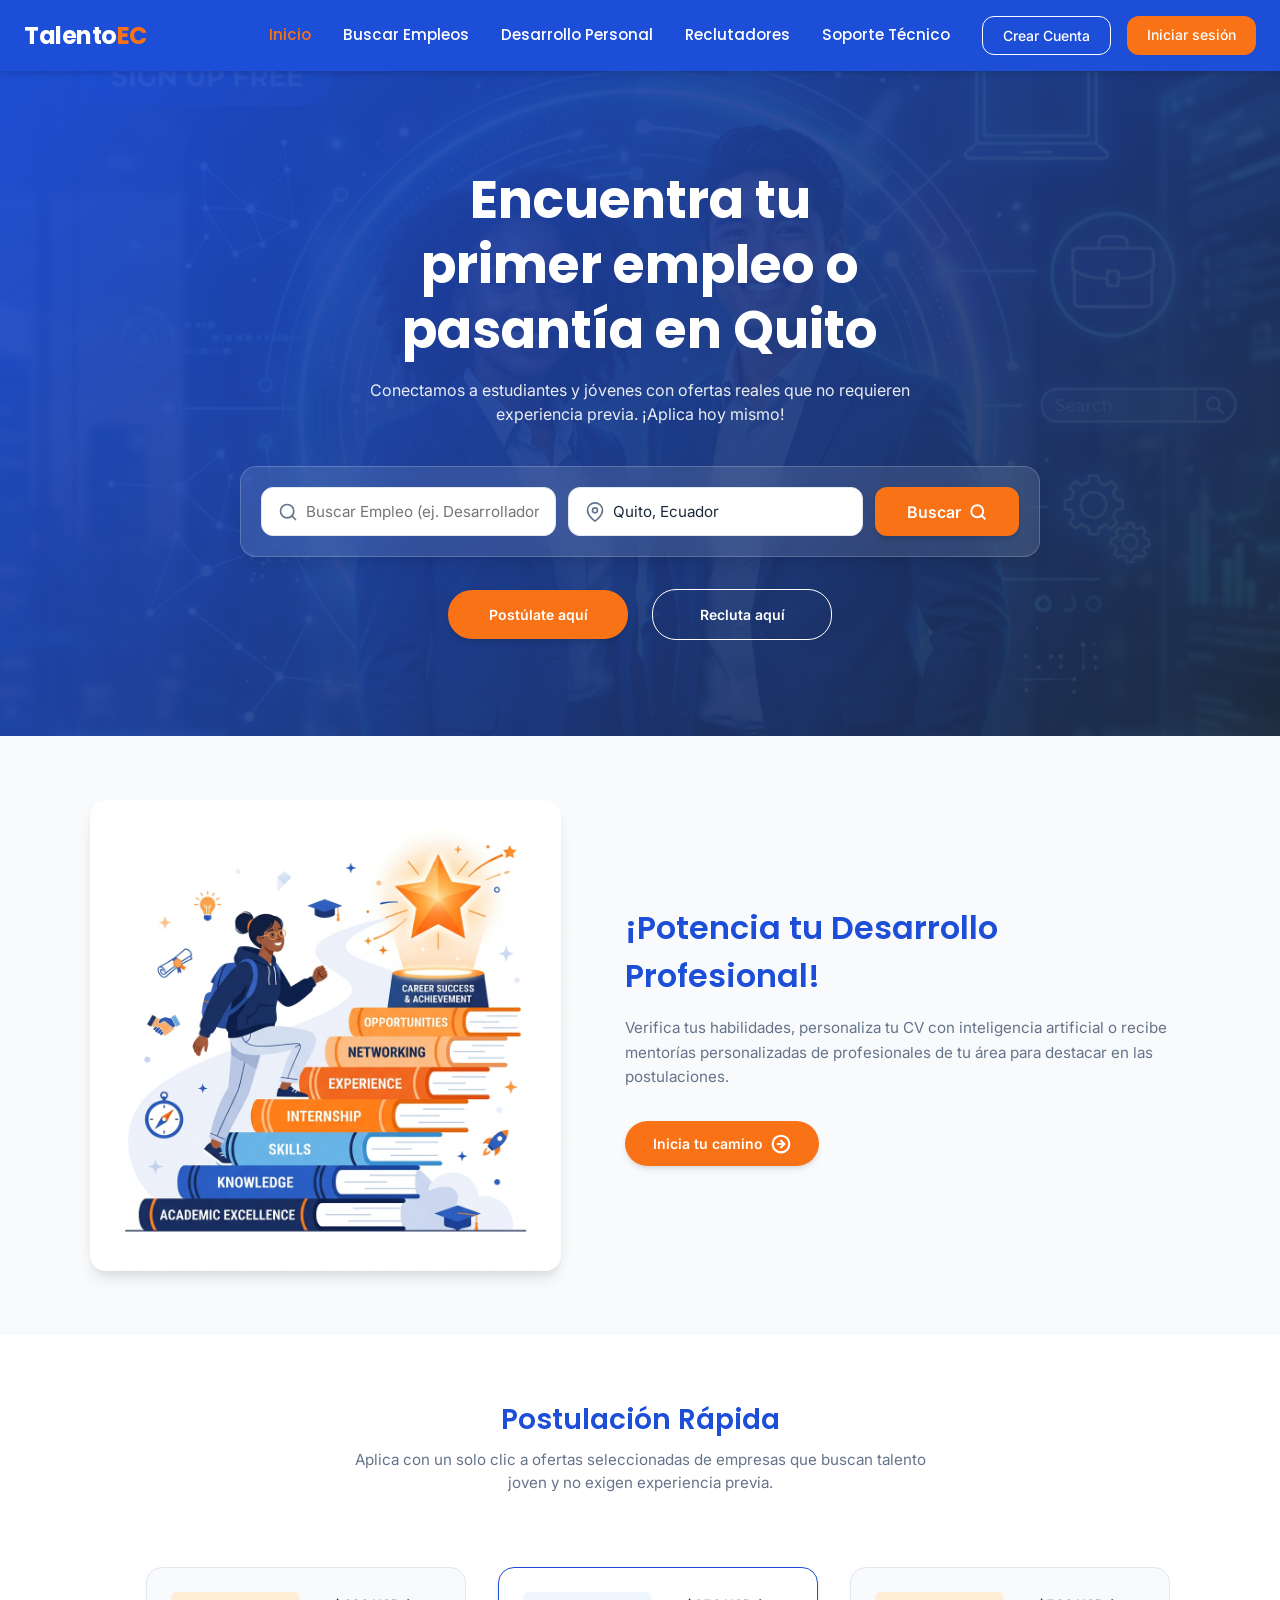
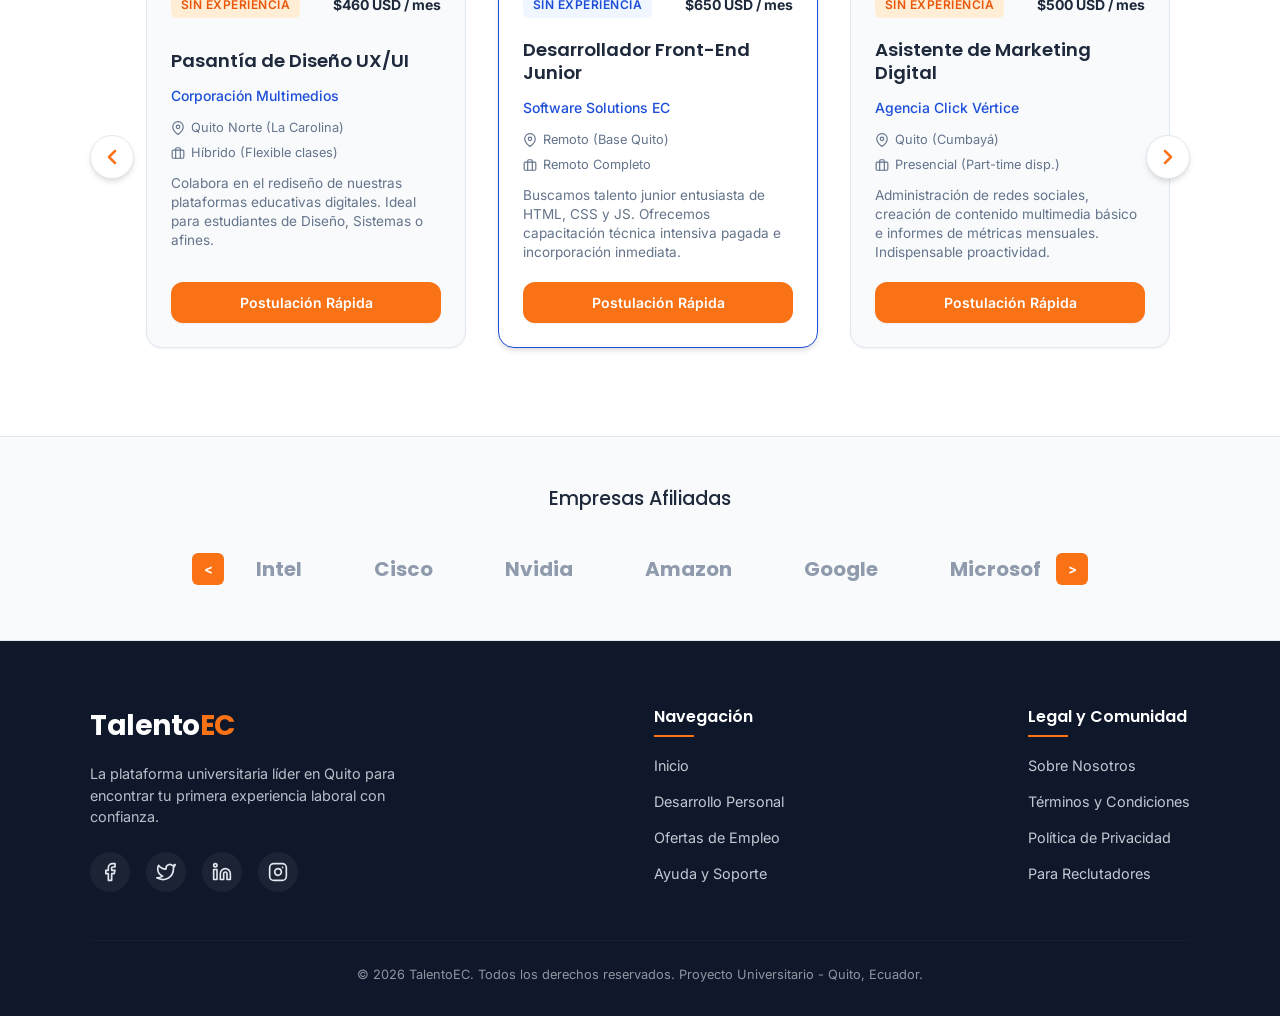
==== index.html @ d71da22c "feat: Plataforma TalentoEC UI - Home, Postulacion, Desarrollo Personal y Portal Reclutadores" ====
<!DOCTYPE html>
<html lang="es">
<head>
  <meta charset="UTF-8">
  <meta name="viewport" content="width=device-width, initial-scale=1.0">
  <title>TalentoEC - Tu Primer Empleo y Pasantías en Quito Sin Experiencia</title>
  <meta name="description" content="Encuentra pasantías y ofertas de empleo en Quito sin experiencia previa. Postulación Rápida en un clic para estudiantes y jóvenes profesionales de 18 a 30 años.">
  
  <!-- Google Fonts: Poppins (Títulos) & Inter (Cuerpo) -->
  <link rel="preconnect" href="https://fonts.googleapis.com">
  <link rel="preconnect" href="https://fonts.gstatic.com" crossorigin>
  <link href="https://fonts.googleapis.com/css2?family=Inter:wght@400;500;600;700&family=Poppins:wght@500;600;700&display=swap" rel="stylesheet">
  
  <!-- Estilos personalizados -->
  <link rel="stylesheet" href="style.css">
</head>
<body>

  <!-- HEADER & NAVIGATION -->
  <header class="main-header">
    <div class="header-container">
      <div class="logo">
        <a href="#" id="logo-link">Talento<span>EC</span></a>
      </div>
      
      <!-- Botón Menú Hamburguesa para Móviles -->
      <button class="menu-toggle" id="menu-toggle" aria-label="Abrir menú de navegación">
        <svg xmlns="http://www.w3.org/2000/svg" viewBox="0 0 24 24" fill="none" stroke="currentColor" stroke-width="2" stroke-linecap="round" stroke-linejoin="round" class="feather feather-menu">
          <line x1="3" y1="12" x2="21" y2="12"></line>
          <line x1="3" y1="6" x2="21" y2="6"></line>
          <line x1="3" y1="18" x2="21" y2="18"></line>
        </svg>
      </button>

      <!-- Enlaces de navegación desktop (colapsables en móvil) -->
      <nav class="nav-menu" id="nav-menu">
        <ul class="nav-list">
          <li><a href="index.html" class="nav-link active">Inicio</a></li>
          <li><a href="postulacion.html" class="nav-link">Buscar Empleos</a></li>
          <li><a href="desarrollo.html" class="nav-link">Desarrollo Personal</a></li>
          <li><a href="reclutadores.html" class="nav-link">Reclutadores</a></li>
          <li><a href="#soporte" class="nav-link">Soporte Técnico</a></li>
        </ul>
        <div class="nav-auth">
          <a href="#" class="btn-secondary-nav">Crear Cuenta</a>
          <a href="#" class="btn-primary-nav">Iniciar sesión</a>
        </div>
      </nav>
    </div>
  </header>

  <!-- HERO SECTION -->
  <section class="hero-section">
    <div class="hero-bg" style="background-image: url('assets/header_hero_students.png');">
      <div class="hero-overlay"></div>
    </div>
    
    <div class="hero-content">
      <h1 class="hero-title">Encuentra tu primer empleo o pasantía en Quito</h1>
      <p class="hero-subtitle">Conectamos a estudiantes y jóvenes con ofertas reales que no requieren experiencia previa. ¡Aplica hoy mismo!</p>
      
      <!-- BARRA DE BÚSQUEDA AUTO LAYOUT -->
      <div class="search-container">
        <form class="search-form" id="search-form" onsubmit="event.preventDefault();">
          <div class="search-input-group">
            <span class="input-icon">
              <svg xmlns="http://www.w3.org/2000/svg" width="20" height="20" viewBox="0 0 24 24" fill="none" stroke="currentColor" stroke-width="2" stroke-linecap="round" stroke-linejoin="round">
                <circle cx="11" cy="11" r="8"></circle>
                <line x1="21" y1="21" x2="16.65" y2="16.65"></line>
              </svg>
            </span>
            <input type="text" placeholder="Buscar Empleo (ej. Desarrollador, Diseño, Ventas)" aria-label="Buscar Empleo" id="search-job">
          </div>
          
          <div class="search-input-group">
            <span class="input-icon">
              <svg xmlns="http://www.w3.org/2000/svg" width="20" height="20" viewBox="0 0 24 24" fill="none" stroke="currentColor" stroke-width="2" stroke-linecap="round" stroke-linejoin="round">
                <path d="M21 10c0 7-9 13-9 13s-9-6-9-13a9 9 0 0 1 18 0z"></path>
                <circle cx="12" cy="10" r="3"></circle>
              </svg>
            </span>
            <input type="text" value="Quito, Ecuador" placeholder="Ciudad o país" aria-label="Ciudad o país" id="search-location">
          </div>
          
          <button type="submit" class="btn-search" aria-label="Buscar">
            <span>Buscar</span>
            <svg xmlns="http://www.w3.org/2000/svg" width="18" height="18" viewBox="0 0 24 24" fill="none" stroke="currentColor" stroke-width="2.5" stroke-linecap="round" stroke-linejoin="round">
              <circle cx="11" cy="11" r="8"></circle>
              <line x1="21" y1="21" x2="16.65" y2="16.65"></line>
            </svg>
          </button>
        </form>
      </div>

      <div class="hero-actions">
        <a href="postulacion.html" class="btn-hero-primary">Postúlate aquí</a>
        <a href="reclutadores.html" class="btn-hero-secondary">Recluta aquí</a>
      </div>
    </div>
  </section>

  <!-- SECCIÓN DESARROLLO (PROMO) -->
  <section class="promo-section" id="desarrollo">
    <div class="promo-container">
      <div class="promo-image-container">
        <img src="assets/career_growth_stairs.png" alt="Crecimiento Profesional" class="promo-image" loading="lazy">
      </div>
      
      <div class="promo-text-container">
        <h2 class="promo-title">¡Potencia tu Desarrollo Profesional!</h2>
        <p class="promo-description">Verifica tus habilidades, personaliza tu CV con inteligencia artificial o recibe mentorías personalizadas de profesionales de tu área para destacar en las postulaciones.</p>
        <a href="desarrollo.html" class="btn-promo-cta">
          <span>Inicia tu camino</span>
          <svg xmlns="http://www.w3.org/2000/svg" width="20" height="20" viewBox="0 0 24 24" fill="none" stroke="currentColor" stroke-width="2.5" stroke-linecap="round" stroke-linejoin="round">
            <circle cx="12" cy="12" r="10"></circle>
            <polyline points="12 8 16 12 12 16"></polyline>
            <line x1="8" y1="12" x2="16" y2="12"></line>
          </svg>
        </a>
      </div>
    </div>
  </section>

  <!-- SECCIÓN CARRUSEL DE EMPLEOS (OFERTAS) -->
  <section class="jobs-section" id="ofertas">
    <div class="section-header">
      <h2 class="section-title">Postulación Rápida</h2>
      <p class="section-subtitle">Aplica con un solo clic a ofertas seleccionadas de empresas que buscan talento joven y no exigen experiencia previa.</p>
    </div>

    <!-- CARROUSEL INTERACTIVO -->
    <div class="carousel-outer-wrapper">
      <button class="carousel-control prev" id="carousel-prev" aria-label="Ver oferta anterior">
        <svg xmlns="http://www.w3.org/2000/svg" viewBox="0 0 24 24" fill="none" stroke="currentColor" stroke-width="2.5" stroke-linecap="round" stroke-linejoin="round">
          <polyline points="15 18 9 12 15 6"></polyline>
        </svg>
      </button>
      
      <div class="carousel-container" id="carousel-container">
        <!-- Tarjeta 1 (UX/UI Pasantía) -->
        <div class="job-card" data-job-id="1">
          <div class="job-card-header">
            <span class="badge-no-experience">Sin Experiencia</span>
            <span class="job-salary">$460 USD / mes</span>
          </div>
          <div class="job-card-body">
            <h3 class="job-title">Pasantía de Diseño UX/UI</h3>
            <p class="job-company">Corporación Multimedios</p>
            <div class="job-meta">
              <span class="meta-item">
                <svg xmlns="http://www.w3.org/2000/svg" width="14" height="14" viewBox="0 0 24 24" fill="none" stroke="currentColor" stroke-width="2" stroke-linecap="round" stroke-linejoin="round"><path d="M21 10c0 7-9 13-9 13s-9-6-9-13a9 9 0 0 1 18 0z"></path><circle cx="12" cy="10" r="3"></circle></svg>
                Quito Norte (La Carolina)
              </span>
              <span class="meta-item">
                <svg xmlns="http://www.w3.org/2000/svg" width="14" height="14" viewBox="0 0 24 24" fill="none" stroke="currentColor" stroke-width="2" stroke-linecap="round" stroke-linejoin="round"><rect x="2" y="7" width="20" height="14" rx="2" ry="2"></rect><path d="M16 21V5a2 2 0 0 0-2-2h-4a2 2 0 0 0-2 2v16"></path></svg>
                Híbrido (Flexible clases)
              </span>
            </div>
            <p class="job-description">Colabora en el rediseño de nuestras plataformas educativas digitales. Ideal para estudiantes de Diseño, Sistemas o afines.</p>
          </div>
          <div class="job-card-footer">
            <button class="btn-quick-apply" onclick="openApplyModal(1, 'Pasantía de Diseño UX/UI', 'Corporación Multimedios')">Postulación Rápida</button>
          </div>
        </div>

        <!-- Tarjeta 2 (Web Dev Jr) - Destacada -->
        <div class="job-card featured" data-job-id="2">
          <div class="job-card-header">
            <span class="badge-no-experience highlight">Sin Experiencia</span>
            <span class="job-salary">$650 USD / mes</span>
          </div>
          <div class="job-card-body">
            <h3 class="job-title">Desarrollador Front-End Junior</h3>
            <p class="job-company">Software Solutions EC</p>
            <div class="job-meta">
              <span class="meta-item">
                <svg xmlns="http://www.w3.org/2000/svg" width="14" height="14" viewBox="0 0 24 24" fill="none" stroke="currentColor" stroke-width="2" stroke-linecap="round" stroke-linejoin="round"><path d="M21 10c0 7-9 13-9 13s-9-6-9-13a9 9 0 0 1 18 0z"></path><circle cx="12" cy="10" r="3"></circle></svg>
                Remoto (Base Quito)
              </span>
              <span class="meta-item">
                <svg xmlns="http://www.w3.org/2000/svg" width="14" height="14" viewBox="0 0 24 24" fill="none" stroke="currentColor" stroke-width="2" stroke-linecap="round" stroke-linejoin="round"><rect x="2" y="7" width="20" height="14" rx="2" ry="2"></rect><path d="M16 21V5a2 2 0 0 0-2-2h-4a2 2 0 0 0-2 2v16"></path></svg>
                Remoto Completo
              </span>
            </div>
            <p class="job-description">Buscamos talento junior entusiasta de HTML, CSS y JS. Ofrecemos capacitación técnica intensiva pagada e incorporación inmediata.</p>
          </div>
          <div class="job-card-footer">
            <button class="btn-quick-apply" onclick="openApplyModal(2, 'Desarrollador Front-End Junior', 'Software Solutions EC')">Postulación Rápida</button>
          </div>
        </div>

        <!-- Tarjeta 3 (Asistente Marketing) -->
        <div class="job-card" data-job-id="3">
          <div class="job-card-header">
            <span class="badge-no-experience">Sin Experiencia</span>
            <span class="job-salary">$500 USD / mes</span>
          </div>
          <div class="job-card-body">
            <h3 class="job-title">Asistente de Marketing Digital</h3>
            <p class="job-company">Agencia Click Vértice</p>
            <div class="job-meta">
              <span class="meta-item">
                <svg xmlns="http://www.w3.org/2000/svg" width="14" height="14" viewBox="0 0 24 24" fill="none" stroke="currentColor" stroke-width="2" stroke-linecap="round" stroke-linejoin="round"><path d="M21 10c0 7-9 13-9 13s-9-6-9-13a9 9 0 0 1 18 0z"></path><circle cx="12" cy="10" r="3"></circle></svg>
                Quito (Cumbayá)
              </span>
              <span class="meta-item">
                <svg xmlns="http://www.w3.org/2000/svg" width="14" height="14" viewBox="0 0 24 24" fill="none" stroke="currentColor" stroke-width="2" stroke-linecap="round" stroke-linejoin="round"><rect x="2" y="7" width="20" height="14" rx="2" ry="2"></rect><path d="M16 21V5a2 2 0 0 0-2-2h-4a2 2 0 0 0-2 2v16"></path></svg>
                Presencial (Part-time disp.)
              </span>
            </div>
            <p class="job-description">Administración de redes sociales, creación de contenido multimedia básico e informes de métricas mensuales. Indispensable proactividad.</p>
          </div>
          <div class="job-card-footer">
            <button class="btn-quick-apply" onclick="openApplyModal(3, 'Asistente de Marketing Digital', 'Agencia Click Vértice')">Postulación Rápida</button>
          </div>
        </div>

        <!-- Tarjeta 4 (Soporte TI Jr) -->
        <div class="job-card" data-job-id="4">
          <div class="job-card-header">
            <span class="badge-no-experience">Sin Experiencia</span>
            <span class="job-salary">$480 USD / mes</span>
          </div>
          <div class="job-card-body">
            <h3 class="job-title">Soporte Técnico Junior</h3>
            <p class="job-company">Redes y Sistemas Cía. Ltda.</p>
            <div class="job-meta">
              <span class="meta-item">
                <svg xmlns="http://www.w3.org/2000/svg" width="14" height="14" viewBox="0 0 24 24" fill="none" stroke="currentColor" stroke-width="2" stroke-linecap="round" stroke-linejoin="round"><path d="M21 10c0 7-9 13-9 13s-9-6-9-13a9 9 0 0 1 18 0z"></path><circle cx="12" cy="10" r="3"></circle></svg>
                Quito Centro Histórico
              </span>
              <span class="meta-item">
                <svg xmlns="http://www.w3.org/2000/svg" width="14" height="14" viewBox="0 0 24 24" fill="none" stroke="currentColor" stroke-width="2" stroke-linecap="round" stroke-linejoin="round"><rect x="2" y="7" width="20" height="14" rx="2" ry="2"></rect><path d="M16 21V5a2 2 0 0 0-2-2h-4a2 2 0 0 0-2 2v16"></path></svg>
                Presencial
              </span>
            </div>
            <p class="job-description">Apoyo en mantenimiento preventivo de equipos de cómputo, instalación de software y configuración de redes internas de oficinas.</p>
          </div>
          <div class="job-card-footer">
            <button class="btn-quick-apply" onclick="openApplyModal(4, 'Soporte Técnico Junior', 'Redes y Sistemas Cía. Ltda.')">Postulación Rápida</button>
          </div>
        </div>
      </div>

      <button class="carousel-control next" id="carousel-next" aria-label="Ver siguiente oferta">
        <svg xmlns="http://www.w3.org/2000/svg" viewBox="0 0 24 24" fill="none" stroke="currentColor" stroke-width="2.5" stroke-linecap="round" stroke-linejoin="round">
          <polyline points="9 18 15 12 9 6"></polyline>
        </svg>
      </button>
    </div>
  </section>

  <!-- SECCIÓN EMPRESAS AFILIADAS -->
  <section class="brands-section">
    <div class="brands-container">
      <h3 class="brands-title">Empresas Afiliadas</h3>
      <div class="brands-slider-wrapper">
        <button class="brands-control prev" id="brands-prev" aria-label="Ver marcas anteriores">&lt;</button>
        <div class="brands-track-container">
          <div class="brands-track" id="brands-track">
            <!-- Logos de empresas en formato de texto estilizado o SVG -->
            <div class="brand-item"><span>Intel</span></div>
            <div class="brand-item"><span>Cisco</span></div>
            <div class="brand-item"><span>Nvidia</span></div>
            <div class="brand-item"><span>Amazon</span></div>
            <div class="brand-item"><span>Google</span></div>
            <div class="brand-item"><span>Microsoft</span></div>
          </div>
        </div>
        <button class="brands-control next" id="brands-next" aria-label="Ver siguientes marcas">&gt;</button>
      </div>
    </div>
  </section>

  <!-- FOOTER CONSOLIDADO -->
  <footer class="main-footer" id="soporte">
    <div class="footer-grid">
      <!-- Info Marca -->
      <div class="footer-info">
        <div class="logo">
          <a href="#">Talento<span>EC</span></a>
        </div>
        <p class="footer-description">La plataforma universitaria líder en Quito para encontrar tu primera experiencia laboral con confianza.</p>
        <div class="social-icons">
          <a href="#" aria-label="Facebook">
            <svg xmlns="http://www.w3.org/2000/svg" width="20" height="20" viewBox="0 0 24 24" fill="none" stroke="currentColor" stroke-width="2" stroke-linecap="round" stroke-linejoin="round"><path d="M18 2h-3a5 5 0 0 0-5 5v3H7v4h3v8h4v-8h3l1-4h-4V7a1 1 0 0 1 1-1h3z"></path></svg>
          </a>
          <a href="#" aria-label="Twitter">
            <svg xmlns="http://www.w3.org/2000/svg" width="20" height="20" viewBox="0 0 24 24" fill="none" stroke="currentColor" stroke-width="2" stroke-linecap="round" stroke-linejoin="round"><path d="M23 3a10.9 10.9 0 0 1-3.14 1.53 4.48 4.48 0 0 0-7.86 3v1A10.66 10.66 0 0 1 3 4s-4 9 5 13a11.64 11.64 0 0 1-7 2c9 5 20 0 20-11.5a4.5 4.5 0 0 0-.08-.83A7.72 7.72 0 0 0 23 3z"></path></svg>
          </a>
          <a href="#" aria-label="LinkedIn">
            <svg xmlns="http://www.w3.org/2000/svg" width="20" height="20" viewBox="0 0 24 24" fill="none" stroke="currentColor" stroke-width="2" stroke-linecap="round" stroke-linejoin="round"><path d="M16 8a6 6 0 0 1 6 6v7h-4v-7a2 2 0 0 0-2-2 2 2 0 0 0-2 2v7h-4v-7a6 6 0 0 1 6-6z"></path><rect x="2" y="9" width="4" height="12"></rect><circle cx="4" cy="4" r="2"></circle></svg>
          </a>
          <a href="#" aria-label="Instagram">
            <svg xmlns="http://www.w3.org/2000/svg" width="20" height="20" viewBox="0 0 24 24" fill="none" stroke="currentColor" stroke-width="2" stroke-linecap="round" stroke-linejoin="round"><rect x="2" y="2" width="20" height="20" rx="5" ry="5"></rect><path d="M16 11.37A4 4 0 1 1 12.63 8 4 4 0 0 1 16 11.37z"></path><line x1="17.5" y1="6.5" x2="17.51" y2="6.5"></line></svg>
          </a>
        </div>
      </div>

      <!-- Links Rápidos -->
      <div class="footer-links">
        <h4 class="footer-heading">Navegación</h4>
        <ul>
          <li><a href="#">Inicio</a></li>
          <li><a href="#desarrollo">Desarrollo Personal</a></li>
          <li><a href="#ofertas">Ofertas de Empleo</a></li>
          <li><a href="#">Ayuda y Soporte</a></li>
        </ul>
      </div>

      <!-- Links Administrativos -->
      <div class="footer-links">
        <h4 class="footer-heading">Legal y Comunidad</h4>
        <ul>
          <li><a href="#">Sobre Nosotros</a></li>
          <li><a href="#">Términos y Condiciones</a></li>
          <li><a href="#">Política de Privacidad</a></li>
          <li><a href="#">Para Reclutadores</a></li>
        </ul>
      </div>
    </div>
    
    <div class="footer-bottom">
      <p>&copy; 2026 TalentoEC. Todos los derechos reservados. Proyecto Universitario - Quito, Ecuador.</p>
    </div>
  </footer>

  <!-- MODAL DE POSTULACIÓN RÁPIDA (SIMULADOR INTERACTIVO) -->
  <div class="modal-backdrop" id="apply-modal">
    <div class="modal-card">
      <button class="modal-close-btn" id="modal-close" aria-label="Cerrar modal">
        <svg xmlns="http://www.w3.org/2000/svg" width="24" height="24" viewBox="0 0 24 24" fill="none" stroke="currentColor" stroke-width="2" stroke-linecap="round" stroke-linejoin="round"><line x1="18" y1="6" x2="6" y2="18"></line><line x1="6" y1="6" x2="18" y2="18"></line></svg>
      </button>
      
      <div class="modal-header">
        <div class="success-icon-wrapper">
          <svg xmlns="http://www.w3.org/2000/svg" width="36" height="36" viewBox="0 0 24 24" fill="none" stroke="#F97316" stroke-width="2.5" stroke-linecap="round" stroke-linejoin="round">
            <path d="M22 11.08V12a10 10 0 1 1-5.93-9.14"></path>
            <polyline points="22 4 12 14.01 9 11.01"></polyline>
          </svg>
        </div>
        <h3 class="modal-title">¡Postulación Exitosa!</h3>
        <p class="modal-subtitle">Has aplicado a <strong id="modal-job-title">Puesto</strong> en <strong id="modal-company-name">Empresa</strong></p>
      </div>

      <div class="modal-body">
        <div class="resume-badge">
          <svg xmlns="http://www.w3.org/2000/svg" width="20" height="20" viewBox="0 0 24 24" fill="none" stroke="currentColor" stroke-width="2" stroke-linecap="round" stroke-linejoin="round"><path d="M14 2H6a2 2 0 0 0-2 2v16a2 2 0 0 0 2 2h12a2 2 0 0 0 2-2V8z"></path><polyline points="14 2 14 8 20 8"></polyline><line x1="16" y1="13" x2="8" y2="13"></line><line x1="16" y1="17" x2="8" y2="17"></line><polyline points="10 9 9 9 8 9"></polyline></svg>
          <span>Tu perfil universitario y CV han sido enviados.</span>
        </div>
        <p class="modal-note">La empresa se contactará directamente a tu correo registrado o WhatsApp si tu perfil cumple con los requerimientos de la oferta.</p>
      </div>

      <div class="modal-footer">
        <button class="btn-modal-close" id="btn-modal-confirm">Listo, seguir buscando</button>
      </div>
    </div>
  </div>

  <script src="script.js"></script>
</body>
</html>
---- style.css ----
/* ==========================================================================
   SISTEMA DE DISEÑO & TOKENS (TalentoEC)
   ========================================================================== */
:root {
  /* Paleta de Colores (Regla 60/30/10) */
  --color-primary: #1D4ED8;      /* Dominante (60%): Azul marca, headers, estructura */
  --color-primary-dark: #1e40af; /* Variante oscura de azul */
  --color-primary-light: #eff6ff;/* Variante muy clara para fondos de badge */
  --color-secondary: #F8FAFC;    /* Fondo / Secundario (30%): Blanco nieve para fondo y cards */
  --color-accent: #F97316;       /* Acento (10%): Naranja exclusivo para CTA principales y alertas */
  --color-accent-dark: #ea580c;  /* Variante oscura del naranja para hover */
  --color-accent-light: #ffedd5; /* Variante clara para badges */
  --color-neutral-dark: #1E293B; /* Texto principal / Gris Pizarra */
  --color-neutral-muted: #64748B;/* Texto secundario */
  --color-neutral-light: #E2E8F0;/* Bordes y divisores */
  --color-white: #FFFFFF;
  
  /* Tipografía */
  --font-family-title: 'Poppins', sans-serif;
  --font-family-body: 'Inter', sans-serif;
  
  /* Sombras y Efectos */
  --shadow-sm: 0 1px 2px 0 rgba(0, 0, 0, 0.05);
  --shadow-md: 0 4px 6px -1px rgba(0, 0, 0, 0.1), 0 2px 4px -1px rgba(0, 0, 0, 0.06);
  --shadow-lg: 0 10px 15px -3px rgba(0, 0, 0, 0.1), 0 4px 6px -2px rgba(0, 0, 0, 0.05);
  --shadow-xl: 0 20px 25px -5px rgba(0, 0, 0, 0.1), 0 10px 10px -5px rgba(0, 0, 0, 0.04);
  
  --transition-fast: 0.2s cubic-bezier(0.4, 0, 0.2, 1);
  --transition-normal: 0.3s cubic-bezier(0.4, 0, 0.2, 1);
  
  --border-radius-sm: 6px;
  --border-radius-md: 12px;
  --border-radius-lg: 16px;
  --border-radius-xl: 24px;
}

/* ==========================================================================
   RESET & ESTILOS BASE
   ========================================================================== */
*, *::before, *::after {
  box-sizing: border-box;
  margin: 0;
  padding: 0;
}

html {
  font-size: 16px;
  scroll-behavior: smooth;
}

body {
  font-family: var(--font-family-body);
  font-size: 1rem;
  line-height: 1.5;
  color: var(--color-neutral-dark);
  background-color: var(--color-white);
  overflow-x: hidden;
  -webkit-font-smoothing: antialiased;
}

a {
  color: inherit;
  text-decoration: none;
  transition: color var(--transition-fast);
}

img, svg {
  max-width: 100%;
  height: auto;
  display: block;
}

button {
  font-family: inherit;
  border: none;
  background: none;
  cursor: pointer;
  outline: none;
  transition: all var(--transition-fast);
}

/* ==========================================================================
   ESTILOS COMPONENTES: HEADER & MENÚ MÓVIL (FLEXBOX)
   ========================================================================== */
.main-header {
  background-color: var(--color-primary);
  color: var(--color-white);
  padding: 1rem 1.5rem;
  position: sticky;
  top: 0;
  z-index: 100;
  box-shadow: var(--shadow-md);
}

.header-container {
  display: flex;
  justify-content: space-between;
  align-items: center;
  max-width: 1240px;
  margin: 0 auto;
  position: relative;
}

.logo a {
  font-family: var(--font-family-title);
  font-size: 1.5rem;
  font-weight: 700;
  letter-spacing: -0.5px;
  color: var(--color-white);
}

.logo a span {
  color: var(--color-accent);
}

/* Hamburger button */
.menu-toggle {
  color: var(--color-white);
  width: 44px;
  height: 44px;
  display: flex;
  align-items: center;
  justify-content: center;
  border-radius: var(--border-radius-sm);
  z-index: 102;
}

.menu-toggle:hover {
  background-color: rgba(255, 255, 255, 0.1);
}

.menu-toggle svg {
  width: 24px;
  height: 24px;
}

/* Navigation Drawer (Mobile-First Flexbox) */
.nav-menu {
  position: fixed;
  top: 0;
  right: -100%;
  width: 280px;
  height: 100vh;
  background-color: var(--color-primary-dark);
  box-shadow: var(--shadow-xl);
  display: flex;
  flex-direction: column;
  padding: 5rem 2rem 2rem 2rem;
  z-index: 101;
  transition: right var(--transition-normal);
}

.nav-menu.active {
  right: 0;
}

.nav-list {
  list-style: none;
  display: flex;
  flex-direction: column;
  gap: 1.5rem;
  margin-bottom: auto;
}

.nav-link {
  font-family: var(--font-family-title);
  font-size: 1.1rem;
  font-weight: 500;
  display: block;
  padding: 0.5rem 0;
  border-bottom: 1px solid rgba(255, 255, 255, 0.1);
}

.nav-link:hover, .nav-link.active {
  color: var(--color-accent);
}

.nav-auth {
  display: flex;
  flex-direction: column;
  gap: 1rem;
  margin-top: 2rem;
}

.btn-secondary-nav {
  display: inline-block;
  text-align: center;
  padding: 0.75rem 1.5rem;
  border: 1.5px solid var(--color-white);
  border-radius: var(--border-radius-md);
  font-weight: 500;
  font-size: 0.875rem;
}

.btn-secondary-nav:hover {
  background-color: var(--color-white);
  color: var(--color-primary);
}

.btn-primary-nav {
  display: inline-block;
  text-align: center;
  padding: 0.75rem 1.5rem;
  background-color: var(--color-accent);
  color: var(--color-white);
  border-radius: var(--border-radius-md);
  font-weight: 500;
  font-size: 0.875rem;
  box-shadow: var(--shadow-sm);
}

.btn-primary-nav:hover {
  background-color: var(--color-accent-dark);
  transform: translateY(-1px);
}

/* ==========================================================================
   ESTILOS COMPONENTES: HERO (Home)
   ========================================================================== */
.hero-section {
  position: relative;
  color: var(--color-white);
  padding: 4rem 1rem;
  text-align: center;
  min-height: 520px;
  display: flex;
  align-items: center;
  justify-content: center;
}

.hero-bg {
  position: absolute;
  top: 0;
  left: 0;
  width: 100%;
  height: 100%;
  background-size: cover;
  background-position: center;
  z-index: 1;
}

.hero-overlay {
  position: absolute;
  top: 0;
  left: 0;
  width: 100%;
  height: 100%;
  background: linear-gradient(135deg, rgba(29, 78, 216, 0.95) 0%, rgba(30, 41, 59, 0.9) 100%);
  z-index: 2;
}

.hero-content {
  position: relative;
  z-index: 3;
  max-width: 800px;
  margin: 0 auto;
}

.hero-title {
  font-family: var(--font-family-title);
  font-size: 1.8rem;
  font-weight: 700;
  line-height: 1.25;
  margin-bottom: 1rem;
  text-wrap: balance;
}

.hero-subtitle {
  font-size: 1rem;
  opacity: 0.9;
  margin-bottom: 2.5rem;
  max-width: 600px;
  margin-left: auto;
  margin-right: auto;
}

.search-container {
  background: rgba(255, 255, 255, 0.1);
  backdrop-filter: blur(16px);
  -webkit-backdrop-filter: blur(16px);
  border: 1px solid rgba(255, 255, 255, 0.2);
  border-radius: var(--border-radius-lg);
  padding: 1.25rem;
  margin-bottom: 2rem;
  box-shadow: var(--shadow-lg);
}

.search-form {
  display: flex;
  flex-direction: column;
  gap: 1rem;
}

.search-input-group {
  position: relative;
  display: flex;
  align-items: center;
  background-color: var(--color-white);
  border-radius: var(--border-radius-md);
  border: 1.5px solid var(--color-neutral-light);
  transition: border-color var(--transition-fast);
}

.search-input-group:focus-within {
  border-color: var(--color-accent);
}

.input-icon {
  position: absolute;
  left: 1rem;
  color: var(--color-neutral-muted);
  display: flex;
  align-items: center;
}

.search-input-group input {
  width: 100%;
  padding: 0.875rem 1rem 0.875rem 2.75rem;
  border: none;
  background: transparent;
  outline: none;
  font-family: var(--font-family-body);
  font-size: 0.95rem;
  color: var(--color-neutral-dark);
}

.btn-search {
  background-color: var(--color-accent);
  color: var(--color-white);
  padding: 0.875rem 1.5rem;
  border-radius: var(--border-radius-md);
  font-weight: 600;
  font-size: 1rem;
  display: flex;
  align-items: center;
  justify-content: center;
  gap: 0.5rem;
  box-shadow: var(--shadow-md);
}

.hero-actions {
  display: flex;
  flex-direction: column;
  gap: 0.75rem;
  align-items: center;
}

.btn-hero-primary {
  width: 100%;
  max-width: 320px;
  display: inline-block;
  padding: 0.875rem 2rem;
  background-color: var(--color-accent);
  color: var(--color-white);
  font-family: var(--font-family-body);
  font-weight: 600;
  font-size: 0.875rem;
  border-radius: var(--border-radius-xl);
  box-shadow: var(--shadow-md);
  transition: all var(--transition-fast);
  text-align: center;
}

.btn-hero-primary:hover {
  background-color: var(--color-accent-dark);
  transform: translateY(-2px);
  box-shadow: var(--shadow-lg);
}

.btn-hero-secondary {
  width: 100%;
  max-width: 320px;
  display: inline-block;
  padding: 0.875rem 2rem;
  background-color: transparent;
  color: var(--color-white);
  border: 1.5px solid var(--color-white);
  font-family: var(--font-family-body);
  font-weight: 600;
  font-size: 0.875rem;
  border-radius: var(--border-radius-xl);
  transition: all var(--transition-fast);
  text-align: center;
}

.btn-hero-secondary:hover {
  background-color: rgba(255, 255, 255, 0.1);
  transform: translateY(-2px);
}

/* ==========================================================================
   ESTILOS COMPONENTES: PROMO SECTION (Home)
   ========================================================================== */
.promo-section {
  padding: 4rem 1.5rem;
  background-color: var(--color-secondary);
}

.promo-container {
  max-width: 1100px;
  margin: 0 auto;
  display: flex;
  flex-direction: column;
  gap: 2.5rem;
  align-items: center;
}

.promo-image-container {
  width: 100%;
  max-width: 400px;
}

.promo-image {
  border-radius: var(--border-radius-lg);
  box-shadow: var(--shadow-lg);
}

.promo-text-container {
  text-align: center;
}

.promo-title {
  font-family: var(--font-family-title);
  font-size: 1.5rem;
  font-weight: 600;
  color: var(--color-primary);
  margin-bottom: 1rem;
}

.promo-description {
  font-size: 0.95rem;
  color: var(--color-neutral-muted);
  margin-bottom: 2rem;
  line-height: 1.6;
}

.btn-promo-cta {
  display: inline-flex;
  align-items: center;
  gap: 0.5rem;
  padding: 0.75rem 1.75rem;
  background-color: var(--color-accent);
  color: var(--color-white);
  font-family: var(--font-family-body);
  font-weight: 600;
  font-size: 0.875rem;
  border-radius: var(--border-radius-xl);
  box-shadow: var(--shadow-md);
  transition: all var(--transition-fast);
}

.btn-promo-cta:hover {
  background-color: var(--color-accent-dark);
  transform: translateY(-2px);
  box-shadow: var(--shadow-lg);
}

/* ==========================================================================
   ESTILOS COMPONENTES: JOBS SECTION (Home Carousel)
   ========================================================================== */
.jobs-section {
  padding: 4rem 1rem;
  background-color: var(--color-white);
  position: relative;
  overflow: hidden;
}

.section-header {
  text-align: center;
  max-width: 600px;
  margin: 0 auto 3rem auto;
}

.section-title {
  font-family: var(--font-family-title);
  font-size: 1.75rem;
  font-weight: 600;
  color: var(--color-primary);
  margin-bottom: 0.5rem;
}

.section-subtitle {
  font-size: 0.95rem;
  color: var(--color-neutral-muted);
}

.carousel-outer-wrapper {
  display: flex;
  align-items: center;
  max-width: 1100px;
  margin: 0 auto;
  position: relative;
  padding: 0 1rem;
}

.carousel-container {
  display: flex;
  gap: 1.5rem;
  overflow-x: auto;
  scroll-snap-type: x mandatory;
  padding: 1.5rem 0.5rem;
  width: 100%;
  scrollbar-width: none;
}

.carousel-container::-webkit-scrollbar {
  display: none;
}

.job-card {
  flex: 0 0 280px;
  scroll-snap-align: center;
  background-color: var(--color-secondary);
  border: 1.5px solid var(--color-neutral-light);
  border-radius: var(--border-radius-lg);
  padding: 1.5rem;
  display: flex;
  flex-direction: column;
  justify-content: space-between;
  gap: 1.25rem;
  box-shadow: var(--shadow-sm);
  transition: all var(--transition-normal);
}

.job-card:hover {
  transform: translateY(-6px);
  border-color: var(--color-primary);
  box-shadow: var(--shadow-lg);
}

.job-card.featured {
  border-color: var(--color-primary);
  background-color: var(--color-white);
  box-shadow: var(--shadow-md);
  position: relative;
}

.job-card-header {
  display: flex;
  justify-content: space-between;
  align-items: center;
}

.badge-no-experience {
  background-color: var(--color-accent-light);
  color: var(--color-accent-dark);
  font-size: 0.75rem;
  font-weight: 600;
  padding: 0.25rem 0.6rem;
  border-radius: var(--border-radius-sm);
  text-transform: uppercase;
  letter-spacing: 0.5px;
}

.badge-no-experience.highlight {
  background-color: var(--color-primary-light);
  color: var(--color-primary);
}

.job-salary {
  font-size: 0.875rem;
  font-weight: 700;
  color: var(--color-neutral-dark);
}

.job-card-body {
  display: flex;
  flex-direction: column;
  gap: 0.75rem;
}

.job-title {
  font-family: var(--font-family-title);
  font-size: 1.15rem;
  font-weight: 600;
  color: var(--color-neutral-dark);
  line-height: 1.3;
}

.job-company {
  font-size: 0.875rem;
  font-weight: 500;
  color: var(--color-primary);
}

.job-meta {
  display: flex;
  flex-direction: column;
  gap: 0.35rem;
  font-size: 0.8rem;
  color: var(--color-neutral-muted);
}

.meta-item {
  display: flex;
  align-items: center;
  gap: 0.35rem;
}

.job-description {
  font-size: 0.85rem;
  color: var(--color-neutral-muted);
  line-height: 1.4;
}

.btn-quick-apply {
  width: 100%;
  background-color: var(--color-accent);
  color: var(--color-white);
  padding: 0.75rem;
  border-radius: var(--border-radius-md);
  font-family: var(--font-family-body);
  font-weight: 600;
  font-size: 0.875rem;
  box-shadow: var(--shadow-sm);
  text-align: center;
}

.btn-quick-apply:hover {
  background-color: var(--color-accent-dark);
}

.carousel-control {
  position: absolute;
  top: 50%;
  transform: translateY(-50%);
  width: 44px;
  height: 44px;
  border-radius: 50%;
  background-color: var(--color-white);
  color: var(--color-accent);
  box-shadow: var(--shadow-md);
  display: none;
  align-items: center;
  justify-content: center;
  z-index: 10;
  border: 1px solid var(--color-neutral-light);
}

.carousel-control:hover {
  background-color: var(--color-accent);
  color: var(--color-white);
  border-color: var(--color-accent);
}

.carousel-control svg {
  width: 24px;
  height: 24px;
}

.carousel-control.prev {
  left: 0;
}

.carousel-control.next {
  right: 0;
}

/* ==========================================================================
   ESTILOS: PÁGINA POSTULACIÓN (Master-Detail & Filtros)
   ========================================================================== */
.postulacion-main {
  background-color: var(--color-secondary);
  min-height: calc(100vh - 80px);
  padding-bottom: 4rem;
}

.search-filters-section {
  background-color: var(--color-white);
  border-bottom: 1px solid var(--color-neutral-light);
  padding: 1.5rem 1rem;
  box-shadow: var(--shadow-sm);
}

.search-filters-container {
  max-width: 1240px;
  margin: 0 auto;
  display: flex;
  flex-direction: column;
  gap: 1.25rem;
}

.search-bar-wrapper {
  display: flex;
  flex-direction: column;
  gap: 0.75rem;
}

.search-input-field, .location-input-field {
  position: relative;
  display: flex;
  align-items: center;
  background-color: var(--color-secondary);
  border: 1.5px solid var(--color-neutral-light);
  border-radius: var(--border-radius-md);
  transition: border-color var(--transition-fast);
}

.search-input-field:focus-within, .location-input-field:focus-within {
  border-color: var(--color-primary);
  background-color: var(--color-white);
}

.field-icon {
  position: absolute;
  left: 1rem;
  color: var(--color-neutral-muted);
  display: flex;
  align-items: center;
}

.search-input-field input, .location-input-field input {
  width: 100%;
  padding: 0.75rem 1rem 0.75rem 2.6rem;
  border: none;
  background: transparent;
  outline: none;
  font-family: var(--font-family-body);
  font-size: 0.9rem;
  color: var(--color-neutral-dark);
}

.btn-search-trigger {
  background-color: var(--color-primary);
  color: var(--color-white);
  padding: 0.75rem 1.5rem;
  border-radius: var(--border-radius-md);
  font-weight: 600;
  font-size: 0.9rem;
  display: flex;
  align-items: center;
  justify-content: center;
  gap: 0.5rem;
}

.btn-search-trigger:hover {
  background-color: var(--color-primary-dark);
}

.filter-pills-wrapper {
  overflow-x: auto;
  padding-bottom: 0.25rem;
  scrollbar-width: none;
}

.filter-pills-wrapper::-webkit-scrollbar {
  display: none;
}

.filter-pills-track {
  display: flex;
  gap: 0.5rem;
  width: max-content;
}

.filter-pill {
  display: inline-flex;
  align-items: center;
  gap: 0.35rem;
  padding: 0.5rem 1rem;
  background-color: var(--color-secondary);
  color: var(--color-neutral-dark);
  border: 1px solid var(--color-neutral-light);
  border-radius: var(--border-radius-xl);
  font-size: 0.85rem;
  font-weight: 500;
  white-space: nowrap;
  transition: all var(--transition-fast);
}

.filter-pill:hover {
  border-color: var(--color-primary);
  background-color: var(--color-white);
}

.filter-pill.active {
  background-color: var(--color-primary);
  color: var(--color-white);
  border-color: var(--color-primary);
}

.filter-pill.highlight {
  background-color: var(--color-accent-light);
  color: var(--color-accent-dark);
  border-color: rgba(249, 115, 22, 0.3);
}

.filter-pill.highlight.active {
  background-color: var(--color-accent);
  color: var(--color-white);
}

.postulacion-layout-container {
  max-width: 1240px;
  margin: 1.5rem auto 0 auto;
  padding: 0 1rem;
  display: flex;
  flex-direction: column;
  gap: 1.5rem;
}

.jobs-list-column {
  display: flex;
  flex-direction: column;
  gap: 1rem;
}

.jobs-list-header {
  display: flex;
  justify-content: space-between;
  align-items: center;
  padding: 0 0.25rem;
}

.jobs-count-text {
  font-family: var(--font-family-title);
  font-size: 1.15rem;
  font-weight: 600;
  color: var(--color-neutral-dark);
}

.location-tag {
  color: var(--color-primary);
}

.jobs-badge-count {
  background-color: var(--color-primary-light);
  color: var(--color-primary);
  font-size: 0.8rem;
  font-weight: 600;
  padding: 0.25rem 0.6rem;
  border-radius: var(--border-radius-sm);
}

.jobs-cards-stack {
  display: flex;
  flex-direction: column;
  gap: 1rem;
}

.search-job-card {
  background-color: var(--color-white);
  border: 1.5px solid var(--color-neutral-light);
  border-radius: var(--border-radius-lg);
  padding: 1.25rem;
  display: flex;
  flex-direction: column;
  gap: 0.75rem;
  cursor: pointer;
  box-shadow: var(--shadow-sm);
  transition: all var(--transition-fast);
}

.search-job-card:hover {
  border-color: var(--color-primary);
  box-shadow: var(--shadow-md);
  transform: translateY(-2px);
}

.search-job-card.active {
  border-color: var(--color-primary);
  background-color: #f0f7ff;
  box-shadow: 0 0 0 2px rgba(29, 78, 216, 0.15);
}

.card-top-row {
  display: flex;
  justify-content: space-between;
  align-items: center;
}

.card-badge.no-exp {
  background-color: var(--color-accent-light);
  color: var(--color-accent-dark);
  font-size: 0.75rem;
  font-weight: 600;
  padding: 0.2rem 0.5rem;
  border-radius: var(--border-radius-sm);
  text-transform: uppercase;
}

.card-salary {
  font-size: 0.875rem;
  font-weight: 700;
  color: var(--color-neutral-dark);
}

.card-job-title {
  font-family: var(--font-family-title);
  font-size: 1.1rem;
  font-weight: 600;
  color: var(--color-neutral-dark);
}

.card-company-name {
  font-size: 0.85rem;
  font-weight: 500;
  color: var(--color-primary);
}

.card-meta-row {
  display: flex;
  flex-wrap: wrap;
  align-items: center;
  gap: 0.75rem;
  font-size: 0.78rem;
  color: var(--color-neutral-muted);
}

.meta-tag {
  display: flex;
  align-items: center;
  gap: 0.25rem;
}

.meta-tag.date {
  margin-left: auto;
  font-style: italic;
}

.card-snippet {
  font-size: 0.82rem;
  color: var(--color-neutral-muted);
  line-height: 1.4;
  display: -webkit-box;
  -webkit-line-clamp: 2;
  -webkit-box-orient: vertical;
  overflow: hidden;
}

.card-footer-action {
  padding-top: 0.5rem;
  border-top: 1px solid rgba(0,0,0,0.04);
}

.btn-card-apply {
  background-color: var(--color-accent);
  color: var(--color-white);
  padding: 0.5rem 1rem;
  border-radius: var(--border-radius-md);
  font-size: 0.8rem;
  font-weight: 600;
  width: 100%;
}

.btn-card-apply:hover {
  background-color: var(--color-accent-dark);
}

.job-detail-column {
  display: none;
}

.job-detail-column.mobile-active {
  display: block;
  position: fixed;
  top: 0;
  left: 0;
  width: 100vw;
  height: 100vh;
  background-color: var(--color-white);
  z-index: 200;
  overflow-y: auto;
  padding: 1rem;
}

.btn-back-to-list {
  display: inline-flex;
  align-items: center;
  gap: 0.4rem;
  color: var(--color-primary);
  font-weight: 600;
  font-size: 0.9rem;
  margin-bottom: 1rem;
  padding: 0.5rem 0;
}

.job-detail-card {
  background-color: var(--color-white);
  border: 1.5px solid var(--color-neutral-light);
  border-radius: var(--border-radius-lg);
  padding: 1.75rem;
  box-shadow: var(--shadow-md);
  display: flex;
  flex-direction: column;
  gap: 1.5rem;
}

.detail-header {
  display: flex;
  flex-direction: column;
  gap: 0.5rem;
  padding-bottom: 1.25rem;
  border-bottom: 1px solid var(--color-neutral-light);
}

.detail-badge-row {
  display: flex;
  justify-content: space-between;
  align-items: center;
}

.detail-badge {
  background-color: var(--color-accent-light);
  color: var(--color-accent-dark);
  font-size: 0.8rem;
  font-weight: 600;
  padding: 0.25rem 0.6rem;
  border-radius: var(--border-radius-sm);
  text-transform: uppercase;
}

.detail-salary-tag {
  font-size: 1rem;
  font-weight: 700;
  color: var(--color-neutral-dark);
}

.detail-job-title {
  font-family: var(--font-family-title);
  font-size: 1.5rem;
  font-weight: 700;
  color: var(--color-neutral-dark);
  line-height: 1.25;
}

.detail-company-text {
  font-size: 0.95rem;
  color: var(--color-primary);
  font-weight: 500;
}

.detail-tags-row {
  display: flex;
  flex-wrap: wrap;
  gap: 0.5rem;
  margin-top: 0.25rem;
}

.tag-pill {
  background-color: var(--color-secondary);
  border: 1px solid var(--color-neutral-light);
  border-radius: var(--border-radius-xl);
  font-size: 0.75rem;
  padding: 0.25rem 0.75rem;
  color: var(--color-neutral-muted);
}

.detail-cta-box {
  background-color: #fff7ed;
  border: 1.5px dashed var(--color-accent);
  border-radius: var(--border-radius-md);
  padding: 1.25rem;
  text-align: center;
}

.btn-primary-apply-large {
  width: 100%;
  background-color: var(--color-accent);
  color: var(--color-white);
  padding: 0.875rem 1.5rem;
  border-radius: var(--border-radius-md);
  font-family: var(--font-family-body);
  font-weight: 600;
  font-size: 1rem;
  display: flex;
  align-items: center;
  justify-content: center;
  gap: 0.5rem;
  box-shadow: var(--shadow-md);
  transition: all var(--transition-fast);
}

.btn-primary-apply-large:hover {
  background-color: var(--color-accent-dark);
  transform: translateY(-2px);
  box-shadow: var(--shadow-lg);
}

.cta-microcopy {
  font-size: 0.8rem;
  color: var(--color-neutral-muted);
  margin-top: 0.5rem;
}

.detail-body-content {
  display: flex;
  flex-direction: column;
  gap: 1.5rem;
}

.detail-section {
  display: flex;
  flex-direction: column;
  gap: 0.75rem;
}

.detail-section-title {
  font-family: var(--font-family-title);
  font-size: 1.1rem;
  font-weight: 600;
  color: var(--color-neutral-dark);
  position: relative;
  padding-bottom: 0.25rem;
}

.detail-paragraph {
  font-size: 0.9rem;
  color: var(--color-neutral-muted);
  line-height: 1.6;
}

.detail-checklist {
  list-style: none;
  display: flex;
  flex-direction: column;
  gap: 0.75rem;
}

.detail-checklist li {
  display: flex;
  align-items: flex-start;
  gap: 0.6rem;
  font-size: 0.88rem;
  color: var(--color-neutral-dark);
  line-height: 1.45;
}

.detail-checklist li svg {
  flex-shrink: 0;
  margin-top: 0.15rem;
}

/* ==========================================================================
   ESTILOS: PÁGINA DESARROLLO PERSONAL (FLEXBOX-FIRST)
   ========================================================================== */
.desarrollo-main {
  background-color: var(--color-secondary);
  min-height: calc(100vh - 80px);
  padding-bottom: 5rem;
}

/* Pestañas Flexbox */
.desarrollo-tabs-section {
  background-color: var(--color-white);
  border-bottom: 1px solid var(--color-neutral-light);
  padding: 1.25rem 1rem;
  box-shadow: var(--shadow-sm);
  position: sticky;
  top: 72px;
  z-index: 50;
}

.desarrollo-tabs-container {
  max-width: 1240px;
  margin: 0 auto;
  display: flex;
  align-items: center;
  overflow-x: auto;
  scrollbar-width: none;
}

.desarrollo-tabs-container::-webkit-scrollbar {
  display: none;
}

.desarrollo-tabs-track {
  display: flex;
  gap: 0.75rem;
  width: max-content;
}

.desarrollo-tab-btn {
  display: inline-flex;
  align-items: center;
  gap: 0.6rem;
  padding: 0.75rem 1.5rem;
  background-color: var(--color-secondary);
  color: var(--color-neutral-dark);
  border: 1.5px solid var(--color-neutral-light);
  border-radius: var(--border-radius-xl);
  font-family: var(--font-family-body);
  font-size: 0.9rem;
  font-weight: 600;
  white-space: nowrap;
  transition: all var(--transition-fast);
}

.desarrollo-tab-btn:hover {
  border-color: var(--color-primary);
  background-color: var(--color-white);
}

.desarrollo-tab-btn.active {
  background-color: var(--color-accent);
  color: var(--color-white);
  border-color: var(--color-accent);
  box-shadow: var(--shadow-md);
}

.desarrollo-tab-btn.active svg {
  stroke: var(--color-white);
}

/* Contenido de Pestañas */
.desarrollo-content-tab {
  display: none;
  animation: fadeIn 0.3s ease-in-out;
}

.desarrollo-content-tab.active {
  display: block;
}

@keyframes fadeIn {
  from { opacity: 0; transform: translateY(6px); }
  to { opacity: 1; transform: translateY(0); }
}

.content-wrapper {
  max-width: 1240px;
  margin: 0 auto;
  padding: 2.5rem 1rem;
}

.section-intro {
  text-align: center;
  max-width: 760px;
  margin: 0 auto 3rem auto;
}

.page-title {
  font-family: var(--font-family-title);
  font-size: 1.85rem;
  font-weight: 700;
  color: var(--color-neutral-dark);
  margin-bottom: 0.75rem;
  line-height: 1.25;
}

.page-subtitle {
  font-size: 0.95rem;
  color: var(--color-neutral-muted);
  line-height: 1.6;
}

/* 1. Cuadrícula Flexbox de Plantillas */
.templates-flex-container {
  display: flex;
  flex-wrap: wrap;
  gap: 1.75rem;
  justify-content: center;
}

.template-card {
  flex: 1 1 320px;
  max-width: 380px;
  background-color: var(--color-white);
  border: 1.5px solid var(--color-neutral-light);
  border-radius: var(--border-radius-lg);
  overflow: hidden;
  box-shadow: var(--shadow-sm);
  display: flex;
  flex-direction: column;
  justify-content: space-between;
  transition: all var(--transition-normal);
}

.template-card:hover {
  transform: translateY(-8px);
  border-color: var(--color-primary);
  box-shadow: var(--shadow-xl);
}

.template-preview-wrapper {
  position: relative;
  padding: 1.25rem;
  background-color: var(--color-secondary);
  border-bottom: 1px solid var(--color-neutral-light);
  display: flex;
  align-items: center;
  justify-content: center;
}

.template-svg-img {
  width: 100%;
  height: 220px;
  object-fit: contain;
  transition: transform var(--transition-normal);
}

.template-card:hover .template-svg-img {
  transform: scale(1.03);
}

.template-popular-badge {
  position: absolute;
  top: 1rem;
  right: 1rem;
  background-color: var(--color-accent);
  color: var(--color-white);
  font-size: 0.7rem;
  font-weight: 700;
  padding: 0.25rem 0.6rem;
  border-radius: var(--border-radius-sm);
  text-transform: uppercase;
  letter-spacing: 0.5px;
}

.template-info {
  padding: 1.5rem;
  display: flex;
  flex-direction: column;
  gap: 0.75rem;
}

.template-name {
  font-family: var(--font-family-title);
  font-size: 1.2rem;
  font-weight: 600;
  color: var(--color-neutral-dark);
}

.template-tagline {
  font-size: 0.85rem;
  color: var(--color-neutral-muted);
  line-height: 1.45;
  min-height: 40px;
}

.btn-template-edit {
  display: inline-flex;
  align-items: center;
  justify-content: center;
  gap: 0.5rem;
  background-color: var(--color-primary-light);
  color: var(--color-primary);
  border: 1.5px solid rgba(29, 78, 216, 0.2);
  padding: 0.75rem;
  border-radius: var(--border-radius-md);
  font-family: var(--font-family-body);
  font-weight: 600;
  font-size: 0.875rem;
  transition: all var(--transition-fast);
}

.btn-template-edit:hover {
  background-color: var(--color-primary);
  color: var(--color-white);
  border-color: var(--color-primary);
}

/* 2. Sección Resaltador de IA (Flexbox) */
.ai-highlight-flex-container {
  display: flex;
  flex-direction: column;
  gap: 2rem;
}

.cv-preview-column {
  flex: 1 1 360px;
}

.cv-preview-card {
  background-color: var(--color-white);
  border: 1.5px solid var(--color-neutral-light);
  border-radius: var(--border-radius-lg);
  padding: 1.75rem;
  box-shadow: var(--shadow-md);
  display: flex;
  flex-direction: column;
  gap: 1.25rem;
}

.cv-card-header {
  display: flex;
  justify-content: space-between;
  align-items: center;
}

.cv-card-title {
  font-family: var(--font-family-title);
  font-size: 1.15rem;
  font-weight: 600;
  color: var(--color-neutral-dark);
}

.cv-status-tag {
  font-size: 0.75rem;
  color: var(--color-neutral-muted);
  font-style: italic;
}

.cv-svg-frame {
  background-color: var(--color-secondary);
  border-radius: var(--border-radius-md);
  padding: 1rem;
  display: flex;
  justify-content: center;
  border: 1px solid var(--color-neutral-light);
}

.cv-document-img {
  max-width: 360px;
  box-shadow: var(--shadow-sm);
  border-radius: 8px;
}

.btn-upload-new-cv {
  width: 100%;
  background-color: var(--color-accent);
  color: var(--color-white);
  padding: 0.875rem;
  border-radius: var(--border-radius-md);
  font-family: var(--font-family-body);
  font-weight: 600;
  font-size: 0.95rem;
  display: flex;
  align-items: center;
  justify-content: center;
  gap: 0.5rem;
  box-shadow: var(--shadow-md);
}

.btn-upload-new-cv:hover {
  background-color: var(--color-accent-dark);
  transform: translateY(-2px);
}

.ai-analysis-column {
  flex: 1.5 1 500px;
  display: flex;
  flex-direction: column;
  gap: 1.5rem;
}

.ai-analysis-block {
  background-color: var(--color-white);
  border: 1.5px solid var(--color-neutral-light);
  border-radius: var(--border-radius-lg);
  padding: 1.75rem;
  box-shadow: var(--shadow-sm);
  display: flex;
  flex-direction: column;
  gap: 1.25rem;
}

.ai-analysis-block.suggestion-highlight {
  border-color: var(--color-accent);
  background: linear-gradient(180deg, #FFFFFF 0%, #FFF7ED 100%);
}

.block-header {
  display: flex;
  align-items: center;
  gap: 0.75rem;
}

.header-icon-pill {
  width: 40px;
  height: 40px;
  border-radius: 50%;
  background-color: var(--color-primary-light);
  display: flex;
  align-items: center;
  justify-content: center;
}

.header-icon-pill.orange {
  background-color: var(--color-accent-light);
}

.block-title {
  font-family: var(--font-family-title);
  font-size: 1.15rem;
  font-weight: 600;
  color: var(--color-neutral-dark);
}

.skills-chips-flex {
  display: flex;
  flex-wrap: wrap;
  gap: 0.6rem;
}

.skill-chip {
  padding: 0.4rem 0.85rem;
  background-color: var(--color-secondary);
  border: 1px solid var(--color-neutral-light);
  border-radius: var(--border-radius-xl);
  font-size: 0.85rem;
  font-weight: 500;
  color: var(--color-neutral-dark);
}

.skill-chip.active {
  background-color: var(--color-primary-light);
  color: var(--color-primary);
  border-color: rgba(29, 78, 216, 0.3);
  font-weight: 600;
}

.clean-check-list {
  list-style: none;
  display: flex;
  flex-direction: column;
  gap: 1rem;
}

.clean-check-list li {
  display: flex;
  align-items: flex-start;
  gap: 0.75rem;
  font-size: 0.9rem;
}

.list-sub {
  font-size: 0.78rem;
  color: var(--color-neutral-muted);
  margin-top: 0.15rem;
}

.clean-check-list.suggestions li {
  gap: 1rem;
  align-items: flex-start;
}

.bullet-num {
  width: 24px;
  height: 24px;
  border-radius: 50%;
  background-color: var(--color-accent);
  color: var(--color-white);
  display: flex;
  align-items: center;
  justify-content: center;
  font-size: 0.8rem;
  font-weight: 700;
  flex-shrink: 0;
  margin-top: 0.1rem;
}

/* 3. Sección Verificación de Insignias (Flexbox) */
.verification-flex-container {
  display: flex;
  flex-direction: column;
  gap: 2rem;
}

.profile-card-column {
  flex: 0 0 320px;
}

.student-profile-card {
  background-color: var(--color-white);
  border: 1.5px solid var(--color-neutral-light);
  border-radius: var(--border-radius-lg);
  padding: 2rem 1.5rem;
  box-shadow: var(--shadow-md);
  display: flex;
  flex-direction: column;
  align-items: center;
  text-align: center;
  gap: 0.75rem;
}

.profile-avatar-wrapper {
  width: 110px;
  height: 110px;
  margin-bottom: 0.5rem;
}

.profile-avatar-img {
  width: 100%;
  height: 100%;
}

.student-name {
  font-family: var(--font-family-title);
  font-size: 1.25rem;
  font-weight: 700;
  color: var(--color-neutral-dark);
}

.student-role {
  font-size: 0.88rem;
  font-weight: 500;
  color: var(--color-primary);
}

.student-uni {
  font-size: 0.8rem;
  color: var(--color-neutral-muted);
}

.profile-stats-badge {
  background-color: var(--color-accent-light);
  color: var(--color-accent-dark);
  padding: 0.5rem 1rem;
  border-radius: var(--border-radius-xl);
  display: flex;
  gap: 0.5rem;
  font-size: 0.82rem;
  font-weight: 700;
  margin-top: 0.5rem;
}

.profile-verified-tags {
  display: flex;
  flex-wrap: wrap;
  gap: 0.4rem;
  justify-content: center;
  margin-top: 0.5rem;
}

.mini-tag {
  background-color: var(--color-secondary);
  border: 1px solid var(--color-neutral-light);
  border-radius: var(--border-radius-sm);
  font-size: 0.72rem;
  padding: 0.2rem 0.5rem;
  color: var(--color-neutral-muted);
}

.btn-profile-edit {
  margin-top: 1rem;
  width: 100%;
  background-color: var(--color-secondary);
  border: 1.5px solid var(--color-neutral-light);
  color: var(--color-neutral-dark);
  padding: 0.75rem;
  border-radius: var(--border-radius-md);
  font-weight: 600;
  font-size: 0.875rem;
}

.btn-profile-edit:hover {
  border-color: var(--color-primary);
  color: var(--color-primary);
  background-color: var(--color-white);
}

.badges-showcase-column {
  flex: 1;
  display: flex;
  flex-direction: column;
  gap: 1.5rem;
}

.badges-header-row {
  display: flex;
  justify-content: space-between;
  align-items: center;
}

.badges-title {
  font-family: var(--font-family-title);
  font-size: 1.25rem;
  font-weight: 600;
  color: var(--color-neutral-dark);
}

.badges-counter-tag {
  background-color: var(--color-primary-light);
  color: var(--color-primary);
  font-size: 0.82rem;
  font-weight: 600;
  padding: 0.3rem 0.75rem;
  border-radius: var(--border-radius-sm);
}

.badges-flex-grid {
  display: flex;
  flex-wrap: wrap;
  gap: 1.25rem;
}

.badge-item-card {
  flex: 1 1 240px;
  background-color: var(--color-white);
  border: 1.5px solid var(--color-neutral-light);
  border-radius: var(--border-radius-lg);
  padding: 1.5rem 1.25rem;
  box-shadow: var(--shadow-sm);
  display: flex;
  flex-direction: column;
  align-items: center;
  text-align: center;
  gap: 0.75rem;
  transition: all var(--transition-normal);
}

.badge-item-card:hover {
  transform: translateY(-4px);
  border-color: var(--color-primary);
  box-shadow: var(--shadow-md);
}

.badge-item-card.verified {
  border-color: rgba(29, 78, 216, 0.3);
  background: linear-gradient(180deg, #FFFFFF 0%, #F8FAFC 100%);
}

.badge-svg-container {
  width: 100px;
  height: 100px;
}

.badge-img {
  width: 100%;
  height: 100%;
}

.badge-img.grayscale {
  filter: grayscale(1);
  opacity: 0.5;
}

.badge-name {
  font-family: var(--font-family-title);
  font-size: 1rem;
  font-weight: 600;
  color: var(--color-neutral-dark);
  line-height: 1.3;
}

.badge-desc {
  font-size: 0.78rem;
  color: var(--color-neutral-muted);
  line-height: 1.4;
  min-height: 34px;
}

.badge-status-pill {
  font-size: 0.72rem;
  font-weight: 700;
  padding: 0.3rem 0.75rem;
  border-radius: var(--border-radius-xl);
}

.badge-status-pill.verified {
  background-color: var(--color-primary-light);
  color: var(--color-primary);
}

.btn-take-quiz {
  background-color: var(--color-accent);
  color: var(--color-white);
  padding: 0.5rem 1rem;
  border-radius: var(--border-radius-md);
  font-size: 0.78rem;
  font-weight: 600;
  width: 100%;
}

.btn-take-quiz:hover {
  background-color: var(--color-accent-dark);
}

/* Modals Adicionales */
.modal-card.modal-large {
  max-width: 640px;
}

.template-modal-layout {
  display: flex;
  flex-direction: column;
  gap: 1.5rem;
}

.template-preview-frame {
  background-color: var(--color-secondary);
  border: 1px solid var(--color-neutral-light);
  border-radius: var(--border-radius-md);
  padding: 1rem;
  display: flex;
  justify-content: center;
}

.modal-svg-preview {
  max-height: 200px;
}

.template-edit-form {
  display: flex;
  flex-direction: column;
  gap: 0.85rem;
}

.form-field-label {
  display: flex;
  flex-direction: column;
  gap: 0.35rem;
  font-size: 0.85rem;
  font-weight: 600;
  color: var(--color-neutral-dark);
}

.form-field-input {
  padding: 0.65rem 0.85rem;
  border: 1.5px solid var(--color-neutral-light);
  border-radius: var(--border-radius-sm);
  font-family: var(--font-family-body);
  font-size: 0.9rem;
  outline: none;
}

.form-field-input:focus {
  border-color: var(--color-primary);
}

.ai-sync-pill {
  display: flex;
  align-items: center;
  gap: 0.5rem;
  background-color: var(--color-primary-light);
  color: var(--color-primary);
  padding: 0.6rem 0.85rem;
  border-radius: var(--border-radius-sm);
  font-size: 0.8rem;
  font-weight: 500;
}

.upload-dropzone {
  border: 2px dashed var(--color-primary);
  background-color: var(--color-secondary);
  border-radius: var(--border-radius-lg);
  padding: 2.5rem 1.5rem;
  display: flex;
  flex-direction: column;
  align-items: center;
  text-align: center;
  gap: 0.75rem;
  cursor: pointer;
  transition: all var(--transition-fast);
}

.upload-dropzone:hover {
  background-color: var(--color-primary-light);
}

.dropzone-hint {
  font-size: 0.75rem;
  color: var(--color-neutral-muted);
}

/* ==========================================================================
   ESTILOS COMPONENTES: EMPRESAS AFILIADAS
   ========================================================================== */
.brands-section {
  padding: 3rem 1.5rem;
  background-color: var(--color-secondary);
  border-top: 1px solid var(--color-neutral-light);
  border-bottom: 1px solid var(--color-neutral-light);
}

.brands-container {
  max-width: 1100px;
  margin: 0 auto;
  text-align: center;
}

.brands-title {
  font-family: var(--font-family-title);
  font-size: 1.2rem;
  font-weight: 500;
  color: var(--color-neutral-dark);
  margin-bottom: 2rem;
}

.brands-slider-wrapper {
  display: flex;
  align-items: center;
  justify-content: center;
  gap: 1rem;
}

.brands-control {
  width: 32px;
  height: 32px;
  background-color: var(--color-accent);
  color: var(--color-white);
  border-radius: var(--border-radius-sm);
  display: flex;
  align-items: center;
  justify-content: center;
  font-weight: bold;
}

.brands-control:hover {
  background-color: var(--color-accent-dark);
}

.brands-track-container {
  overflow: hidden;
  width: 100%;
  max-width: 800px;
}

.brands-track {
  display: flex;
  gap: 2.5rem;
  transition: transform var(--transition-normal);
  justify-content: space-around;
  width: max-content;
}

.brand-item {
  font-family: var(--font-family-title);
  font-size: 1.25rem;
  font-weight: 700;
  color: var(--color-neutral-muted);
  opacity: 0.7;
  transition: opacity var(--transition-fast);
  padding: 0.5rem 1rem;
  user-select: none;
}

.brand-item:hover {
  opacity: 1;
  color: var(--color-primary);
}

/* ==========================================================================
   ESTILOS COMPONENTES: FOOTER
   ========================================================================== */
.main-footer {
  background-color: #0f172a;
  color: var(--color-neutral-light);
  padding: 4rem 1.5rem 2rem 1.5rem;
}

.footer-grid {
  max-width: 1100px;
  margin: 0 auto;
  display: flex;
  flex-direction: column;
  gap: 2.5rem;
}

.footer-info {
  display: flex;
  flex-direction: column;
  gap: 1rem;
}

.footer-info .logo a {
  font-size: 1.75rem;
}

.footer-description {
  font-size: 0.9rem;
  opacity: 0.8;
  line-height: 1.5;
  max-width: 320px;
}

.social-icons {
  display: flex;
  gap: 1rem;
  margin-top: 0.5rem;
}

.social-icons a {
  width: 40px;
  height: 40px;
  border-radius: 50%;
  background-color: rgba(255, 255, 255, 0.05);
  display: flex;
  align-items: center;
  justify-content: center;
  transition: all var(--transition-fast);
}

.social-icons a:hover {
  background-color: var(--color-accent);
  color: var(--color-white);
  transform: translateY(-2px);
}

.footer-links {
  display: flex;
  flex-direction: column;
  gap: 1rem;
}

.footer-heading {
  font-family: var(--font-family-title);
  font-size: 1rem;
  font-weight: 600;
  color: var(--color-white);
  position: relative;
  padding-bottom: 0.5rem;
}

.footer-heading::after {
  content: '';
  position: absolute;
  left: 0;
  bottom: 0;
  width: 40px;
  height: 2px;
  background-color: var(--color-accent);
}

.footer-links ul {
  list-style: none;
  display: flex;
  flex-direction: column;
  gap: 0.75rem;
}

.footer-links ul a {
  font-size: 0.9rem;
  opacity: 0.85;
}

.footer-links ul a:hover {
  color: var(--color-accent);
  opacity: 1;
}

.footer-bottom {
  max-width: 1100px;
  margin: 3rem auto 0 auto;
  padding-top: 1.5rem;
  border-top: 1px solid rgba(255, 255, 255, 0.05);
  text-align: center;
  font-size: 0.8rem;
  opacity: 0.6;
}

/* ==========================================================================
   ESTILOS COMPONENTES: INTERACTIVE MODALS
   ========================================================================== */
.modal-backdrop {
  position: fixed;
  top: 0;
  left: 0;
  width: 100vw;
  height: 100vh;
  background-color: rgba(15, 23, 42, 0.6);
  backdrop-filter: blur(4px);
  display: flex;
  align-items: center;
  justify-content: center;
  z-index: 1000;
  padding: 1rem;
  opacity: 0;
  pointer-events: none;
  transition: opacity var(--transition-normal);
}

.modal-backdrop.active {
  opacity: 1;
  pointer-events: auto;
}

.modal-card {
  background-color: var(--color-white);
  width: 100%;
  max-width: 440px;
  border-radius: var(--border-radius-lg);
  box-shadow: var(--shadow-xl);
  padding: 2.25rem;
  position: relative;
  transform: scale(0.9);
  transition: transform var(--transition-normal);
}

.modal-backdrop.active .modal-card {
  transform: scale(1);
}

.modal-close-btn {
  position: absolute;
  top: 1rem;
  right: 1rem;
  width: 36px;
  height: 36px;
  color: var(--color-neutral-muted);
  display: flex;
  align-items: center;
  justify-content: center;
  border-radius: 50%;
  transition: background-color var(--transition-fast);
}

.modal-close-btn:hover {
  background-color: var(--color-secondary);
  color: var(--color-neutral-dark);
}

.modal-header {
  text-align: center;
  margin-bottom: 1.5rem;
}

.success-icon-wrapper {
  width: 64px;
  height: 64px;
  border-radius: 50%;
  background-color: var(--color-accent-light);
  display: flex;
  align-items: center;
  justify-content: center;
  margin: 0 auto 1rem auto;
}

.modal-title {
  font-family: var(--font-family-title);
  font-size: 1.35rem;
  font-weight: 600;
  color: var(--color-neutral-dark);
  margin-bottom: 0.5rem;
}

.modal-subtitle {
  font-size: 0.88rem;
  color: var(--color-neutral-muted);
}

.modal-subtitle strong {
  color: var(--color-primary);
}

.modal-body {
  margin-bottom: 2rem;
}

.resume-badge {
  background-color: var(--color-primary-light);
  color: var(--color-primary);
  border-radius: var(--border-radius-md);
  padding: 1rem;
  display: flex;
  align-items: flex-start;
  gap: 0.75rem;
  font-size: 0.85rem;
  font-weight: 500;
  margin-bottom: 1rem;
  line-height: 1.4;
}

.modal-note {
  font-size: 0.8rem;
  color: var(--color-neutral-muted);
  line-height: 1.4;
  text-align: center;
}

.btn-modal-close {
  width: 100%;
  background-color: var(--color-primary);
  color: var(--color-white);
  padding: 0.875rem;
  border-radius: var(--border-radius-md);
  font-weight: 600;
  font-size: 0.95rem;
  box-shadow: var(--shadow-md);
}

.btn-modal-close:hover {
  background-color: var(--color-primary-dark);
}

/* ==========================================================================
   MEDIA QUERIES (RESPONSIVENESS CON FLEXBOX)
   ========================================================================== */

/* Tablets (768px+) */
@media (min-width: 768px) {
  .menu-toggle {
    display: none;
  }
  
  .nav-menu {
    position: static;
    width: auto;
    height: auto;
    background-color: transparent;
    box-shadow: none;
    flex-direction: row;
    align-items: center;
    padding: 0;
    gap: 2rem;
    flex-grow: 1;
    justify-content: flex-end;
  }
  
  .nav-list {
    flex-direction: row;
    gap: 2rem;
    margin-bottom: 0;
  }
  
  .nav-link {
    font-size: 0.95rem;
    padding: 0;
    border-bottom: none;
  }
  
  .nav-auth {
    flex-direction: row;
    gap: 1rem;
    margin-top: 0;
  }
  
  .btn-secondary-nav, .btn-primary-nav {
    padding: 0.5rem 1.25rem;
  }
  
  /* Hero adjustments */
  .hero-section {
    padding: 6rem 2rem;
    min-height: 560px;
  }
  
  .hero-title {
    font-size: 2.75rem;
    max-width: 700px;
    margin-left: auto;
    margin-right: auto;
  }
  
  .search-form {
    flex-direction: row;
    gap: 0.75rem;
  }
  
  .search-input-group {
    flex: 1;
  }
  
  .btn-search {
    padding: 0.875rem 2rem;
  }
  
  .hero-actions {
    flex-direction: row;
    justify-content: center;
    gap: 1.5rem;
  }
  
  .btn-hero-primary, .btn-hero-secondary {
    width: auto;
    min-width: 180px;
  }
  
  .search-bar-wrapper {
    flex-direction: row;
  }
  
  .search-input-field {
    flex: 2;
  }
  
  .location-input-field {
    flex: 1;
  }
  
  .promo-container {
    flex-direction: row;
    justify-content: space-between;
    gap: 4rem;
  }
  
  .promo-image-container {
    flex: 1;
    max-width: 480px;
  }
  
  .promo-text-container {
    flex: 1.2;
    text-align: left;
  }
  
  .promo-title {
    font-size: 2rem;
  }
  
  .carousel-control {
    display: flex;
  }
  
  .carousel-container {
    padding: 1.5rem 2.5rem;
    gap: 2rem;
  }
  
  .job-card {
    flex: 0 0 320px;
  }
  
  .footer-grid {
    flex-direction: row;
    justify-content: space-between;
    gap: 3rem;
  }

  .template-modal-layout {
    flex-direction: row;
  }

  .template-preview-frame {
    flex: 1;
  }

  .template-edit-form {
    flex: 1.2;
  }
}

/* Desktop and Large Screens (1024px+) */
@media (min-width: 1024px) {
  .hero-section {
    min-height: 640px;
  }
  
  .hero-title {
    font-size: 3.25rem;
  }
  
  .carousel-container {
    overflow-x: hidden;
  }

  /* Two Column Split Grid on Postulacion */
  .postulacion-layout-container {
    flex-direction: row;
    align-items: flex-start;
    gap: 2rem;
  }
  
  .jobs-list-column {
    flex: 0 0 420px;
  }
  
  .job-detail-column {
    display: block;
    flex: 1;
    position: sticky;
    top: 90px;
  }

  .btn-back-to-list {
    display: none;
  }

  /* Desarrollo Personal Desktop Flex Layouts */
  .ai-highlight-flex-container {
    flex-direction: row;
    align-items: flex-start;
    gap: 2.5rem;
  }

  .verification-flex-container {
    flex-direction: row;
    align-items: flex-start;
    gap: 2.5rem;
  }

  /* Reclutadores Desktop Flex Layouts */
  .recruiter-hero-container {
    flex-direction: row;
    align-items: center;
    justify-content: space-between;
    text-align: left;
  }

  .recruiter-hero-text {
    flex: 1.2;
    text-align: left;
  }

  .recruiter-hero-image-wrapper {
    flex: 1;
    display: flex;
    justify-content: flex-end;
  }

  .job-posting-flex-layout {
    flex-direction: row;
    align-items: flex-start;
    gap: 2.5rem;
  }

  .job-form-column {
    flex: 1.3;
  }

  .job-preview-column {
    flex: 1;
    position: sticky;
    top: 90px;
  }

  .kanban-header-row {
    flex-direction: row;
    align-items: center;
    justify-content: space-between;
  }

  .kanban-board-flex-container {
    overflow-x: visible;
  }

  .kanban-column {
    flex: 1;
  }
}

/* ==========================================================================
   ESTILOS: PÁGINA PORTAL DE RECLUTADORES (FLEXBOX-FIRST)
   ========================================================================== */
.reclutadores-main {
  background-color: var(--color-secondary);
  min-height: calc(100vh - 80px);
  padding-bottom: 5rem;
}

/* Hero Reclutadores */
.recruiter-hero-section {
  background: linear-gradient(135deg, #1e3a8a 0%, #1d4ed8 100%);
  color: var(--color-white);
  padding: 4rem 1rem;
}

.recruiter-hero-container {
  max-width: 1240px;
  margin: 0 auto;
  display: flex;
  flex-direction: column;
  align-items: center;
  text-align: center;
  gap: 2.5rem;
}

.hero-category-tag {
  display: inline-block;
  background-color: rgba(255, 255, 255, 0.15);
  color: #fed7aa;
  font-size: 0.8rem;
  font-weight: 700;
  padding: 0.35rem 0.85rem;
  border-radius: var(--border-radius-xl);
  text-transform: uppercase;
  letter-spacing: 0.5px;
  margin-bottom: 1rem;
}

.recruiter-hero-title {
  font-family: var(--font-family-title);
  font-size: 2rem;
  font-weight: 700;
  line-height: 1.25;
  margin-bottom: 1rem;
}

.recruiter-hero-subtitle {
  font-size: 1rem;
  opacity: 0.9;
  line-height: 1.6;
  max-width: 600px;
  margin-bottom: 2rem;
}

.recruiter-hero-actions {
  display: flex;
  flex-wrap: wrap;
  gap: 1rem;
  justify-content: center;
}

.btn-hero-publish {
  display: inline-flex;
  align-items: center;
  gap: 0.5rem;
  background-color: var(--color-accent);
  color: var(--color-white);
  padding: 0.875rem 1.75rem;
  border-radius: var(--border-radius-xl);
  font-family: var(--font-family-body);
  font-weight: 600;
  font-size: 0.95rem;
  box-shadow: var(--shadow-md);
  transition: all var(--transition-fast);
}

.btn-hero-publish:hover {
  background-color: var(--color-accent-dark);
  transform: translateY(-2px);
  box-shadow: var(--shadow-lg);
}

.btn-hero-kanban {
  display: inline-flex;
  align-items: center;
  gap: 0.5rem;
  background-color: transparent;
  color: var(--color-white);
  border: 1.5px solid var(--color-white);
  padding: 0.875rem 1.75rem;
  border-radius: var(--border-radius-xl);
  font-weight: 600;
  font-size: 0.95rem;
  transition: all var(--transition-fast);
}

.btn-hero-kanban:hover {
  background-color: rgba(255, 255, 255, 0.1);
  transform: translateY(-2px);
}

.recruiter-hero-svg {
  width: 100%;
  max-width: 480px;
  border-radius: var(--border-radius-lg);
  box-shadow: var(--shadow-lg);
}

/* 2. Sección Formulario de Vacante y Preview (Flexbox) */
.recruiter-posting-section {
  padding-top: 3rem;
}

.job-posting-flex-layout {
  display: flex;
  flex-direction: column;
  gap: 2rem;
}

.form-container-card {
  background-color: var(--color-white);
  border: 1.5px solid var(--color-neutral-light);
  border-radius: var(--border-radius-lg);
  padding: 2rem;
  box-shadow: var(--shadow-md);
}

.card-header-simple {
  display: flex;
  justify-content: space-between;
  align-items: center;
  padding-bottom: 1.25rem;
  margin-bottom: 1.5rem;
  border-bottom: 1px solid var(--color-neutral-light);
}

.form-card-title {
  font-family: var(--font-family-title);
  font-size: 1.25rem;
  font-weight: 600;
  color: var(--color-neutral-dark);
}

.required-notice {
  font-size: 0.78rem;
  color: var(--color-accent-dark);
  font-weight: 500;
}

.recruiter-form {
  display: flex;
  flex-direction: column;
  gap: 1.25rem;
}

.form-row-two {
  display: flex;
  flex-direction: column;
  gap: 1rem;
}

@media (min-width: 600px) {
  .form-row-two {
    flex-direction: row;
  }
  .form-row-two .form-group {
    flex: 1;
  }
}

.form-group {
  display: flex;
  flex-direction: column;
  gap: 0.4rem;
}

.form-label {
  font-size: 0.85rem;
  font-weight: 600;
  color: var(--color-neutral-dark);
}

.form-input, .form-select, .form-textarea {
  width: 100%;
  padding: 0.75rem 1rem;
  border: 1.5px solid var(--color-neutral-light);
  border-radius: var(--border-radius-md);
  font-family: var(--font-family-body);
  font-size: 0.9rem;
  color: var(--color-neutral-dark);
  background-color: var(--color-secondary);
  outline: none;
  transition: all var(--transition-fast);
}

.form-input:focus, .form-select:focus, .form-textarea:focus {
  border-color: var(--color-primary);
  background-color: var(--color-white);
  box-shadow: 0 0 0 3px rgba(29, 78, 216, 0.1);
}

.skills-selector-chips {
  display: flex;
  flex-wrap: wrap;
  gap: 0.5rem;
  margin-top: 0.25rem;
}

.skill-toggle-chip {
  padding: 0.45rem 0.9rem;
  background-color: var(--color-secondary);
  border: 1.5px solid var(--color-neutral-light);
  border-radius: var(--border-radius-xl);
  font-size: 0.82rem;
  font-weight: 500;
  color: var(--color-neutral-dark);
  cursor: pointer;
  transition: all var(--transition-fast);
}

.skill-toggle-chip:hover {
  border-color: var(--color-primary);
}

.skill-toggle-chip.active {
  background-color: var(--color-primary-light);
  color: var(--color-primary);
  border-color: var(--color-primary);
  font-weight: 600;
}

.form-action-buttons {
  display: flex;
  gap: 1rem;
  margin-top: 1rem;
}

.btn-save-draft {
  flex: 1;
  background-color: var(--color-secondary);
  border: 1.5px solid var(--color-neutral-light);
  color: var(--color-neutral-dark);
  padding: 0.875rem;
  border-radius: var(--border-radius-md);
  font-weight: 600;
  font-size: 0.9rem;
}

.btn-save-draft:hover {
  border-color: var(--color-neutral-muted);
  background-color: #e2e8f0;
}

.btn-submit-job {
  flex: 1.5;
  background-color: var(--color-accent);
  color: var(--color-white);
  padding: 0.875rem 1.5rem;
  border-radius: var(--border-radius-md);
  font-weight: 600;
  font-size: 0.95rem;
  display: flex;
  align-items: center;
  justify-content: center;
  gap: 0.5rem;
  box-shadow: var(--shadow-md);
}

.btn-submit-job:hover {
  background-color: var(--color-accent-dark);
  transform: translateY(-1px);
}

/* Columna Derecha: Vista Previa en Vivo */
.preview-card-container {
  background-color: var(--color-white);
  border: 1.5px solid var(--color-neutral-light);
  border-radius: var(--border-radius-lg);
  padding: 1.5rem;
  box-shadow: var(--shadow-md);
  display: flex;
  flex-direction: column;
  gap: 1rem;
}

.preview-header {
  display: flex;
  justify-content: space-between;
  align-items: center;
  padding-bottom: 0.75rem;
  border-bottom: 1px dashed var(--color-neutral-light);
}

.preview-pill-tag {
  background-color: var(--color-accent-light);
  color: var(--color-accent-dark);
  font-size: 0.75rem;
  font-weight: 700;
  padding: 0.25rem 0.6rem;
  border-radius: var(--border-radius-sm);
  text-transform: uppercase;
}

.preview-hint {
  font-size: 0.75rem;
  color: var(--color-neutral-muted);
  font-style: italic;
}

.live-job-card {
  background: linear-gradient(180deg, #FFFFFF 0%, #F8FAFC 100%);
  border: 1.5px solid rgba(29, 78, 216, 0.25);
  border-radius: var(--border-radius-md);
  padding: 1.25rem;
  display: flex;
  flex-direction: column;
  gap: 0.85rem;
  box-shadow: var(--shadow-sm);
}

.live-card-top {
  display: flex;
  justify-content: space-between;
  align-items: center;
}

.live-company-logo {
  width: 44px;
  height: 44px;
}

.company-logo-svg {
  width: 100%;
  height: 100%;
}

.live-badge-no-exp {
  background-color: var(--color-accent-light);
  color: var(--color-accent-dark);
  font-size: 0.72rem;
  font-weight: 700;
  padding: 0.25rem 0.55rem;
  border-radius: var(--border-radius-sm);
  text-transform: uppercase;
}

.live-card-body {
  display: flex;
  flex-direction: column;
  gap: 0.5rem;
}

.live-job-title {
  font-family: var(--font-family-title);
  font-size: 1.15rem;
  font-weight: 600;
  color: var(--color-neutral-dark);
}

.live-company-name {
  font-size: 0.85rem;
  font-weight: 500;
  color: var(--color-primary);
}

.live-meta-row {
  display: flex;
  flex-direction: column;
  gap: 0.25rem;
  font-size: 0.78rem;
  color: var(--color-neutral-muted);
}

.live-salary-box {
  background-color: #EFF6FF;
  padding: 0.5rem 0.75rem;
  border-radius: var(--border-radius-sm);
  display: flex;
  justify-content: space-between;
  align-items: center;
  font-size: 0.8rem;
}

.live-salary-label {
  color: var(--color-neutral-muted);
}

.live-salary-amount {
  font-weight: 700;
  color: var(--color-primary);
}

.live-description-snippet {
  font-size: 0.8rem;
  color: var(--color-neutral-muted);
  line-height: 1.4;
}

.btn-live-apply-preview {
  width: 100%;
  background-color: var(--color-accent);
  color: var(--color-white);
  padding: 0.65rem;
  border-radius: var(--border-radius-md);
  font-size: 0.82rem;
  font-weight: 600;
  text-align: center;
  opacity: 0.9;
}

/* Opciones de Visibilidad */
.visibility-options-card {
  background-color: var(--color-white);
  border: 1.5px solid var(--color-neutral-light);
  border-radius: var(--border-radius-lg);
  padding: 1.5rem;
  box-shadow: var(--shadow-sm);
  display: flex;
  flex-direction: column;
  gap: 1rem;
}

.visibility-title {
  font-family: var(--font-family-title);
  font-size: 1.05rem;
  font-weight: 600;
  color: var(--color-neutral-dark);
}

.visibility-options-list {
  display: flex;
  flex-direction: column;
  gap: 1rem;
}

.checkbox-option-item {
  display: flex;
  align-items: flex-start;
  gap: 0.75rem;
  cursor: pointer;
}

.custom-checkbox {
  width: 18px;
  height: 18px;
  accent-color: var(--color-primary);
  margin-top: 0.15rem;
  cursor: pointer;
}

.option-content strong {
  display: block;
  font-size: 0.85rem;
  color: var(--color-neutral-dark);
}

.option-content p {
  font-size: 0.75rem;
  color: var(--color-neutral-muted);
  line-height: 1.35;
  margin-top: 0.15rem;
}

/* 3. Sección Kanban de Candidatos (Flexbox) */
.kanban-section {
  padding-top: 4rem;
}

.kanban-header-row {
  display: flex;
  flex-direction: column;
  gap: 1.25rem;
  margin-bottom: 2rem;
}

.kanban-controls-flex {
  display: flex;
  flex-wrap: wrap;
  gap: 0.75rem;
}

.kanban-search-box {
  position: relative;
  display: flex;
  align-items: center;
  background-color: var(--color-white);
  border: 1.5px solid var(--color-neutral-light);
  border-radius: var(--border-radius-md);
  flex: 1;
  min-width: 240px;
}

.kanban-search-box svg {
  position: absolute;
  left: 0.85rem;
  color: var(--color-neutral-muted);
}

.kanban-search-box input {
  width: 100%;
  padding: 0.65rem 1rem 0.65rem 2.5rem;
  border: none;
  background: transparent;
  outline: none;
  font-family: var(--font-family-body);
  font-size: 0.85rem;
}

.form-select-compact {
  padding: 0.65rem 1rem;
  border: 1.5px solid var(--color-neutral-light);
  border-radius: var(--border-radius-md);
  background-color: var(--color-white);
  font-family: var(--font-family-body);
  font-size: 0.85rem;
  color: var(--color-neutral-dark);
  outline: none;
}

.kanban-board-flex-container {
  display: flex;
  gap: 1.25rem;
  overflow-x: auto;
  padding-bottom: 1rem;
  scrollbar-width: thin;
}

.kanban-column {
  flex: 0 0 280px;
  background-color: #f1f5f9;
  border: 1px solid var(--color-neutral-light);
  border-radius: var(--border-radius-lg);
  padding: 1.25rem;
  display: flex;
  flex-direction: column;
  gap: 1rem;
}

.kanban-column-header {
  display: flex;
  justify-content: space-between;
  align-items: center;
  padding-bottom: 0.5rem;
  border-bottom: 1.5px solid rgba(0,0,0,0.05);
}

.column-title-wrap {
  display: flex;
  align-items: center;
  gap: 0.5rem;
}

.column-indicator {
  width: 10px;
  height: 10px;
  border-radius: 50%;
}

.column-indicator.blue { background-color: #1D4ED8; }
.column-indicator.orange { background-color: #F97316; }
.column-indicator.purple { background-color: #7C3AED; }
.column-indicator.green { background-color: #10B981; }

.column-name {
  font-family: var(--font-family-title);
  font-size: 0.95rem;
  font-weight: 600;
  color: var(--color-neutral-dark);
}

.column-count-badge {
  background-color: var(--color-white);
  color: var(--color-neutral-dark);
  font-size: 0.75rem;
  font-weight: 700;
  padding: 0.2rem 0.55rem;
  border-radius: var(--border-radius-sm);
  box-shadow: var(--shadow-sm);
}

.kanban-cards-stack {
  display: flex;
  flex-direction: column;
  gap: 0.85rem;
}

.kanban-candidate-card {
  background-color: var(--color-white);
  border: 1px solid var(--color-neutral-light);
  border-radius: var(--border-radius-md);
  padding: 1rem;
  display: flex;
  flex-direction: column;
  gap: 0.6rem;
  box-shadow: var(--shadow-sm);
  cursor: pointer;
  transition: all var(--transition-fast);
}

.kanban-candidate-card:hover {
  transform: translateY(-3px);
  border-color: var(--color-primary);
  box-shadow: var(--shadow-md);
}

.candidate-card-top {
  display: flex;
  align-items: center;
  gap: 0.75rem;
}

.candidate-avatar {
  width: 40px;
  height: 40px;
  flex-shrink: 0;
}

.avatar-svg-img {
  width: 100%;
  height: 100%;
}

.candidate-name {
  font-family: var(--font-family-title);
  font-size: 0.9rem;
  font-weight: 600;
  color: var(--color-neutral-dark);
}

.candidate-uni {
  font-size: 0.72rem;
  color: var(--color-neutral-muted);
}

.candidate-skill-tag {
  background-color: var(--color-secondary);
  border: 1px solid var(--color-neutral-light);
  border-radius: var(--border-radius-sm);
  font-size: 0.72rem;
  padding: 0.2rem 0.5rem;
  color: var(--color-neutral-dark);
  align-self: flex-start;
}

.candidate-skill-tag.highlight {
  background-color: #ECFDF5;
  color: #065F46;
  border-color: #A7F3D0;
  font-weight: 600;
}

.btn-view-cv {
  font-size: 0.75rem;
  font-weight: 700;
  color: var(--color-accent);
  align-self: flex-end;
  transition: color var(--transition-fast);
}

.btn-view-cv:hover {
  color: var(--color-accent-dark);
  text-decoration: underline;
}

/* Modal Candidato */
.candidate-modal-header-flex {
  display: flex;
  align-items: center;
  gap: 1rem;
  text-align: left;
}

.modal-avatar-img {
  width: 56px;
  height: 56px;
}

.cv-highlight-box {
  background-color: var(--color-secondary);
  border: 1px solid var(--color-neutral-light);
  border-radius: var(--border-radius-md);
  padding: 1rem;
}

.cv-highlight-box h4 {
  font-size: 0.85rem;
  font-weight: 600;
  color: var(--color-neutral-dark);
}

.recruiter-quick-actions {
  display: flex;
  flex-direction: column;
  gap: 0.75rem;
  margin-top: 1rem;
}

.btn-schedule-interview {
  background-color: var(--color-accent);
  color: var(--color-white);
  padding: 0.75rem;
  border-radius: var(--border-radius-md);
  font-weight: 600;
  font-size: 0.85rem;
}

.btn-advance-pipeline {
  background-color: var(--color-primary-light);
  color: var(--color-primary);
  border: 1.5px solid rgba(29, 78, 216, 0.2);
  padding: 0.75rem;
  border-radius: var(--border-radius-md);
  font-weight: 600;
  font-size: 0.85rem;
}
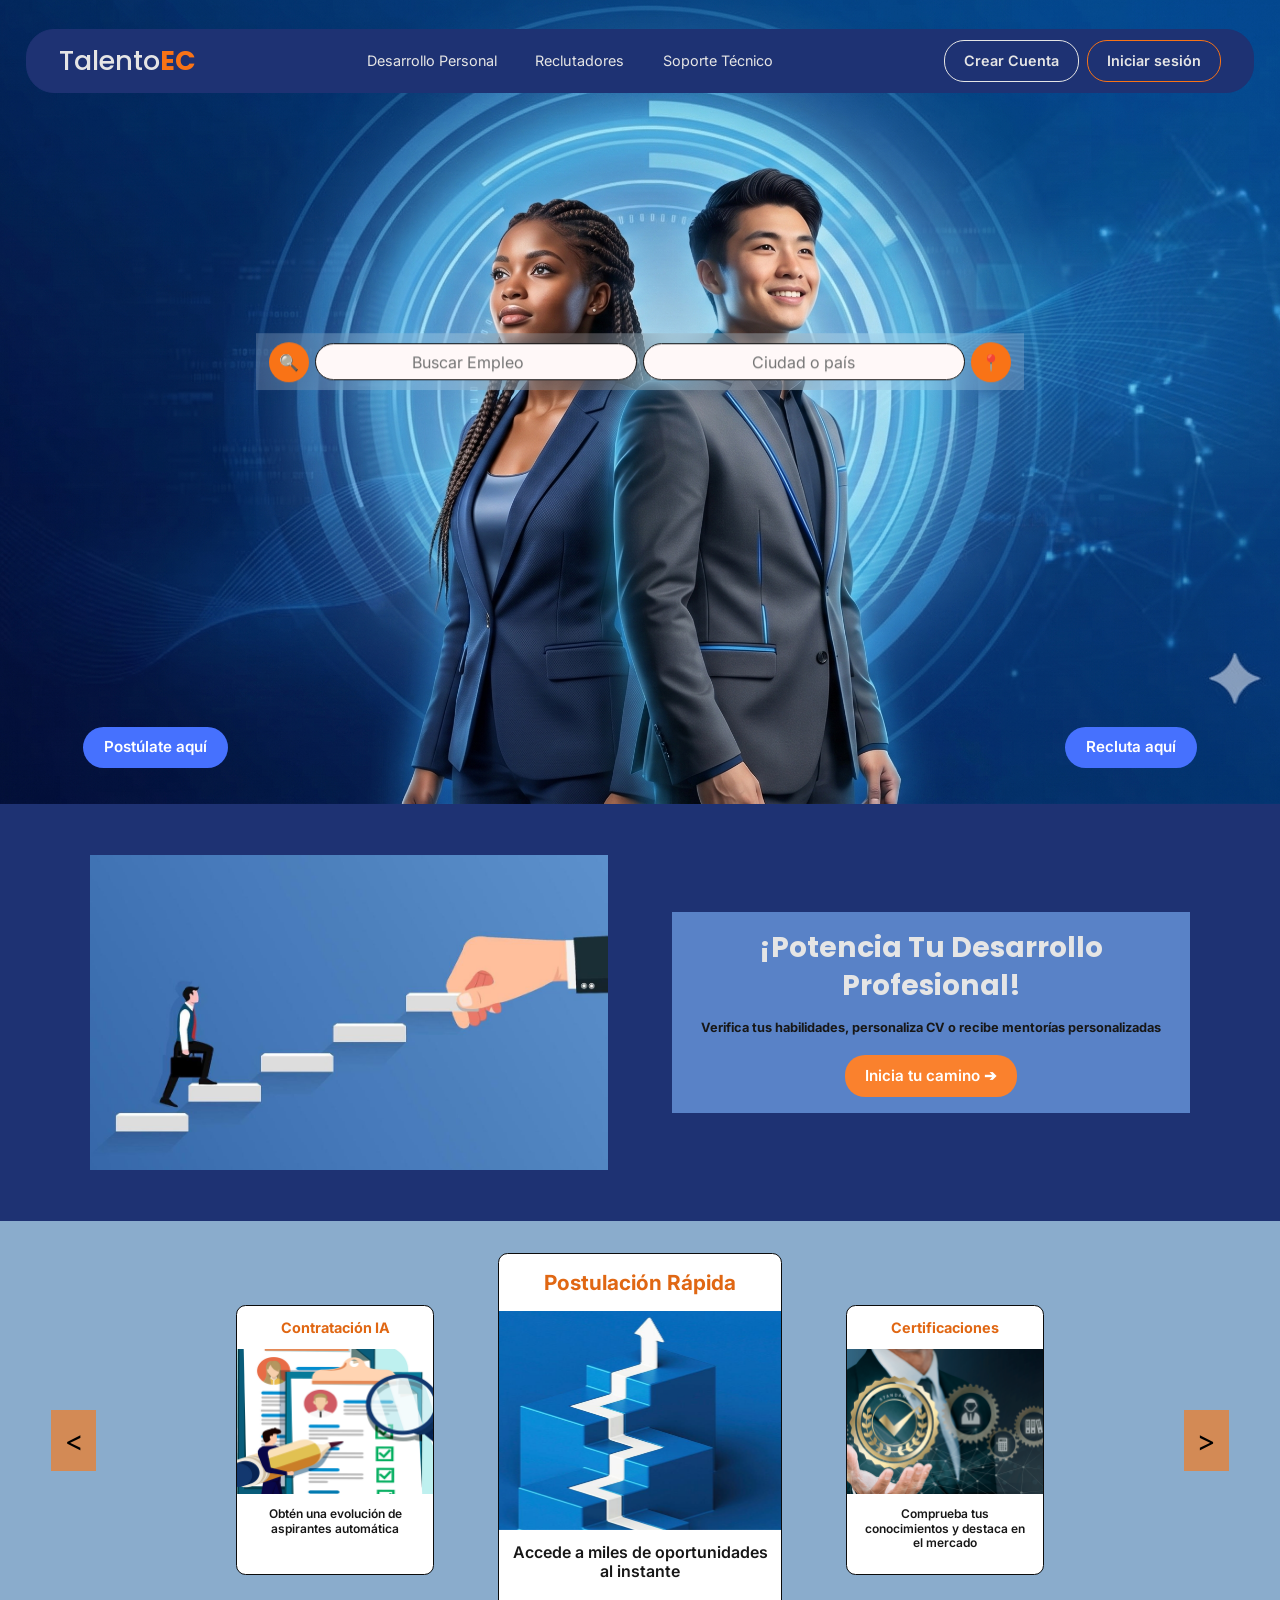
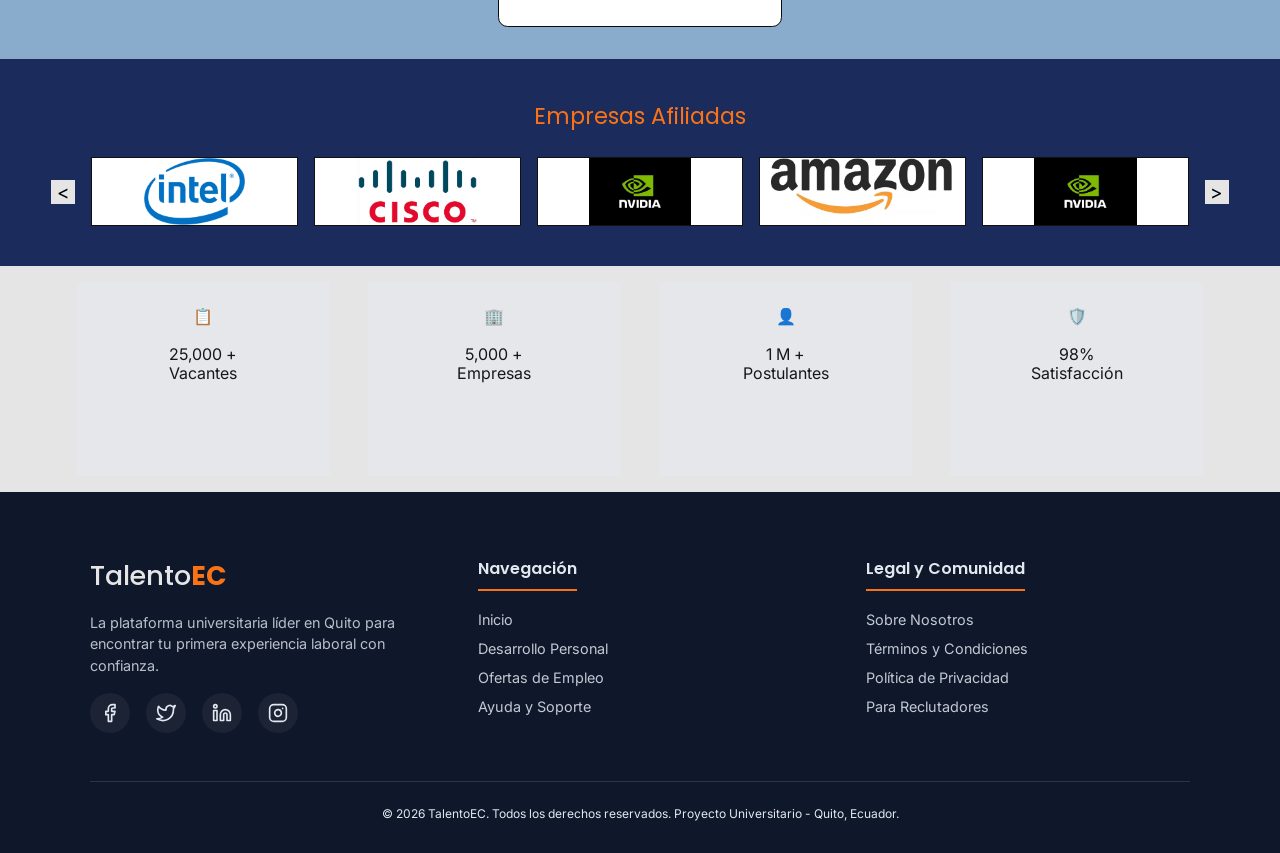
==== commit 456a4990: "Refactor: Integrar nuevo diseño visual en index.html" ====
--- a/index.html
+++ b/index.html
@@ -1,287 +1,99 @@
-<!DOCTYPE html>
+<!doctype html>
 <html lang="es">
 <head>
-  <meta charset="UTF-8">
-  <meta name="viewport" content="width=device-width, initial-scale=1.0">
-  <title>TalentoEC - Tu Primer Empleo y Pasantías en Quito Sin Experiencia</title>
-  <meta name="description" content="Encuentra pasantías y ofertas de empleo en Quito sin experiencia previa. Postulación Rápida en un clic para estudiantes y jóvenes profesionales de 18 a 30 años.">
-  
-  <!-- Google Fonts: Poppins (Títulos) & Inter (Cuerpo) -->
+  <meta charset="utf-8">
+  <meta name="viewport" content="width=device-width, initial-scale=1">
+  <meta name="description" content="TalentoEC conecta talento universitario con oportunidades laborales.">
+  <title>TalentoEC | Desarrollo profesional y empleo</title>
   <link rel="preconnect" href="https://fonts.googleapis.com">
   <link rel="preconnect" href="https://fonts.gstatic.com" crossorigin>
-  <link href="https://fonts.googleapis.com/css2?family=Inter:wght@400;500;600;700&family=Poppins:wght@500;600;700&display=swap" rel="stylesheet">
-  
-  <!-- Estilos personalizados -->
-  <link rel="stylesheet" href="style.css">
+  <link href="https://fonts.googleapis.com/css2?family=Inter:wght@400;600;700&family=Poppins:wght@400;500;600;700&display=swap" rel="stylesheet">
+  <link rel="stylesheet" href="diseno.css">
 </head>
 <body>
-
-  <!-- HEADER & NAVIGATION -->
-  <header class="main-header">
-    <div class="header-container">
-      <div class="logo">
-        <a href="#" id="logo-link">Talento<span>EC</span></a>
-      </div>
-      
-      <!-- Botón Menú Hamburguesa para Móviles -->
-      <button class="menu-toggle" id="menu-toggle" aria-label="Abrir menú de navegación">
-        <svg xmlns="http://www.w3.org/2000/svg" viewBox="0 0 24 24" fill="none" stroke="currentColor" stroke-width="2" stroke-linecap="round" stroke-linejoin="round" class="feather feather-menu">
-          <line x1="3" y1="12" x2="21" y2="12"></line>
-          <line x1="3" y1="6" x2="21" y2="6"></line>
-          <line x1="3" y1="18" x2="21" y2="18"></line>
-        </svg>
-      </button>
-
-      <!-- Enlaces de navegación desktop (colapsables en móvil) -->
-      <nav class="nav-menu" id="nav-menu">
-        <ul class="nav-list">
-          <li><a href="index.html" class="nav-link active">Inicio</a></li>
-          <li><a href="postulacion.html" class="nav-link">Buscar Empleos</a></li>
-          <li><a href="desarrollo.html" class="nav-link">Desarrollo Personal</a></li>
-          <li><a href="reclutadores.html" class="nav-link">Reclutadores</a></li>
-          <li><a href="#soporte" class="nav-link">Soporte Técnico</a></li>
-        </ul>
-        <div class="nav-auth">
-          <a href="#" class="btn-secondary-nav">Crear Cuenta</a>
-          <a href="#" class="btn-primary-nav">Iniciar sesión</a>
+  <main>
+    <section class="hero" aria-labelledby="hero-title">
+      <img class="hero__background" src="assets/images/hero.png" alt="Profesionales frente a una interfaz tecnológica">
+      <nav class="site-nav" aria-label="Navegación principal" id="nav-menu">
+        <a class="brand" href="#" id="logo-link" aria-label="TalentoEC, inicio"><span>Talento</span><b>EC</b></a>
+        <div class="site-nav__links">
+          <a href="desarrollo.html">Desarrollo Personal</a>
+          <a href="reclutadores.html">Reclutadores</a>
+          <a href="#soporte">Soporte Técnico</a>
+        </div>
+        <div class="site-nav__actions">
+          <a class="button button--outline" href="#">Crear Cuenta</a>
+          <a class="button button--orange-outline" href="#">Iniciar sesión</a>
         </div>
       </nav>
-    </div>
-  </header>
+      <form class="search-bar" id="search-form" onsubmit="event.preventDefault();" aria-label="Buscar ofertas de empleo">
+        <span class="search-bar__icon" aria-hidden="true">🔍</span>
+        <label class="sr-only" for="search-job">Buscar empleo</label>
+        <input id="search-job" name="q" type="search" placeholder="Buscar Empleo">
+        <label class="sr-only" for="search-location">Ciudad o país</label>
+        <input id="search-location" name="location" type="text" placeholder="Ciudad o país">
+        <span class="search-bar__location" aria-hidden="true">📍</span>
+      </form>
+      <div class="hero__actions">
+        <a class="button button--primary" href="postulacion.html">Postúlate aquí</a>
+        <a class="button button--primary" href="reclutadores.html">Recluta aquí</a>
+      </div>
+    </section>
 
-  <!-- HERO SECTION -->
-  <section class="hero-section">
-    <div class="hero-bg" style="background-image: url('assets/header_hero_students.png');">
-      <div class="hero-overlay"></div>
-    </div>
-    
-    <div class="hero-content">
-      <h1 class="hero-title">Encuentra tu primer empleo o pasantía en Quito</h1>
-      <p class="hero-subtitle">Conectamos a estudiantes y jóvenes con ofertas reales que no requieren experiencia previa. ¡Aplica hoy mismo!</p>
-      
-      <!-- BARRA DE BÚSQUEDA AUTO LAYOUT -->
-      <div class="search-container">
-        <form class="search-form" id="search-form" onsubmit="event.preventDefault();">
-          <div class="search-input-group">
-            <span class="input-icon">
-              <svg xmlns="http://www.w3.org/2000/svg" width="20" height="20" viewBox="0 0 24 24" fill="none" stroke="currentColor" stroke-width="2" stroke-linecap="round" stroke-linejoin="round">
-                <circle cx="11" cy="11" r="8"></circle>
-                <line x1="21" y1="21" x2="16.65" y2="16.65"></line>
-              </svg>
-            </span>
-            <input type="text" placeholder="Buscar Empleo (ej. Desarrollador, Diseño, Ventas)" aria-label="Buscar Empleo" id="search-job">
-          </div>
-          
-          <div class="search-input-group">
-            <span class="input-icon">
-              <svg xmlns="http://www.w3.org/2000/svg" width="20" height="20" viewBox="0 0 24 24" fill="none" stroke="currentColor" stroke-width="2" stroke-linecap="round" stroke-linejoin="round">
-                <path d="M21 10c0 7-9 13-9 13s-9-6-9-13a9 9 0 0 1 18 0z"></path>
-                <circle cx="12" cy="10" r="3"></circle>
-              </svg>
-            </span>
-            <input type="text" value="Quito, Ecuador" placeholder="Ciudad o país" aria-label="Ciudad o país" id="search-location">
-          </div>
-          
-          <button type="submit" class="btn-search" aria-label="Buscar">
-            <span>Buscar</span>
-            <svg xmlns="http://www.w3.org/2000/svg" width="18" height="18" viewBox="0 0 24 24" fill="none" stroke="currentColor" stroke-width="2.5" stroke-linecap="round" stroke-linejoin="round">
-              <circle cx="11" cy="11" r="8"></circle>
-              <line x1="21" y1="21" x2="16.65" y2="16.65"></line>
-            </svg>
-          </button>
-        </form>
-      </div>
-
-      <div class="hero-actions">
-        <a href="postulacion.html" class="btn-hero-primary">Postúlate aquí</a>
-        <a href="reclutadores.html" class="btn-hero-secondary">Recluta aquí</a>
-      </div>
-    </div>
-  </section>
-
-  <!-- SECCIÓN DESARROLLO (PROMO) -->
-  <section class="promo-section" id="desarrollo">
-    <div class="promo-container">
-      <div class="promo-image-container">
-        <img src="assets/career_growth_stairs.png" alt="Crecimiento Profesional" class="promo-image" loading="lazy">
-      </div>
-      
-      <div class="promo-text-container">
-        <h2 class="promo-title">¡Potencia tu Desarrollo Profesional!</h2>
-        <p class="promo-description">Verifica tus habilidades, personaliza tu CV con inteligencia artificial o recibe mentorías personalizadas de profesionales de tu área para destacar en las postulaciones.</p>
-        <a href="desarrollo.html" class="btn-promo-cta">
-          <span>Inicia tu camino</span>
-          <svg xmlns="http://www.w3.org/2000/svg" width="20" height="20" viewBox="0 0 24 24" fill="none" stroke="currentColor" stroke-width="2.5" stroke-linecap="round" stroke-linejoin="round">
-            <circle cx="12" cy="12" r="10"></circle>
-            <polyline points="12 8 16 12 12 16"></polyline>
-            <line x1="8" y1="12" x2="16" y2="12"></line>
-          </svg>
-        </a>
-      </div>
-    </div>
-  </section>
-
-  <!-- SECCIÓN CARRUSEL DE EMPLEOS (OFERTAS) -->
-  <section class="jobs-section" id="ofertas">
-    <div class="section-header">
-      <h2 class="section-title">Postulación Rápida</h2>
-      <p class="section-subtitle">Aplica con un solo clic a ofertas seleccionadas de empresas que buscan talento joven y no exigen experiencia previa.</p>
-    </div>
-
-    <!-- CARROUSEL INTERACTIVO -->
-    <div class="carousel-outer-wrapper">
-      <button class="carousel-control prev" id="carousel-prev" aria-label="Ver oferta anterior">
-        <svg xmlns="http://www.w3.org/2000/svg" viewBox="0 0 24 24" fill="none" stroke="currentColor" stroke-width="2.5" stroke-linecap="round" stroke-linejoin="round">
-          <polyline points="15 18 9 12 15 6"></polyline>
-        </svg>
-      </button>
-      
-      <div class="carousel-container" id="carousel-container">
-        <!-- Tarjeta 1 (UX/UI Pasantía) -->
-        <div class="job-card" data-job-id="1">
-          <div class="job-card-header">
-            <span class="badge-no-experience">Sin Experiencia</span>
-            <span class="job-salary">$460 USD / mes</span>
-          </div>
-          <div class="job-card-body">
-            <h3 class="job-title">Pasantía de Diseño UX/UI</h3>
-            <p class="job-company">Corporación Multimedios</p>
-            <div class="job-meta">
-              <span class="meta-item">
-                <svg xmlns="http://www.w3.org/2000/svg" width="14" height="14" viewBox="0 0 24 24" fill="none" stroke="currentColor" stroke-width="2" stroke-linecap="round" stroke-linejoin="round"><path d="M21 10c0 7-9 13-9 13s-9-6-9-13a9 9 0 0 1 18 0z"></path><circle cx="12" cy="10" r="3"></circle></svg>
-                Quito Norte (La Carolina)
-              </span>
-              <span class="meta-item">
-                <svg xmlns="http://www.w3.org/2000/svg" width="14" height="14" viewBox="0 0 24 24" fill="none" stroke="currentColor" stroke-width="2" stroke-linecap="round" stroke-linejoin="round"><rect x="2" y="7" width="20" height="14" rx="2" ry="2"></rect><path d="M16 21V5a2 2 0 0 0-2-2h-4a2 2 0 0 0-2 2v16"></path></svg>
-                Híbrido (Flexible clases)
-              </span>
-            </div>
-            <p class="job-description">Colabora en el rediseño de nuestras plataformas educativas digitales. Ideal para estudiantes de Diseño, Sistemas o afines.</p>
-          </div>
-          <div class="job-card-footer">
-            <button class="btn-quick-apply" onclick="openApplyModal(1, 'Pasantía de Diseño UX/UI', 'Corporación Multimedios')">Postulación Rápida</button>
-          </div>
-        </div>
-
-        <!-- Tarjeta 2 (Web Dev Jr) - Destacada -->
-        <div class="job-card featured" data-job-id="2">
-          <div class="job-card-header">
-            <span class="badge-no-experience highlight">Sin Experiencia</span>
-            <span class="job-salary">$650 USD / mes</span>
-          </div>
-          <div class="job-card-body">
-            <h3 class="job-title">Desarrollador Front-End Junior</h3>
-            <p class="job-company">Software Solutions EC</p>
-            <div class="job-meta">
-              <span class="meta-item">
-                <svg xmlns="http://www.w3.org/2000/svg" width="14" height="14" viewBox="0 0 24 24" fill="none" stroke="currentColor" stroke-width="2" stroke-linecap="round" stroke-linejoin="round"><path d="M21 10c0 7-9 13-9 13s-9-6-9-13a9 9 0 0 1 18 0z"></path><circle cx="12" cy="10" r="3"></circle></svg>
-                Remoto (Base Quito)
-              </span>
-              <span class="meta-item">
-                <svg xmlns="http://www.w3.org/2000/svg" width="14" height="14" viewBox="0 0 24 24" fill="none" stroke="currentColor" stroke-width="2" stroke-linecap="round" stroke-linejoin="round"><rect x="2" y="7" width="20" height="14" rx="2" ry="2"></rect><path d="M16 21V5a2 2 0 0 0-2-2h-4a2 2 0 0 0-2 2v16"></path></svg>
-                Remoto Completo
-              </span>
-            </div>
-            <p class="job-description">Buscamos talento junior entusiasta de HTML, CSS y JS. Ofrecemos capacitación técnica intensiva pagada e incorporación inmediata.</p>
-          </div>
-          <div class="job-card-footer">
-            <button class="btn-quick-apply" onclick="openApplyModal(2, 'Desarrollador Front-End Junior', 'Software Solutions EC')">Postulación Rápida</button>
-          </div>
-        </div>
-
-        <!-- Tarjeta 3 (Asistente Marketing) -->
-        <div class="job-card" data-job-id="3">
-          <div class="job-card-header">
-            <span class="badge-no-experience">Sin Experiencia</span>
-            <span class="job-salary">$500 USD / mes</span>
-          </div>
-          <div class="job-card-body">
-            <h3 class="job-title">Asistente de Marketing Digital</h3>
-            <p class="job-company">Agencia Click Vértice</p>
-            <div class="job-meta">
-              <span class="meta-item">
-                <svg xmlns="http://www.w3.org/2000/svg" width="14" height="14" viewBox="0 0 24 24" fill="none" stroke="currentColor" stroke-width="2" stroke-linecap="round" stroke-linejoin="round"><path d="M21 10c0 7-9 13-9 13s-9-6-9-13a9 9 0 0 1 18 0z"></path><circle cx="12" cy="10" r="3"></circle></svg>
-                Quito (Cumbayá)
-              </span>
-              <span class="meta-item">
-                <svg xmlns="http://www.w3.org/2000/svg" width="14" height="14" viewBox="0 0 24 24" fill="none" stroke="currentColor" stroke-width="2" stroke-linecap="round" stroke-linejoin="round"><rect x="2" y="7" width="20" height="14" rx="2" ry="2"></rect><path d="M16 21V5a2 2 0 0 0-2-2h-4a2 2 0 0 0-2 2v16"></path></svg>
-                Presencial (Part-time disp.)
-              </span>
-            </div>
-            <p class="job-description">Administración de redes sociales, creación de contenido multimedia básico e informes de métricas mensuales. Indispensable proactividad.</p>
-          </div>
-          <div class="job-card-footer">
-            <button class="btn-quick-apply" onclick="openApplyModal(3, 'Asistente de Marketing Digital', 'Agencia Click Vértice')">Postulación Rápida</button>
-          </div>
-        </div>
-
-        <!-- Tarjeta 4 (Soporte TI Jr) -->
-        <div class="job-card" data-job-id="4">
-          <div class="job-card-header">
-            <span class="badge-no-experience">Sin Experiencia</span>
-            <span class="job-salary">$480 USD / mes</span>
-          </div>
-          <div class="job-card-body">
-            <h3 class="job-title">Soporte Técnico Junior</h3>
-            <p class="job-company">Redes y Sistemas Cía. Ltda.</p>
-            <div class="job-meta">
-              <span class="meta-item">
-                <svg xmlns="http://www.w3.org/2000/svg" width="14" height="14" viewBox="0 0 24 24" fill="none" stroke="currentColor" stroke-width="2" stroke-linecap="round" stroke-linejoin="round"><path d="M21 10c0 7-9 13-9 13s-9-6-9-13a9 9 0 0 1 18 0z"></path><circle cx="12" cy="10" r="3"></circle></svg>
-                Quito Centro Histórico
-              </span>
-              <span class="meta-item">
-                <svg xmlns="http://www.w3.org/2000/svg" width="14" height="14" viewBox="0 0 24 24" fill="none" stroke="currentColor" stroke-width="2" stroke-linecap="round" stroke-linejoin="round"><rect x="2" y="7" width="20" height="14" rx="2" ry="2"></rect><path d="M16 21V5a2 2 0 0 0-2-2h-4a2 2 0 0 0-2 2v16"></path></svg>
-                Presencial
-              </span>
-            </div>
-            <p class="job-description">Apoyo en mantenimiento preventivo de equipos de cómputo, instalación de software y configuración de redes internas de oficinas.</p>
-          </div>
-          <div class="job-card-footer">
-            <button class="btn-quick-apply" onclick="openApplyModal(4, 'Soporte Técnico Junior', 'Redes y Sistemas Cía. Ltda.')">Postulación Rápida</button>
-          </div>
+    <section class="development" id="desarrollo" aria-labelledby="development-title">
+      <div class="development__media"><img src="assets/images/development.png" alt="Persona subiendo una escalera hacia una mano de apoyo"></div>
+      <div class="development__content">
+        <div class="development__panel">
+          <h1 id="development-title">¡Potencia Tu Desarrollo Profesional!</h1>
+          <p>Verifica tus habilidades, personaliza CV o recibe mentorías personalizadas</p>
+          <a class="button button--orange" href="desarrollo.html">Inicia tu camino ➔</a>
         </div>
       </div>
+    </section>
 
-      <button class="carousel-control next" id="carousel-next" aria-label="Ver siguiente oferta">
-        <svg xmlns="http://www.w3.org/2000/svg" viewBox="0 0 24 24" fill="none" stroke="currentColor" stroke-width="2.5" stroke-linecap="round" stroke-linejoin="round">
-          <polyline points="9 18 15 12 9 6"></polyline>
-        </svg>
-      </button>
-    </div>
-  </section>
+    <section class="opportunities" id="ofertas" aria-labelledby="opportunities-title">
+      <h2 id="opportunities-title" class="sr-only">Oportunidades para tu carrera</h2>
+      <div class="carousel carousel--opportunities">
+        <button class="carousel__control" id="carousel-prev" type="button" aria-label="Oportunidad anterior">&lt;</button>
+        <div class="carousel__track" id="carousel-container">
+          <article class="opportunity-card opportunity-card--small"><h3>Contratación IA</h3><img src="assets/images/card-ai.png" alt="Interfaz de contratación con inteligencia artificial"><p>Obtén una evolución de aspirantes automática</p></article>
+          <article class="opportunity-card opportunity-card--featured"><h3>Postulación Rápida</h3><img src="assets/images/card-fast.png" alt="Escalera de oportunidades laborales"><p>Accede a miles de oportunidades al instante</p></article>
+          <article class="opportunity-card opportunity-card--small"><h3>Certificaciones</h3><img src="assets/images/card-certifications.png" alt="Insignia y certificado de conocimientos"><p>Comprueba tus conocimientos y destaca en el mercado</p></article>
+        </div>
+        <button class="carousel__control" id="carousel-next" type="button" aria-label="Siguiente oportunidad">&gt;</button>
+      </div>
+    </section>
 
-  <!-- SECCIÓN EMPRESAS AFILIADAS -->
-  <section class="brands-section">
-    <div class="brands-container">
-      <h3 class="brands-title">Empresas Afiliadas</h3>
-      <div class="brands-slider-wrapper">
-        <button class="brands-control prev" id="brands-prev" aria-label="Ver marcas anteriores">&lt;</button>
-        <div class="brands-track-container">
-          <div class="brands-track" id="brands-track">
-            <!-- Logos de empresas en formato de texto estilizado o SVG -->
-            <div class="brand-item"><span>Intel</span></div>
-            <div class="brand-item"><span>Cisco</span></div>
-            <div class="brand-item"><span>Nvidia</span></div>
-            <div class="brand-item"><span>Amazon</span></div>
-            <div class="brand-item"><span>Google</span></div>
-            <div class="brand-item"><span>Microsoft</span></div>
-          </div>
+    <section class="companies" aria-labelledby="companies-title">
+      <h2 id="companies-title">Empresas Afiliadas</h2>
+      <div class="carousel carousel--companies">
+        <button class="carousel__control" id="brands-prev" type="button" aria-label="Empresa anterior">&lt;</button>
+        <div class="companies__track" id="brands-track">
+          <div class="company-logo"><img src="assets/images/company-intel.png" alt="Intel"></div>
+          <div class="company-logo"><img src="assets/images/company-cisco.png" alt="Cisco"></div>
+          <div class="company-logo"><img src="assets/images/company-nvidia.png" alt="NVIDIA"></div>
+          <div class="company-logo"><img src="assets/images/company-amazon.png" alt="Amazon"></div>
+          <div class="company-logo"><img src="assets/images/company-nvidia.png" alt="NVIDIA"></div>
         </div>
-        <button class="brands-control next" id="brands-next" aria-label="Ver siguientes marcas">&gt;</button>
+        <button class="carousel__control" id="brands-next" type="button" aria-label="Siguiente empresa">&gt;</button>
       </div>
-    </div>
-  </section>
+    </section>
 
-  <!-- FOOTER CONSOLIDADO -->
-  <footer class="main-footer" id="soporte">
-    <div class="footer-grid">
-      <!-- Info Marca -->
-      <div class="footer-info">
-        <div class="logo">
-          <a href="#">Talento<span>EC</span></a>
-        </div>
-        <p class="footer-description">La plataforma universitaria líder en Quito para encontrar tu primera experiencia laboral con confianza.</p>
-        <div class="social-icons">
+    <section class="stats" aria-labelledby="stats-title">
+      <h2 id="stats-title" class="sr-only">TalentoEC en cifras</h2>
+      <article class="stat-card"><span class="stat-icon">📋</span><p><strong>25,000 +</strong><span>Vacantes</span></p></article>
+      <article class="stat-card"><span class="stat-icon">🏢</span><p><strong>5,000 +</strong><span>Empresas</span></p></article>
+      <article class="stat-card"><span class="stat-icon">👤</span><p><strong>1 M +</strong><span>Postulantes</span></p></article>
+      <article class="stat-card"><span class="stat-icon">🛡️</span><p><strong>98%</strong><span>Satisfacción</span></p></article>
+    </section>
+  </main>
+
+  <footer class="site-footer" id="soporte">
+    <div class="site-footer__content">
+      <div class="site-footer__brand">
+        <a class="brand" href="#"><span>Talento</span><b>EC</b></a>
+        <p>La plataforma universitaria líder en Quito para encontrar tu primera experiencia laboral con confianza.</p>
+        <div class="social-links" aria-label="Redes sociales">
           <a href="#" aria-label="Facebook">
             <svg xmlns="http://www.w3.org/2000/svg" width="20" height="20" viewBox="0 0 24 24" fill="none" stroke="currentColor" stroke-width="2" stroke-linecap="round" stroke-linejoin="round"><path d="M18 2h-3a5 5 0 0 0-5 5v3H7v4h3v8h4v-8h3l1-4h-4V7a1 1 0 0 1 1-1h3z"></path></svg>
           </a>
@@ -296,37 +108,14 @@
           </a>
         </div>
       </div>
-
-      <!-- Links Rápidos -->
-      <div class="footer-links">
-        <h4 class="footer-heading">Navegación</h4>
-        <ul>
-          <li><a href="#">Inicio</a></li>
-          <li><a href="#desarrollo">Desarrollo Personal</a></li>
-          <li><a href="#ofertas">Ofertas de Empleo</a></li>
-          <li><a href="#">Ayuda y Soporte</a></li>
-        </ul>
-      </div>
-
-      <!-- Links Administrativos -->
-      <div class="footer-links">
-        <h4 class="footer-heading">Legal y Comunidad</h4>
-        <ul>
-          <li><a href="#">Sobre Nosotros</a></li>
-          <li><a href="#">Términos y Condiciones</a></li>
-          <li><a href="#">Política de Privacidad</a></li>
-          <li><a href="#">Para Reclutadores</a></li>
-        </ul>
-      </div>
+      <nav class="footer-links" aria-label="Navegación del pie de página"><h2>Navegación</h2><a href="#">Inicio</a><a href="#desarrollo">Desarrollo Personal</a><a href="#ofertas">Ofertas de Empleo</a><a href="#">Ayuda y Soporte</a></nav>
+      <nav class="footer-links" aria-label="Enlaces legales"><h2>Legal y Comunidad</h2><a href="#">Sobre Nosotros</a><a href="#">Términos y Condiciones</a><a href="#">Política de Privacidad</a><a href="#">Para Reclutadores</a></nav>
     </div>
-    
-    <div class="footer-bottom">
-      <p>&copy; 2026 TalentoEC. Todos los derechos reservados. Proyecto Universitario - Quito, Ecuador.</p>
-    </div>
+    <p class="site-footer__copyright">© 2026 TalentoEC. Todos los derechos reservados. Proyecto Universitario - Quito, Ecuador.</p>
   </footer>
 
   <!-- MODAL DE POSTULACIÓN RÁPIDA (SIMULADOR INTERACTIVO) -->
-  <div class="modal-backdrop" id="apply-modal">
+  <div class="modal-backdrop" id="apply-modal" style="display: none;">
     <div class="modal-card">
       <button class="modal-close-btn" id="modal-close" aria-label="Cerrar modal">
         <svg xmlns="http://www.w3.org/2000/svg" width="24" height="24" viewBox="0 0 24 24" fill="none" stroke="currentColor" stroke-width="2" stroke-linecap="round" stroke-linejoin="round"><line x1="18" y1="6" x2="6" y2="18"></line><line x1="6" y1="6" x2="18" y2="18"></line></svg>
--- a/diseno.css
+++ b/diseno.css
@@ -0,0 +1,135 @@
+:root {
+  --navy: #1e3273;
+  --deep-navy: #1a2b5c;
+  --footer: #0f172a;
+  --orange: #f97316;
+  --orange-dark: #e06713;
+  --blue: #4671fe;
+  --sky: #8aaccc;
+  --paper: #e5e5e5;
+  --ink: #171717;
+  --space: clamp(1rem, 2vw, 2.5rem);
+}
+
+* { box-sizing: border-box; }
+html { scroll-behavior: smooth; }
+body { margin: 0; background: var(--paper); color: var(--ink); font-family: Inter, sans-serif; }
+a { color: inherit; text-decoration: none; }
+button, input { font: inherit; }
+img { display: block; max-width: 100%; }
+.sr-only { position: absolute; width: 1px; height: 1px; padding: 0; margin: -1px; overflow: hidden; clip: rect(0, 0, 0, 0); white-space: nowrap; border: 0; }
+
+.brand { font-family: Poppins, sans-serif; font-size: clamp(1.05rem, 2.1vw, 1.85rem); font-weight: 500; white-space: nowrap; }
+.brand span { color: #e5e5e5; }
+.brand b { color: var(--orange); }
+.button { align-items: center; border: 1px solid transparent; border-radius: 1.25rem; display: inline-flex; font-weight: 600; justify-content: center; line-height: 1.2; padding: .7rem 1.2rem; transition: transform .2s ease, filter .2s ease; }
+.button:hover, .carousel__control:hover { filter: brightness(1.08); transform: translateY(-2px); }
+.button--outline { border-color: #e5e5e5; color: #e5e5e5; }
+.button--orange-outline { border-color: var(--orange); color: var(--orange); }
+.button--primary { background: var(--blue); border-radius: 1.6rem; color: #fff; font-size: .95rem; padding: .65rem 1.25rem; }
+.button--orange { background: #fa812d; color: #fff; font-size: .95rem; gap: .7rem; }
+.button--orange img { height: 1.25rem; width: 1.5rem; }
+
+.hero { min-height: 50.25rem; overflow: hidden; position: relative; }
+.hero__background { height: 100%; inset: 0; object-fit: cover; position: absolute; width: 100%; }
+.site-nav { align-items: center; background: var(--navy); border: 1px solid var(--navy); border-radius: 1.75rem; display: flex; gap: 1.25rem; left: 2%; min-height: 4rem; padding: .5rem 2rem; position: absolute; right: 2%; top: 1.8rem; z-index: 1; }
+.site-nav__links { display: flex; flex: 1; gap: clamp(1rem, 3vw, 3rem); justify-content: center; }
+.site-nav__links a, .site-nav__actions a { color: #e5e5e5; font-size: .9rem; }
+.site-nav__actions { display: flex; gap: .5rem; }
+.search-bar { align-items: center; backdrop-filter: blur(30px); background: rgba(255, 255, 255, .18); display: flex; gap: .4rem; left: 50%; padding: .55rem .8rem; position: absolute; top: 45%; transform: translate(-50%, -50%); width: min(60%, 53.3rem); }
+.search-bar__icon, .search-bar__location { align-items: center; background: var(--orange); border-radius: 50%; display: flex; flex: 0 0 2.5rem; height: 2.5rem; justify-content: center; }
+.search-bar__icon img, .search-bar__location img { height: 1.2rem; width: 1.2rem; }
+.search-bar input { background: #fff8f8; border: 1px solid #111; border-radius: 2rem; color: #626262; min-width: 0; padding: .45rem 1rem; text-align: center; width: 50%; }
+.hero__actions { bottom: 2.25rem; display: flex; justify-content: space-between; left: 6.5%; position: absolute; right: 6.5%; }
+
+.development { align-items: center; background: var(--navy); display: flex; gap: clamp(2rem, 5vw, 4.7rem); min-height: 23rem; padding: clamp(2rem, 5vw, 3.2rem) 7%; }
+.development__media, .development__content { flex: 1; min-width: 0; }
+.development__media img { aspect-ratio: 1199 / 728; object-fit: cover; width: 100%; }
+.development__panel { align-items: center; background: rgba(128, 183, 255, .6); display: flex; flex-direction: column; min-height: 12rem; padding: 1rem; text-align: center; }
+.development h1 { color: #e5e5e5; font: 700 clamp(1.4rem, 2.2vw, 2rem)/1.35 Poppins, sans-serif; margin: 0 0 1rem; }
+.development p { font-size: .8rem; font-weight: 700; margin: 0 auto 1.25rem; max-width: 31rem; }
+
+.opportunities { background: var(--sky); padding: 2rem 4%; }
+.carousel { align-items: center; display: flex; gap: clamp(1.5rem, 6vw, 6rem); justify-content: center; margin: auto; max-width: 82rem; }
+.carousel__track, .companies__track { align-items: center; display: flex; gap: clamp(1.5rem, 5vw, 5rem); justify-content: center; }
+.carousel__control { background: rgba(244, 124, 32, .69); border: 0; cursor: pointer; font-size: 1.8rem; height: 3.8rem; min-width: 2.8rem; padding: 0; transition: transform .2s ease; }
+.opportunity-card { background: #fff; border: 1px solid #0b0b0b; border-radius: .6rem; display: flex; flex: 0 0 12.4rem; flex-direction: column; overflow: hidden; text-align: center; }
+.opportunity-card h3 { color: var(--orange-dark); font-size: .9rem; margin: 0; padding: .8rem .5rem; }
+.opportunity-card img { height: 9.1rem; object-fit: cover; width: 100%; }
+.opportunity-card p { font-size: .75rem; font-weight: 600; line-height: 1.2; margin: 0; min-height: 5rem; padding: .8rem; }
+.opportunity-card--featured { flex-basis: 17.7rem; }
+.opportunity-card--featured h3 { font-size: 1.3rem; padding: 1rem; }
+.opportunity-card--featured img { height: 13.7rem; }
+.opportunity-card--featured p { font-size: 1rem; min-height: 6rem; }
+
+.companies { background: var(--deep-navy); padding: 2.5rem 4%; }
+.companies h2 { color: var(--orange); font: 400 1.4rem Poppins, sans-serif; margin: 0 0 1.5rem; text-align: center; }
+.companies__track { flex: 1; gap: 1rem; min-width: 0; overflow: hidden; }
+.companies .carousel { gap: 1rem; }
+.companies .carousel__control { background: #e5e5e5; font-size: 1.2rem; height: 1.5rem; min-width: 1.5rem; }
+.company-logo { align-items: center; background: #fff; border: 1px solid #111; display: flex; flex: 1 1 10rem; height: 4.3rem; justify-content: center; min-width: 7rem; overflow: hidden; }
+.company-logo img { height: 100%; object-fit: contain; width: 100%; }
+
+.stats { align-items: center; display: flex; gap: clamp(1rem, 3vw, 2.8rem); justify-content: center; padding: 1rem; }
+.stat-card { align-items: center; background: #e5e7eb; display: flex; flex: 0 1 15.8rem; flex-direction: column; gap: 1.2rem; min-height: 12.1rem; padding: 1.5rem .5rem; text-align: center; }
+.stat-card img { height: 3.6rem; width: 4rem; }
+.stat-card p { font-size: 1rem; line-height: 1.2; margin: 0; }
+.stat-card strong, .stat-card span { display: block; font-weight: 400; }
+
+.site-footer { background: var(--footer); color: #e2e8f0; padding: 4rem 6% 2rem; }
+.site-footer__content { display: flex; gap: 4rem; justify-content: center; margin: auto; max-width: 68.75rem; }
+.site-footer__brand, .footer-links { flex: 1; }
+.site-footer__brand p { font-size: .9rem; line-height: 1.5; margin: 1rem 0; max-width: 20rem; opacity: .8; }
+.social-links { display: flex; gap: 1rem; }
+.social-links a { align-items: center; background: rgba(255, 255, 255, .05); border-radius: 50%; display: flex; height: 2.5rem; justify-content: center; width: 2.5rem; }
+.social-links img { height: 1.25rem; width: 1.25rem; }
+.footer-links { display: flex; flex-direction: column; gap: .75rem; }
+.footer-links h2 { border-bottom: 2px solid var(--orange); font: 600 1rem Poppins, sans-serif; margin: 0 0 .5rem; padding-bottom: .5rem; width: max-content; }
+.footer-links a { font-size: .9rem; opacity: .85; }
+.site-footer__copyright { border-top: 1px solid rgba(255,255,255,.12); font-size: .75rem; margin: 3rem auto 0; max-width: 68.75rem; padding-top: 1.5rem; text-align: center; }
+
+@media (max-width: 900px) {
+  .site-nav { padding-inline: 1rem; }
+  .site-nav__links { gap: 1rem; }
+  .site-nav__links a, .site-nav__actions a { font-size: .72rem; }
+  .development { padding-inline: 4%; }
+  .carousel--opportunities { gap: 1rem; }
+  .carousel__track { gap: 1rem; }
+  .opportunity-card--small { flex-basis: 10rem; }
+  .opportunity-card--featured { flex-basis: 14rem; }
+  .site-footer__content { gap: 2rem; }
+}
+
+@media (max-width: 620px) {
+  /* En móvil los elementos anchos del diseño se convierten en flujo vertical o scroll táctil. */
+  .hero { min-height: 38rem; }
+  .site-nav { align-items: flex-start; flex-wrap: wrap; gap: .5rem; min-height: auto; padding: .8rem; }
+  .site-nav__links { display: none; }
+  .site-nav__actions { margin-left: auto; }
+  .site-nav__actions .button { font-size: .65rem; padding: .45rem .6rem; }
+  .search-bar { flex-wrap: wrap; top: 52%; width: 90%; }
+  .search-bar input { flex: 1 1 40%; width: auto; }
+  .search-bar__icon, .search-bar__location { flex-basis: 2rem; height: 2rem; }
+  .hero__actions { bottom: 1.5rem; left: 5%; right: 5%; }
+  .button--primary { font-size: .75rem; padding: .55rem .8rem; }
+  .development { align-items: stretch; flex-direction: column; gap: 1.5rem; padding: 1.5rem; }
+  .development__panel { min-height: auto; }
+  .development h1 { font-size: 1.35rem; }
+  .development p { font-size: .7rem; }
+  .opportunities, .companies { padding: 1.5rem .75rem; }
+  .carousel--opportunities { justify-content: flex-start; }
+  .carousel__track, .companies__track { justify-content: flex-start; overflow-x: auto; padding: .5rem; scrollbar-width: thin; }
+  .carousel__track { flex: 1; }
+  .opportunity-card--small, .opportunity-card--featured { flex-basis: 12rem; }
+  .opportunity-card--featured { transform: none; }
+  .companies .carousel { justify-content: flex-start; }
+  .companies__track { flex: 1; }
+  .company-logo { flex-basis: 7.5rem; }
+  .stats { flex-wrap: wrap; gap: .75rem; }
+  .stat-card { flex-basis: calc(50% - .5rem); min-height: 10rem; }
+  .stat-card img { height: 2.8rem; width: 3.1rem; }
+  .stat-card p { font-size: .8rem; }
+  .site-footer { padding: 2.5rem 1.5rem 1.5rem; }
+  .site-footer__content { flex-direction: column; gap: 2rem; }
+  .site-footer__copyright { font-size: .6rem; margin-top: 2rem; }
+}
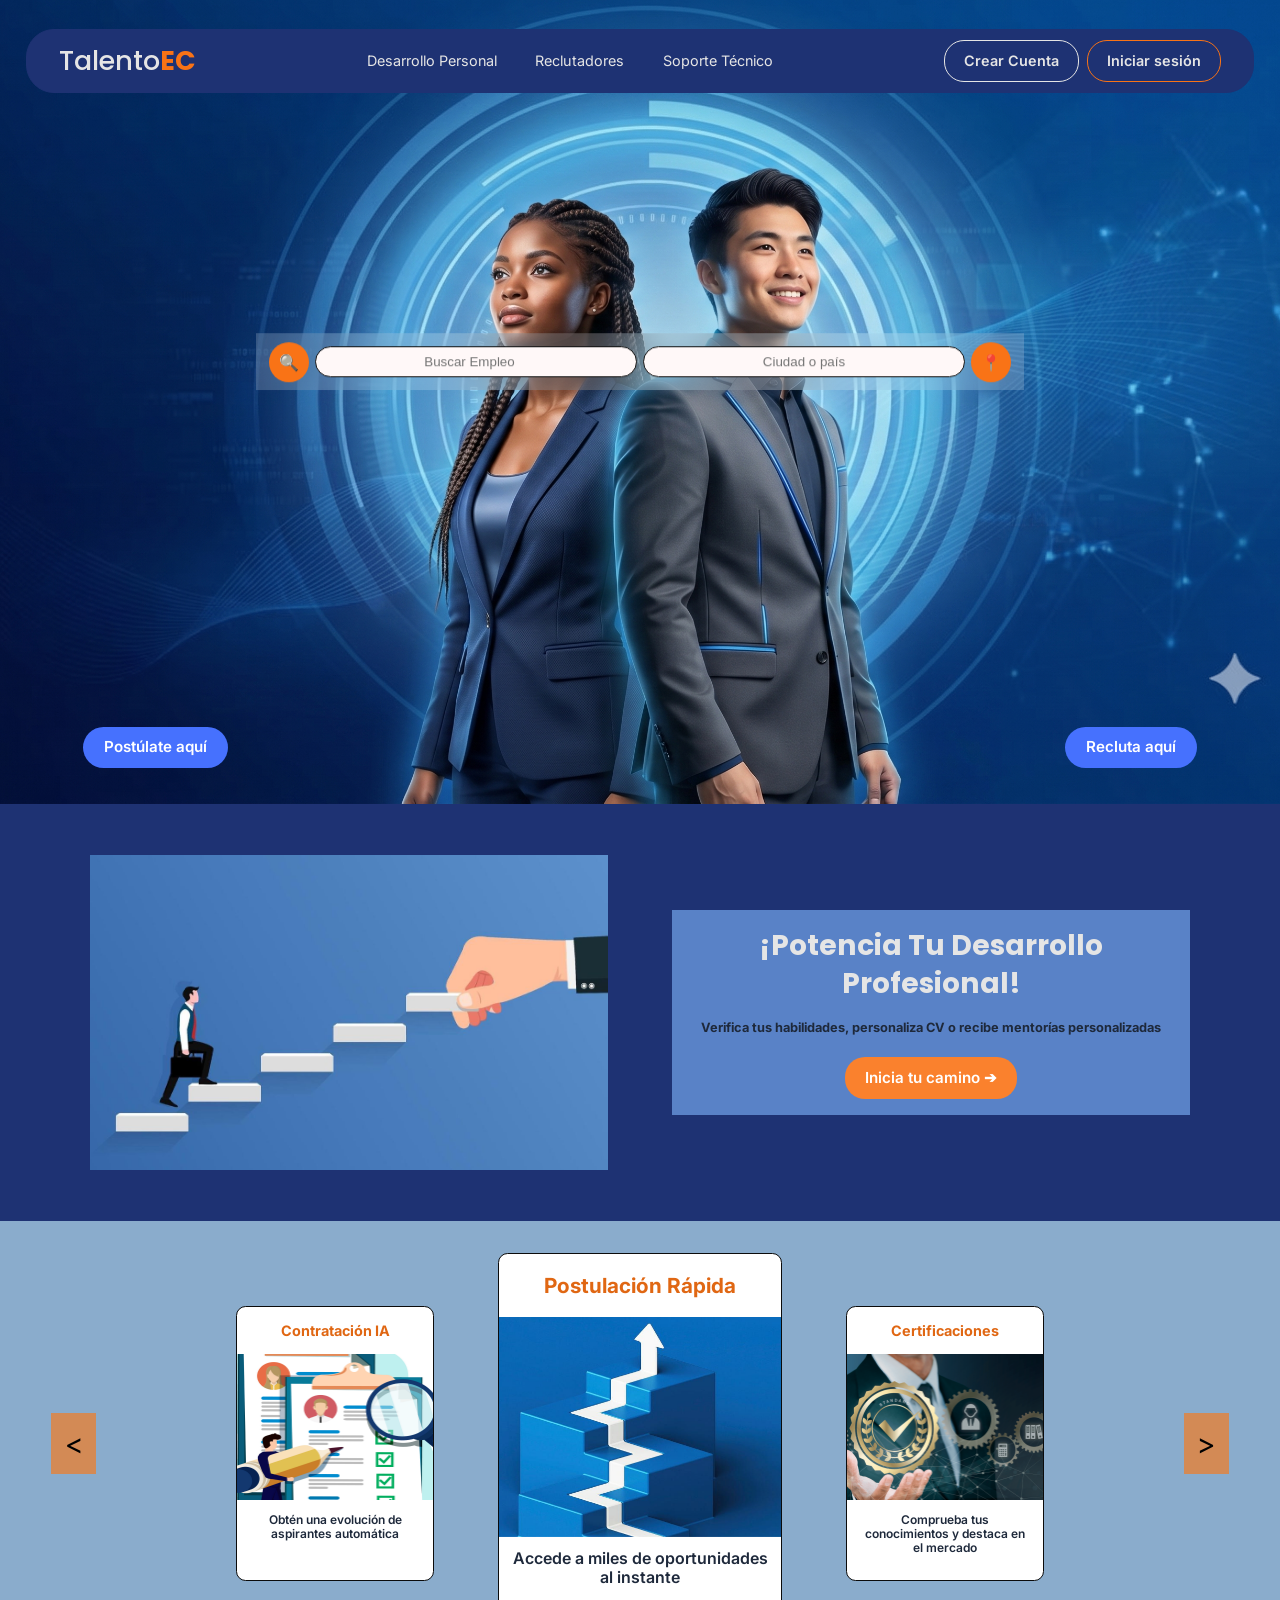
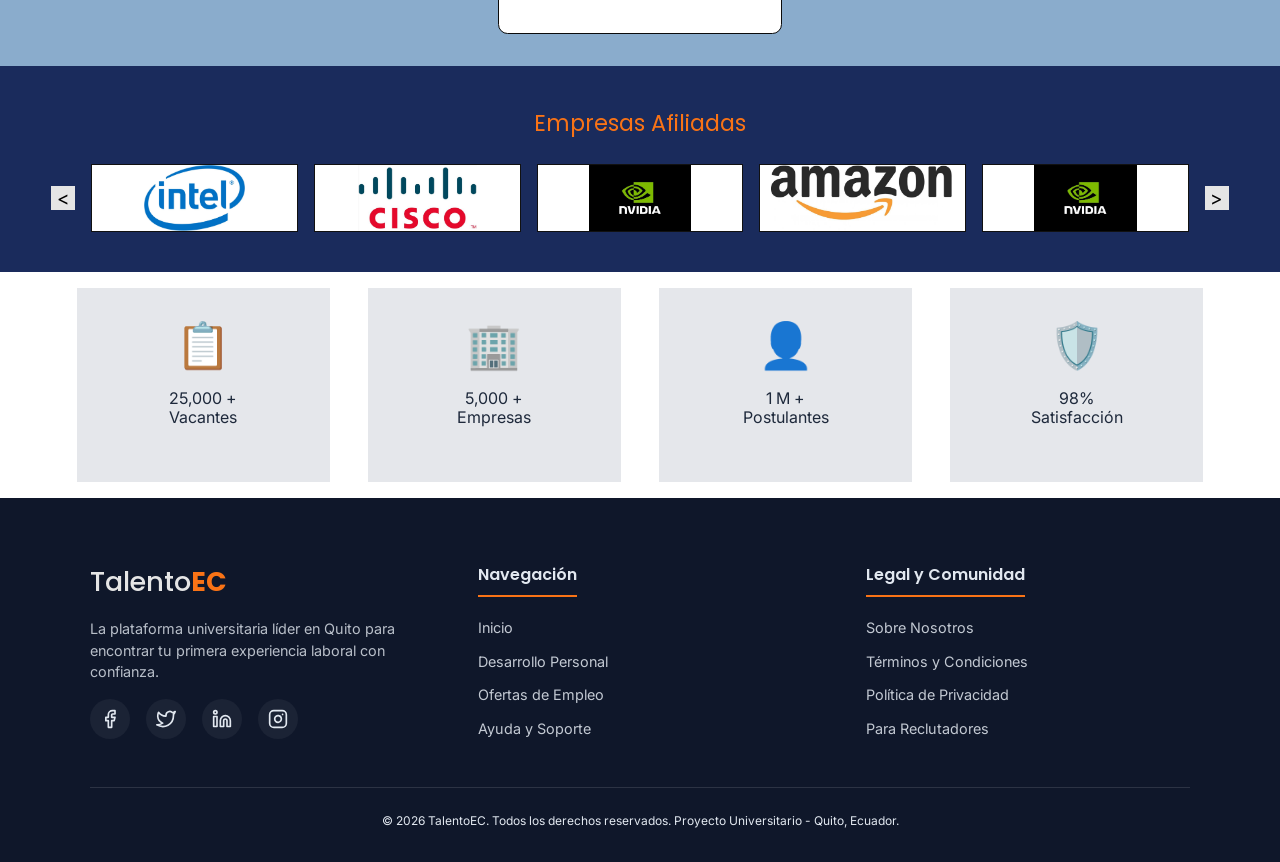
==== commit a4782b92: "home diferentes" ====
--- a/index.html
+++ b/index.html
@@ -8,7 +8,7 @@
   <link rel="preconnect" href="https://fonts.googleapis.com">
   <link rel="preconnect" href="https://fonts.gstatic.com" crossorigin>
   <link href="https://fonts.googleapis.com/css2?family=Inter:wght@400;600;700&family=Poppins:wght@400;500;600;700&display=swap" rel="stylesheet">
-  <link rel="stylesheet" href="diseno.css">
+  <link rel="stylesheet" href="style.css">
 </head>
 <body>
   <main>
@@ -115,7 +115,7 @@
   </footer>
 
   <!-- MODAL DE POSTULACIÓN RÁPIDA (SIMULADOR INTERACTIVO) -->
-  <div class="modal-backdrop" id="apply-modal" style="display: none;">
+  <div class="modal-backdrop" id="apply-modal">
     <div class="modal-card">
       <button class="modal-close-btn" id="modal-close" aria-label="Cerrar modal">
         <svg xmlns="http://www.w3.org/2000/svg" width="24" height="24" viewBox="0 0 24 24" fill="none" stroke="currentColor" stroke-width="2" stroke-linecap="round" stroke-linejoin="round"><line x1="18" y1="6" x2="6" y2="18"></line><line x1="6" y1="6" x2="18" y2="18"></line></svg>
--- a/style.css
+++ b/style.css
@@ -0,0 +1,3767 @@
+/* ==========================================================================
+   SISTEMA DE DISEÑO & TOKENS (TalentoEC)
+   ========================================================================== */
+:root {
+  /* Paleta de Colores (Regla 60/30/10) */
+  --color-primary: #1D4ED8;      /* Dominante (60%): Azul marca, headers, estructura */
+  --color-primary-dark: #1e40af; /* Variante oscura de azul */
+  --color-primary-light: #eff6ff;/* Variante muy clara para fondos de badge */
+  --color-secondary: #F8FAFC;    /* Fondo / Secundario (30%): Blanco nieve para fondo y cards */
+  --color-accent: #F97316;       /* Acento (10%): Naranja exclusivo para CTA principales y alertas */
+  --color-accent-dark: #ea580c;  /* Variante oscura del naranja para hover */
+  --color-accent-light: #ffedd5; /* Variante clara para badges */
+  --color-neutral-dark: #1E293B; /* Texto principal / Gris Pizarra */
+  --color-neutral-muted: #64748B;/* Texto secundario */
+  --color-neutral-light: #E2E8F0;/* Bordes y divisores */
+  --color-white: #FFFFFF;
+  
+  /* Tipografía */
+  --font-family-title: 'Poppins', sans-serif;
+  --font-family-body: 'Inter', sans-serif;
+  
+  /* Sombras y Efectos */
+  --shadow-sm: 0 1px 2px 0 rgba(0, 0, 0, 0.05);
+  --shadow-md: 0 4px 6px -1px rgba(0, 0, 0, 0.1), 0 2px 4px -1px rgba(0, 0, 0, 0.06);
+  --shadow-lg: 0 10px 15px -3px rgba(0, 0, 0, 0.1), 0 4px 6px -2px rgba(0, 0, 0, 0.05);
+  --shadow-xl: 0 20px 25px -5px rgba(0, 0, 0, 0.1), 0 10px 10px -5px rgba(0, 0, 0, 0.04);
+  
+  --transition-fast: 0.2s cubic-bezier(0.4, 0, 0.2, 1);
+  --transition-normal: 0.3s cubic-bezier(0.4, 0, 0.2, 1);
+  
+  /* Variables Landing Page */
+  --navy: #1e3273;
+  --deep-navy: #1a2b5c;
+  --footer: #0f172a;
+  --orange: #f97316;
+  --orange-dark: #e06713;
+  --blue: #4671fe;
+  --sky: #8aaccc;
+  --paper: #e5e5e5;
+  --ink: #171717;
+  --space: clamp(1rem, 2vw, 2.5rem);
+  
+  --border-radius-sm: 6px;
+  --border-radius-md: 12px;
+  --border-radius-lg: 16px;
+  --border-radius-xl: 24px;
+}
+
+/* ==========================================================================
+   RESET & ESTILOS BASE
+   ========================================================================== */
+*, *::before, *::after {
+  box-sizing: border-box;
+  margin: 0;
+  padding: 0;
+}
+
+.sr-only {
+  position: absolute;
+  width: 1px;
+  height: 1px;
+  padding: 0;
+  margin: -1px;
+  overflow: hidden;
+  clip: rect(0, 0, 0, 0);
+  white-space: nowrap;
+  border: 0;
+}
+
+html {
+  font-size: 16px;
+  scroll-behavior: smooth;
+}
+
+body {
+  font-family: var(--font-family-body);
+  font-size: 1rem;
+  line-height: 1.5;
+  color: var(--color-neutral-dark);
+  background-color: var(--color-white);
+  overflow-x: hidden;
+  -webkit-font-smoothing: antialiased;
+}
+
+a {
+  color: inherit;
+  text-decoration: none;
+  transition: color var(--transition-fast);
+}
+
+img, svg {
+  max-width: 100%;
+  height: auto;
+  display: block;
+}
+
+button {
+  font-family: inherit;
+  border: none;
+  background: none;
+  cursor: pointer;
+  outline: none;
+  transition: all var(--transition-fast);
+}
+
+/* ==========================================================================
+   ESTILOS COMPONENTES: HEADER & MENÚ MÓVIL (FLEXBOX)
+   ========================================================================== */
+.main-header {
+  background-color: var(--color-primary);
+  color: var(--color-white);
+  padding: 1rem 1.5rem;
+  position: sticky;
+  top: 0;
+  z-index: 100;
+  box-shadow: var(--shadow-md);
+}
+
+.header-container {
+  display: flex;
+  justify-content: space-between;
+  align-items: center;
+  max-width: 1240px;
+  margin: 0 auto;
+  position: relative;
+}
+
+.logo a {
+  font-family: var(--font-family-title);
+  font-size: 1.5rem;
+  font-weight: 700;
+  letter-spacing: -0.5px;
+  color: var(--color-white);
+}
+
+.logo a span {
+  color: var(--color-accent);
+}
+
+/* Hamburger button */
+.menu-toggle {
+  color: var(--color-white);
+  width: 44px;
+  height: 44px;
+  display: flex;
+  align-items: center;
+  justify-content: center;
+  border-radius: var(--border-radius-sm);
+  z-index: 102;
+}
+
+.menu-toggle:hover {
+  background-color: rgba(255, 255, 255, 0.1);
+}
+
+.menu-toggle svg {
+  width: 24px;
+  height: 24px;
+}
+
+/* Navigation Drawer (Mobile-First Flexbox) */
+.nav-menu {
+  position: fixed;
+  top: 0;
+  right: -100%;
+  width: 280px;
+  height: 100vh;
+  background-color: var(--color-primary-dark);
+  box-shadow: var(--shadow-xl);
+  display: flex;
+  flex-direction: column;
+  padding: 5rem 2rem 2rem 2rem;
+  z-index: 101;
+  transition: right var(--transition-normal);
+}
+
+.nav-menu.active {
+  right: 0;
+}
+
+.nav-list {
+  list-style: none;
+  display: flex;
+  flex-direction: column;
+  gap: 1.5rem;
+  margin-bottom: auto;
+}
+
+.nav-link {
+  font-family: var(--font-family-title);
+  font-size: 1.1rem;
+  font-weight: 500;
+  display: block;
+  padding: 0.5rem 0;
+  border-bottom: 1px solid rgba(255, 255, 255, 0.1);
+}
+
+.nav-link:hover, .nav-link.active {
+  color: var(--color-accent);
+}
+
+.nav-auth {
+  display: flex;
+  flex-direction: column;
+  gap: 1rem;
+  margin-top: 2rem;
+}
+
+.btn-secondary-nav {
+  display: inline-block;
+  text-align: center;
+  padding: 0.75rem 1.5rem;
+  border: 1.5px solid var(--color-white);
+  border-radius: var(--border-radius-md);
+  font-weight: 500;
+  font-size: 0.875rem;
+}
+
+.btn-secondary-nav:hover {
+  background-color: var(--color-white);
+  color: var(--color-primary);
+}
+
+.btn-primary-nav {
+  display: inline-block;
+  text-align: center;
+  padding: 0.75rem 1.5rem;
+  background-color: var(--color-accent);
+  color: var(--color-white);
+  border-radius: var(--border-radius-md);
+  font-weight: 500;
+  font-size: 0.875rem;
+  box-shadow: var(--shadow-sm);
+}
+
+.btn-primary-nav:hover {
+  background-color: var(--color-accent-dark);
+  transform: translateY(-1px);
+}
+
+/* ==========================================================================
+   ESTILOS COMPONENTES: HERO (Home)
+   ========================================================================== */
+.hero-section {
+  position: relative;
+  color: var(--color-white);
+  padding: 4rem 1rem;
+  text-align: center;
+  min-height: 520px;
+  display: flex;
+  align-items: center;
+  justify-content: center;
+}
+
+.hero-bg {
+  position: absolute;
+  top: 0;
+  left: 0;
+  width: 100%;
+  height: 100%;
+  background-size: cover;
+  background-position: center;
+  z-index: 1;
+}
+
+.hero-overlay {
+  position: absolute;
+  top: 0;
+  left: 0;
+  width: 100%;
+  height: 100%;
+  background: linear-gradient(135deg, rgba(29, 78, 216, 0.95) 0%, rgba(30, 41, 59, 0.9) 100%);
+  z-index: 2;
+}
+
+.hero-content {
+  position: relative;
+  z-index: 3;
+  max-width: 800px;
+  margin: 0 auto;
+}
+
+.hero-title {
+  font-family: var(--font-family-title);
+  font-size: 1.8rem;
+  font-weight: 700;
+  line-height: 1.25;
+  margin-bottom: 1rem;
+  text-wrap: balance;
+}
+
+.hero-subtitle {
+  font-size: 1rem;
+  opacity: 0.9;
+  margin-bottom: 2.5rem;
+  max-width: 600px;
+  margin-left: auto;
+  margin-right: auto;
+}
+
+.search-container {
+  background: rgba(255, 255, 255, 0.1);
+  backdrop-filter: blur(16px);
+  -webkit-backdrop-filter: blur(16px);
+  border: 1px solid rgba(255, 255, 255, 0.2);
+  border-radius: var(--border-radius-lg);
+  padding: 1.25rem;
+  margin-bottom: 2rem;
+  box-shadow: var(--shadow-lg);
+}
+
+.search-form {
+  display: flex;
+  flex-direction: column;
+  gap: 1rem;
+}
+
+.search-input-group {
+  position: relative;
+  display: flex;
+  align-items: center;
+  background-color: var(--color-white);
+  border-radius: var(--border-radius-md);
+  border: 1.5px solid var(--color-neutral-light);
+  transition: border-color var(--transition-fast);
+}
+
+.search-input-group:focus-within {
+  border-color: var(--color-accent);
+}
+
+.input-icon {
+  position: absolute;
+  left: 1rem;
+  color: var(--color-neutral-muted);
+  display: flex;
+  align-items: center;
+}
+
+.search-input-group input {
+  width: 100%;
+  padding: 0.875rem 1rem 0.875rem 2.75rem;
+  border: none;
+  background: transparent;
+  outline: none;
+  font-family: var(--font-family-body);
+  font-size: 0.95rem;
+  color: var(--color-neutral-dark);
+}
+
+.btn-search {
+  background-color: var(--color-accent);
+  color: var(--color-white);
+  padding: 0.875rem 1.5rem;
+  border-radius: var(--border-radius-md);
+  font-weight: 600;
+  font-size: 1rem;
+  display: flex;
+  align-items: center;
+  justify-content: center;
+  gap: 0.5rem;
+  box-shadow: var(--shadow-md);
+}
+
+.hero-actions {
+  display: flex;
+  flex-direction: column;
+  gap: 0.75rem;
+  align-items: center;
+}
+
+.btn-hero-primary {
+  width: 100%;
+  max-width: 320px;
+  display: inline-block;
+  padding: 0.875rem 2rem;
+  background-color: var(--color-accent);
+  color: var(--color-white);
+  font-family: var(--font-family-body);
+  font-weight: 600;
+  font-size: 0.875rem;
+  border-radius: var(--border-radius-xl);
+  box-shadow: var(--shadow-md);
+  transition: all var(--transition-fast);
+  text-align: center;
+}
+
+.btn-hero-primary:hover {
+  background-color: var(--color-accent-dark);
+  transform: translateY(-2px);
+  box-shadow: var(--shadow-lg);
+}
+
+.btn-hero-secondary {
+  width: 100%;
+  max-width: 320px;
+  display: inline-block;
+  padding: 0.875rem 2rem;
+  background-color: transparent;
+  color: var(--color-white);
+  border: 1.5px solid var(--color-white);
+  font-family: var(--font-family-body);
+  font-weight: 600;
+  font-size: 0.875rem;
+  border-radius: var(--border-radius-xl);
+  transition: all var(--transition-fast);
+  text-align: center;
+}
+
+.btn-hero-secondary:hover {
+  background-color: rgba(255, 255, 255, 0.1);
+  transform: translateY(-2px);
+}
+
+/* ==========================================================================
+   ESTILOS COMPONENTES: PROMO SECTION (Home)
+   ========================================================================== */
+.promo-section {
+  padding: 4rem 1.5rem;
+  background-color: var(--color-secondary);
+}
+
+.promo-container {
+  max-width: 1100px;
+  margin: 0 auto;
+  display: flex;
+  flex-direction: column;
+  gap: 2.5rem;
+  align-items: center;
+}
+
+.promo-image-container {
+  width: 100%;
+  max-width: 400px;
+}
+
+.promo-image {
+  border-radius: var(--border-radius-lg);
+  box-shadow: var(--shadow-lg);
+}
+
+.promo-text-container {
+  text-align: center;
+}
+
+.promo-title {
+  font-family: var(--font-family-title);
+  font-size: 1.5rem;
+  font-weight: 600;
+  color: var(--color-primary);
+  margin-bottom: 1rem;
+}
+
+.promo-description {
+  font-size: 0.95rem;
+  color: var(--color-neutral-muted);
+  margin-bottom: 2rem;
+  line-height: 1.6;
+}
+
+.btn-promo-cta {
+  display: inline-flex;
+  align-items: center;
+  gap: 0.5rem;
+  padding: 0.75rem 1.75rem;
+  background-color: var(--color-accent);
+  color: var(--color-white);
+  font-family: var(--font-family-body);
+  font-weight: 600;
+  font-size: 0.875rem;
+  border-radius: var(--border-radius-xl);
+  box-shadow: var(--shadow-md);
+  transition: all var(--transition-fast);
+}
+
+.btn-promo-cta:hover {
+  background-color: var(--color-accent-dark);
+  transform: translateY(-2px);
+  box-shadow: var(--shadow-lg);
+}
+
+/* ==========================================================================
+   ESTILOS COMPONENTES: JOBS SECTION (Home Carousel)
+   ========================================================================== */
+.jobs-section {
+  padding: 4rem 1rem;
+  background-color: var(--color-white);
+  position: relative;
+  overflow: hidden;
+}
+
+.section-header {
+  text-align: center;
+  max-width: 600px;
+  margin: 0 auto 3rem auto;
+}
+
+.section-title {
+  font-family: var(--font-family-title);
+  font-size: 1.75rem;
+  font-weight: 600;
+  color: var(--color-primary);
+  margin-bottom: 0.5rem;
+}
+
+.section-subtitle {
+  font-size: 0.95rem;
+  color: var(--color-neutral-muted);
+}
+
+.carousel-outer-wrapper {
+  display: flex;
+  align-items: center;
+  max-width: 1100px;
+  margin: 0 auto;
+  position: relative;
+  padding: 0 1rem;
+}
+
+.carousel-container {
+  display: flex;
+  gap: 1.5rem;
+  overflow-x: auto;
+  scroll-snap-type: x mandatory;
+  padding: 1.5rem 0.5rem;
+  width: 100%;
+  scrollbar-width: none;
+}
+
+.carousel-container::-webkit-scrollbar {
+  display: none;
+}
+
+.job-card {
+  flex: 0 0 280px;
+  scroll-snap-align: center;
+  background-color: var(--color-secondary);
+  border: 1.5px solid var(--color-neutral-light);
+  border-radius: var(--border-radius-lg);
+  padding: 1.5rem;
+  display: flex;
+  flex-direction: column;
+  justify-content: space-between;
+  gap: 1.25rem;
+  box-shadow: var(--shadow-sm);
+  transition: all var(--transition-normal);
+}
+
+.job-card:hover {
+  transform: translateY(-6px);
+  border-color: var(--color-primary);
+  box-shadow: var(--shadow-lg);
+}
+
+.job-card.featured {
+  border-color: var(--color-primary);
+  background-color: var(--color-white);
+  box-shadow: var(--shadow-md);
+  position: relative;
+}
+
+.job-card-header {
+  display: flex;
+  justify-content: space-between;
+  align-items: center;
+}
+
+.badge-no-experience {
+  background-color: var(--color-accent-light);
+  color: var(--color-accent-dark);
+  font-size: 0.75rem;
+  font-weight: 600;
+  padding: 0.25rem 0.6rem;
+  border-radius: var(--border-radius-sm);
+  text-transform: uppercase;
+  letter-spacing: 0.5px;
+}
+
+.badge-no-experience.highlight {
+  background-color: var(--color-primary-light);
+  color: var(--color-primary);
+}
+
+.job-salary {
+  font-size: 0.875rem;
+  font-weight: 700;
+  color: var(--color-neutral-dark);
+}
+
+.job-card-body {
+  display: flex;
+  flex-direction: column;
+  gap: 0.75rem;
+}
+
+.job-title {
+  font-family: var(--font-family-title);
+  font-size: 1.15rem;
+  font-weight: 600;
+  color: var(--color-neutral-dark);
+  line-height: 1.3;
+}
+
+.job-company {
+  font-size: 0.875rem;
+  font-weight: 500;
+  color: var(--color-primary);
+}
+
+.job-meta {
+  display: flex;
+  flex-direction: column;
+  gap: 0.35rem;
+  font-size: 0.8rem;
+  color: var(--color-neutral-muted);
+}
+
+.meta-item {
+  display: flex;
+  align-items: center;
+  gap: 0.35rem;
+}
+
+.job-description {
+  font-size: 0.85rem;
+  color: var(--color-neutral-muted);
+  line-height: 1.4;
+}
+
+.btn-quick-apply {
+  width: 100%;
+  background-color: var(--color-accent);
+  color: var(--color-white);
+  padding: 0.75rem;
+  border-radius: var(--border-radius-md);
+  font-family: var(--font-family-body);
+  font-weight: 600;
+  font-size: 0.875rem;
+  box-shadow: var(--shadow-sm);
+  text-align: center;
+}
+
+.btn-quick-apply:hover {
+  background-color: var(--color-accent-dark);
+}
+
+.carousel-control {
+  position: absolute;
+  top: 50%;
+  transform: translateY(-50%);
+  width: 44px;
+  height: 44px;
+  border-radius: 50%;
+  background-color: var(--color-white);
+  color: var(--color-accent);
+  box-shadow: var(--shadow-md);
+  display: none;
+  align-items: center;
+  justify-content: center;
+  z-index: 10;
+  border: 1px solid var(--color-neutral-light);
+}
+
+.carousel-control:hover {
+  background-color: var(--color-accent);
+  color: var(--color-white);
+  border-color: var(--color-accent);
+}
+
+.carousel-control svg {
+  width: 24px;
+  height: 24px;
+}
+
+.carousel-control.prev {
+  left: 0;
+}
+
+.carousel-control.next {
+  right: 0;
+}
+
+/* ==========================================================================
+   ESTILOS: PÁGINA POSTULACIÓN (Master-Detail & Filtros)
+   ========================================================================== */
+.postulacion-main {
+  background-color: var(--color-secondary);
+  min-height: calc(100vh - 80px);
+  padding-bottom: 4rem;
+}
+
+.search-filters-section {
+  background-color: var(--color-white);
+  border-bottom: 1px solid var(--color-neutral-light);
+  padding: 1.5rem 1rem;
+  box-shadow: var(--shadow-sm);
+}
+
+.search-filters-container {
+  max-width: 1240px;
+  margin: 0 auto;
+  display: flex;
+  flex-direction: column;
+  gap: 1.25rem;
+}
+
+.search-bar-wrapper {
+  display: flex;
+  flex-direction: column;
+  gap: 0.75rem;
+}
+
+.search-input-field, .location-input-field {
+  position: relative;
+  display: flex;
+  align-items: center;
+  background-color: var(--color-secondary);
+  border: 1.5px solid var(--color-neutral-light);
+  border-radius: var(--border-radius-md);
+  transition: border-color var(--transition-fast);
+}
+
+.search-input-field:focus-within, .location-input-field:focus-within {
+  border-color: var(--color-primary);
+  background-color: var(--color-white);
+}
+
+.field-icon {
+  position: absolute;
+  left: 1rem;
+  color: var(--color-neutral-muted);
+  display: flex;
+  align-items: center;
+}
+
+.search-input-field input, .location-input-field input {
+  width: 100%;
+  padding: 0.75rem 1rem 0.75rem 2.6rem;
+  border: none;
+  background: transparent;
+  outline: none;
+  font-family: var(--font-family-body);
+  font-size: 0.9rem;
+  color: var(--color-neutral-dark);
+}
+
+.btn-search-trigger {
+  background-color: var(--color-primary);
+  color: var(--color-white);
+  padding: 0.75rem 1.5rem;
+  border-radius: var(--border-radius-md);
+  font-weight: 600;
+  font-size: 0.9rem;
+  display: flex;
+  align-items: center;
+  justify-content: center;
+  gap: 0.5rem;
+}
+
+.btn-search-trigger:hover {
+  background-color: var(--color-primary-dark);
+}
+
+.filter-pills-wrapper {
+  overflow-x: auto;
+  padding-bottom: 0.25rem;
+  scrollbar-width: none;
+}
+
+.filter-pills-wrapper::-webkit-scrollbar {
+  display: none;
+}
+
+.filter-pills-track {
+  display: flex;
+  gap: 0.5rem;
+  width: max-content;
+}
+
+.filter-pill {
+  display: inline-flex;
+  align-items: center;
+  gap: 0.35rem;
+  padding: 0.5rem 1rem;
+  background-color: var(--color-secondary);
+  color: var(--color-neutral-dark);
+  border: 1px solid var(--color-neutral-light);
+  border-radius: var(--border-radius-xl);
+  font-size: 0.85rem;
+  font-weight: 500;
+  white-space: nowrap;
+  transition: all var(--transition-fast);
+}
+
+.filter-pill:hover {
+  border-color: var(--color-primary);
+  background-color: var(--color-white);
+}
+
+.filter-pill.active {
+  background-color: var(--color-primary);
+  color: var(--color-white);
+  border-color: var(--color-primary);
+}
+
+.filter-pill.highlight {
+  background-color: var(--color-accent-light);
+  color: var(--color-accent-dark);
+  border-color: rgba(249, 115, 22, 0.3);
+}
+
+.filter-pill.highlight.active {
+  background-color: var(--color-accent);
+  color: var(--color-white);
+}
+
+.postulacion-layout-container {
+  max-width: 1240px;
+  margin: 1.5rem auto 0 auto;
+  padding: 0 1rem;
+  display: flex;
+  flex-direction: column;
+  gap: 1.5rem;
+}
+
+.jobs-list-column {
+  display: flex;
+  flex-direction: column;
+  gap: 1rem;
+}
+
+.jobs-list-header {
+  display: flex;
+  justify-content: space-between;
+  align-items: center;
+  padding: 0 0.25rem;
+}
+
+.jobs-count-text {
+  font-family: var(--font-family-title);
+  font-size: 1.15rem;
+  font-weight: 600;
+  color: var(--color-neutral-dark);
+}
+
+.location-tag {
+  color: var(--color-primary);
+}
+
+.jobs-badge-count {
+  background-color: var(--color-primary-light);
+  color: var(--color-primary);
+  font-size: 0.8rem;
+  font-weight: 600;
+  padding: 0.25rem 0.6rem;
+  border-radius: var(--border-radius-sm);
+}
+
+.jobs-cards-stack {
+  display: flex;
+  flex-direction: column;
+  gap: 1rem;
+}
+
+.search-job-card {
+  background-color: var(--color-white);
+  border: 1.5px solid var(--color-neutral-light);
+  border-radius: var(--border-radius-lg);
+  padding: 1.25rem;
+  display: flex;
+  flex-direction: column;
+  gap: 0.75rem;
+  cursor: pointer;
+  box-shadow: var(--shadow-sm);
+  transition: all var(--transition-fast);
+}
+
+.search-job-card:hover {
+  border-color: var(--color-primary);
+  box-shadow: var(--shadow-md);
+  transform: translateY(-2px);
+}
+
+.search-job-card.active {
+  border-color: var(--color-primary);
+  background-color: #f0f7ff;
+  box-shadow: 0 0 0 2px rgba(29, 78, 216, 0.15);
+}
+
+.card-top-row {
+  display: flex;
+  justify-content: space-between;
+  align-items: center;
+}
+
+.card-badge.no-exp {
+  background-color: var(--color-accent-light);
+  color: var(--color-accent-dark);
+  font-size: 0.75rem;
+  font-weight: 600;
+  padding: 0.2rem 0.5rem;
+  border-radius: var(--border-radius-sm);
+  text-transform: uppercase;
+}
+
+.card-salary {
+  font-size: 0.875rem;
+  font-weight: 700;
+  color: var(--color-neutral-dark);
+}
+
+.card-job-title {
+  font-family: var(--font-family-title);
+  font-size: 1.1rem;
+  font-weight: 600;
+  color: var(--color-neutral-dark);
+}
+
+.card-company-name {
+  font-size: 0.85rem;
+  font-weight: 500;
+  color: var(--color-primary);
+}
+
+.card-meta-row {
+  display: flex;
+  flex-wrap: wrap;
+  align-items: center;
+  gap: 0.75rem;
+  font-size: 0.78rem;
+  color: var(--color-neutral-muted);
+}
+
+.meta-tag {
+  display: flex;
+  align-items: center;
+  gap: 0.25rem;
+}
+
+.meta-tag.date {
+  margin-left: auto;
+  font-style: italic;
+}
+
+.card-snippet {
+  font-size: 0.82rem;
+  color: var(--color-neutral-muted);
+  line-height: 1.4;
+  display: -webkit-box;
+  -webkit-line-clamp: 2;
+  -webkit-box-orient: vertical;
+  overflow: hidden;
+}
+
+.card-footer-action {
+  padding-top: 0.5rem;
+  border-top: 1px solid rgba(0,0,0,0.04);
+}
+
+.btn-card-apply {
+  background-color: var(--color-accent);
+  color: var(--color-white);
+  padding: 0.5rem 1rem;
+  border-radius: var(--border-radius-md);
+  font-size: 0.8rem;
+  font-weight: 600;
+  width: 100%;
+}
+
+.btn-card-apply:hover {
+  background-color: var(--color-accent-dark);
+}
+
+.job-detail-column {
+  display: none;
+}
+
+.job-detail-column.mobile-active {
+  display: block;
+  position: fixed;
+  top: 0;
+  left: 0;
+  width: 100vw;
+  height: 100vh;
+  background-color: var(--color-white);
+  z-index: 200;
+  overflow-y: auto;
+  padding: 1rem;
+}
+
+.btn-back-to-list {
+  display: inline-flex;
+  align-items: center;
+  gap: 0.4rem;
+  color: var(--color-primary);
+  font-weight: 600;
+  font-size: 0.9rem;
+  margin-bottom: 1rem;
+  padding: 0.5rem 0;
+}
+
+.job-detail-card {
+  background-color: var(--color-white);
+  border: 1.5px solid var(--color-neutral-light);
+  border-radius: var(--border-radius-lg);
+  padding: 1.75rem;
+  box-shadow: var(--shadow-md);
+  display: flex;
+  flex-direction: column;
+  gap: 1.5rem;
+}
+
+.detail-header {
+  display: flex;
+  flex-direction: column;
+  gap: 0.5rem;
+  padding-bottom: 1.25rem;
+  border-bottom: 1px solid var(--color-neutral-light);
+}
+
+.detail-badge-row {
+  display: flex;
+  justify-content: space-between;
+  align-items: center;
+}
+
+.detail-badge {
+  background-color: var(--color-accent-light);
+  color: var(--color-accent-dark);
+  font-size: 0.8rem;
+  font-weight: 600;
+  padding: 0.25rem 0.6rem;
+  border-radius: var(--border-radius-sm);
+  text-transform: uppercase;
+}
+
+.detail-salary-tag {
+  font-size: 1rem;
+  font-weight: 700;
+  color: var(--color-neutral-dark);
+}
+
+.detail-job-title {
+  font-family: var(--font-family-title);
+  font-size: 1.5rem;
+  font-weight: 700;
+  color: var(--color-neutral-dark);
+  line-height: 1.25;
+}
+
+.detail-company-text {
+  font-size: 0.95rem;
+  color: var(--color-primary);
+  font-weight: 500;
+}
+
+.detail-tags-row {
+  display: flex;
+  flex-wrap: wrap;
+  gap: 0.5rem;
+  margin-top: 0.25rem;
+}
+
+.tag-pill {
+  background-color: var(--color-secondary);
+  border: 1px solid var(--color-neutral-light);
+  border-radius: var(--border-radius-xl);
+  font-size: 0.75rem;
+  padding: 0.25rem 0.75rem;
+  color: var(--color-neutral-muted);
+}
+
+.detail-cta-box {
+  background-color: #fff7ed;
+  border: 1.5px dashed var(--color-accent);
+  border-radius: var(--border-radius-md);
+  padding: 1.25rem;
+  text-align: center;
+}
+
+.btn-primary-apply-large {
+  width: 100%;
+  background-color: var(--color-accent);
+  color: var(--color-white);
+  padding: 0.875rem 1.5rem;
+  border-radius: var(--border-radius-md);
+  font-family: var(--font-family-body);
+  font-weight: 600;
+  font-size: 1rem;
+  display: flex;
+  align-items: center;
+  justify-content: center;
+  gap: 0.5rem;
+  box-shadow: var(--shadow-md);
+  transition: all var(--transition-fast);
+}
+
+.btn-primary-apply-large:hover {
+  background-color: var(--color-accent-dark);
+  transform: translateY(-2px);
+  box-shadow: var(--shadow-lg);
+}
+
+.cta-microcopy {
+  font-size: 0.8rem;
+  color: var(--color-neutral-muted);
+  margin-top: 0.5rem;
+}
+
+.detail-body-content {
+  display: flex;
+  flex-direction: column;
+  gap: 1.5rem;
+}
+
+.detail-section {
+  display: flex;
+  flex-direction: column;
+  gap: 0.75rem;
+}
+
+.detail-section-title {
+  font-family: var(--font-family-title);
+  font-size: 1.1rem;
+  font-weight: 600;
+  color: var(--color-neutral-dark);
+  position: relative;
+  padding-bottom: 0.25rem;
+}
+
+.detail-paragraph {
+  font-size: 0.9rem;
+  color: var(--color-neutral-muted);
+  line-height: 1.6;
+}
+
+.detail-checklist {
+  list-style: none;
+  display: flex;
+  flex-direction: column;
+  gap: 0.75rem;
+}
+
+.detail-checklist li {
+  display: flex;
+  align-items: flex-start;
+  gap: 0.6rem;
+  font-size: 0.88rem;
+  color: var(--color-neutral-dark);
+  line-height: 1.45;
+}
+
+.detail-checklist li svg {
+  flex-shrink: 0;
+  margin-top: 0.15rem;
+}
+
+/* ==========================================================================
+   ESTILOS: PÁGINA DESARROLLO PERSONAL (FLEXBOX-FIRST)
+   ========================================================================== */
+.desarrollo-main {
+  background-color: var(--color-secondary);
+  min-height: calc(100vh - 80px);
+  padding-bottom: 5rem;
+}
+
+/* Pestañas Flexbox */
+.desarrollo-tabs-section {
+  background-color: var(--color-white);
+  border-bottom: 1px solid var(--color-neutral-light);
+  padding: 1.25rem 1rem;
+  box-shadow: var(--shadow-sm);
+  position: sticky;
+  top: 72px;
+  z-index: 50;
+}
+
+.desarrollo-tabs-container {
+  max-width: 1240px;
+  margin: 0 auto;
+  display: flex;
+  align-items: center;
+  overflow-x: auto;
+  scrollbar-width: none;
+}
+
+.desarrollo-tabs-container::-webkit-scrollbar {
+  display: none;
+}
+
+.desarrollo-tabs-track {
+  display: flex;
+  gap: 0.75rem;
+  width: max-content;
+}
+
+.desarrollo-tab-btn {
+  display: inline-flex;
+  align-items: center;
+  gap: 0.6rem;
+  padding: 0.75rem 1.5rem;
+  background-color: var(--color-secondary);
+  color: var(--color-neutral-dark);
+  border: 1.5px solid var(--color-neutral-light);
+  border-radius: var(--border-radius-xl);
+  font-family: var(--font-family-body);
+  font-size: 0.9rem;
+  font-weight: 600;
+  white-space: nowrap;
+  transition: all var(--transition-fast);
+}
+
+.desarrollo-tab-btn:hover {
+  border-color: var(--color-primary);
+  background-color: var(--color-white);
+}
+
+.desarrollo-tab-btn.active {
+  background-color: var(--color-accent);
+  color: var(--color-white);
+  border-color: var(--color-accent);
+  box-shadow: var(--shadow-md);
+}
+
+.desarrollo-tab-btn.active svg {
+  stroke: var(--color-white);
+}
+
+/* Contenido de Pestañas */
+.desarrollo-content-tab {
+  display: none;
+  animation: fadeIn 0.3s ease-in-out;
+}
+
+.desarrollo-content-tab.active {
+  display: block;
+}
+
+@keyframes fadeIn {
+  from { opacity: 0; transform: translateY(6px); }
+  to { opacity: 1; transform: translateY(0); }
+}
+
+.content-wrapper {
+  max-width: 1240px;
+  margin: 0 auto;
+  padding: 2.5rem 1rem;
+}
+
+.section-intro {
+  text-align: center;
+  max-width: 760px;
+  margin: 0 auto 3rem auto;
+}
+
+.page-title {
+  font-family: var(--font-family-title);
+  font-size: 1.85rem;
+  font-weight: 700;
+  color: var(--color-neutral-dark);
+  margin-bottom: 0.75rem;
+  line-height: 1.25;
+}
+
+.page-subtitle {
+  font-size: 0.95rem;
+  color: var(--color-neutral-muted);
+  line-height: 1.6;
+}
+
+/* 1. Cuadrícula Flexbox de Plantillas */
+.templates-flex-container {
+  display: flex;
+  flex-wrap: wrap;
+  gap: 1.75rem;
+  justify-content: center;
+}
+
+.template-card {
+  flex: 1 1 320px;
+  max-width: 380px;
+  background-color: var(--color-white);
+  border: 1.5px solid var(--color-neutral-light);
+  border-radius: var(--border-radius-lg);
+  overflow: hidden;
+  box-shadow: var(--shadow-sm);
+  display: flex;
+  flex-direction: column;
+  justify-content: space-between;
+  transition: all var(--transition-normal);
+}
+
+.template-card:hover {
+  transform: translateY(-8px);
+  border-color: var(--color-primary);
+  box-shadow: var(--shadow-xl);
+}
+
+.template-preview-wrapper {
+  position: relative;
+  padding: 1.25rem;
+  background-color: var(--color-secondary);
+  border-bottom: 1px solid var(--color-neutral-light);
+  display: flex;
+  align-items: center;
+  justify-content: center;
+}
+
+.template-svg-img {
+  width: 100%;
+  height: 220px;
+  object-fit: contain;
+  transition: transform var(--transition-normal);
+}
+
+.template-card:hover .template-svg-img {
+  transform: scale(1.03);
+}
+
+.template-popular-badge {
+  position: absolute;
+  top: 1rem;
+  right: 1rem;
+  background-color: var(--color-accent);
+  color: var(--color-white);
+  font-size: 0.7rem;
+  font-weight: 700;
+  padding: 0.25rem 0.6rem;
+  border-radius: var(--border-radius-sm);
+  text-transform: uppercase;
+  letter-spacing: 0.5px;
+}
+
+.template-info {
+  padding: 1.5rem;
+  display: flex;
+  flex-direction: column;
+  gap: 0.75rem;
+}
+
+.template-name {
+  font-family: var(--font-family-title);
+  font-size: 1.2rem;
+  font-weight: 600;
+  color: var(--color-neutral-dark);
+}
+
+.template-tagline {
+  font-size: 0.85rem;
+  color: var(--color-neutral-muted);
+  line-height: 1.45;
+  min-height: 40px;
+}
+
+.btn-template-edit {
+  display: inline-flex;
+  align-items: center;
+  justify-content: center;
+  gap: 0.5rem;
+  background-color: var(--color-primary-light);
+  color: var(--color-primary);
+  border: 1.5px solid rgba(29, 78, 216, 0.2);
+  padding: 0.75rem;
+  border-radius: var(--border-radius-md);
+  font-family: var(--font-family-body);
+  font-weight: 600;
+  font-size: 0.875rem;
+  transition: all var(--transition-fast);
+}
+
+.btn-template-edit:hover {
+  background-color: var(--color-primary);
+  color: var(--color-white);
+  border-color: var(--color-primary);
+}
+
+/* 2. Sección Resaltador de IA (Flexbox) */
+.ai-highlight-flex-container {
+  display: flex;
+  flex-direction: column;
+  gap: 2rem;
+}
+
+.cv-preview-column {
+  flex: 1 1 360px;
+}
+
+.cv-preview-card {
+  background-color: var(--color-white);
+  border: 1.5px solid var(--color-neutral-light);
+  border-radius: var(--border-radius-lg);
+  padding: 1.75rem;
+  box-shadow: var(--shadow-md);
+  display: flex;
+  flex-direction: column;
+  gap: 1.25rem;
+}
+
+.cv-card-header {
+  display: flex;
+  justify-content: space-between;
+  align-items: center;
+}
+
+.cv-card-title {
+  font-family: var(--font-family-title);
+  font-size: 1.15rem;
+  font-weight: 600;
+  color: var(--color-neutral-dark);
+}
+
+.cv-status-tag {
+  font-size: 0.75rem;
+  color: var(--color-neutral-muted);
+  font-style: italic;
+}
+
+.cv-svg-frame {
+  background-color: var(--color-secondary);
+  border-radius: var(--border-radius-md);
+  padding: 1rem;
+  display: flex;
+  justify-content: center;
+  border: 1px solid var(--color-neutral-light);
+}
+
+.cv-document-img {
+  max-width: 360px;
+  box-shadow: var(--shadow-sm);
+  border-radius: 8px;
+}
+
+.btn-upload-new-cv {
+  width: 100%;
+  background-color: var(--color-accent);
+  color: var(--color-white);
+  padding: 0.875rem;
+  border-radius: var(--border-radius-md);
+  font-family: var(--font-family-body);
+  font-weight: 600;
+  font-size: 0.95rem;
+  display: flex;
+  align-items: center;
+  justify-content: center;
+  gap: 0.5rem;
+  box-shadow: var(--shadow-md);
+}
+
+.btn-upload-new-cv:hover {
+  background-color: var(--color-accent-dark);
+  transform: translateY(-2px);
+}
+
+.ai-analysis-column {
+  flex: 1.5 1 500px;
+  display: flex;
+  flex-direction: column;
+  gap: 1.5rem;
+}
+
+.ai-analysis-block {
+  background-color: var(--color-white);
+  border: 1.5px solid var(--color-neutral-light);
+  border-radius: var(--border-radius-lg);
+  padding: 1.75rem;
+  box-shadow: var(--shadow-sm);
+  display: flex;
+  flex-direction: column;
+  gap: 1.25rem;
+}
+
+.ai-analysis-block.suggestion-highlight {
+  border-color: var(--color-accent);
+  background: linear-gradient(180deg, #FFFFFF 0%, #FFF7ED 100%);
+}
+
+.block-header {
+  display: flex;
+  align-items: center;
+  gap: 0.75rem;
+}
+
+.header-icon-pill {
+  width: 40px;
+  height: 40px;
+  border-radius: 50%;
+  background-color: var(--color-primary-light);
+  display: flex;
+  align-items: center;
+  justify-content: center;
+}
+
+.header-icon-pill.orange {
+  background-color: var(--color-accent-light);
+}
+
+.block-title {
+  font-family: var(--font-family-title);
+  font-size: 1.15rem;
+  font-weight: 600;
+  color: var(--color-neutral-dark);
+}
+
+.skills-chips-flex {
+  display: flex;
+  flex-wrap: wrap;
+  gap: 0.6rem;
+}
+
+.skill-chip {
+  padding: 0.4rem 0.85rem;
+  background-color: var(--color-secondary);
+  border: 1px solid var(--color-neutral-light);
+  border-radius: var(--border-radius-xl);
+  font-size: 0.85rem;
+  font-weight: 500;
+  color: var(--color-neutral-dark);
+}
+
+.skill-chip.active {
+  background-color: var(--color-primary-light);
+  color: var(--color-primary);
+  border-color: rgba(29, 78, 216, 0.3);
+  font-weight: 600;
+}
+
+.clean-check-list {
+  list-style: none;
+  display: flex;
+  flex-direction: column;
+  gap: 1rem;
+}
+
+.clean-check-list li {
+  display: flex;
+  align-items: flex-start;
+  gap: 0.75rem;
+  font-size: 0.9rem;
+}
+
+.list-sub {
+  font-size: 0.78rem;
+  color: var(--color-neutral-muted);
+  margin-top: 0.15rem;
+}
+
+.clean-check-list.suggestions li {
+  gap: 1rem;
+  align-items: flex-start;
+}
+
+.bullet-num {
+  width: 24px;
+  height: 24px;
+  border-radius: 50%;
+  background-color: var(--color-accent);
+  color: var(--color-white);
+  display: flex;
+  align-items: center;
+  justify-content: center;
+  font-size: 0.8rem;
+  font-weight: 700;
+  flex-shrink: 0;
+  margin-top: 0.1rem;
+}
+
+/* 3. Sección Verificación de Insignias (Flexbox) */
+.verification-flex-container {
+  display: flex;
+  flex-direction: column;
+  gap: 2rem;
+}
+
+.profile-card-column {
+  flex: 0 0 320px;
+}
+
+.student-profile-card {
+  background-color: var(--color-white);
+  border: 1.5px solid var(--color-neutral-light);
+  border-radius: var(--border-radius-lg);
+  padding: 2rem 1.5rem;
+  box-shadow: var(--shadow-md);
+  display: flex;
+  flex-direction: column;
+  align-items: center;
+  text-align: center;
+  gap: 0.75rem;
+}
+
+.profile-avatar-wrapper {
+  width: 110px;
+  height: 110px;
+  margin-bottom: 0.5rem;
+}
+
+.profile-avatar-img {
+  width: 100%;
+  height: 100%;
+}
+
+.student-name {
+  font-family: var(--font-family-title);
+  font-size: 1.25rem;
+  font-weight: 700;
+  color: var(--color-neutral-dark);
+}
+
+.student-role {
+  font-size: 0.88rem;
+  font-weight: 500;
+  color: var(--color-primary);
+}
+
+.student-uni {
+  font-size: 0.8rem;
+  color: var(--color-neutral-muted);
+}
+
+.profile-stats-badge {
+  background-color: var(--color-accent-light);
+  color: var(--color-accent-dark);
+  padding: 0.5rem 1rem;
+  border-radius: var(--border-radius-xl);
+  display: flex;
+  gap: 0.5rem;
+  font-size: 0.82rem;
+  font-weight: 700;
+  margin-top: 0.5rem;
+}
+
+.profile-verified-tags {
+  display: flex;
+  flex-wrap: wrap;
+  gap: 0.4rem;
+  justify-content: center;
+  margin-top: 0.5rem;
+}
+
+.mini-tag {
+  background-color: var(--color-secondary);
+  border: 1px solid var(--color-neutral-light);
+  border-radius: var(--border-radius-sm);
+  font-size: 0.72rem;
+  padding: 0.2rem 0.5rem;
+  color: var(--color-neutral-muted);
+}
+
+.btn-profile-edit {
+  margin-top: 1rem;
+  width: 100%;
+  background-color: var(--color-secondary);
+  border: 1.5px solid var(--color-neutral-light);
+  color: var(--color-neutral-dark);
+  padding: 0.75rem;
+  border-radius: var(--border-radius-md);
+  font-weight: 600;
+  font-size: 0.875rem;
+}
+
+.btn-profile-edit:hover {
+  border-color: var(--color-primary);
+  color: var(--color-primary);
+  background-color: var(--color-white);
+}
+
+.badges-showcase-column {
+  flex: 1;
+  display: flex;
+  flex-direction: column;
+  gap: 1.5rem;
+}
+
+.badges-header-row {
+  display: flex;
+  justify-content: space-between;
+  align-items: center;
+}
+
+.badges-title {
+  font-family: var(--font-family-title);
+  font-size: 1.25rem;
+  font-weight: 600;
+  color: var(--color-neutral-dark);
+}
+
+.badges-counter-tag {
+  background-color: var(--color-primary-light);
+  color: var(--color-primary);
+  font-size: 0.82rem;
+  font-weight: 600;
+  padding: 0.3rem 0.75rem;
+  border-radius: var(--border-radius-sm);
+}
+
+.badges-flex-grid {
+  display: flex;
+  flex-wrap: wrap;
+  gap: 1.25rem;
+}
+
+.badge-item-card {
+  flex: 1 1 240px;
+  background-color: var(--color-white);
+  border: 1.5px solid var(--color-neutral-light);
+  border-radius: var(--border-radius-lg);
+  padding: 1.5rem 1.25rem;
+  box-shadow: var(--shadow-sm);
+  display: flex;
+  flex-direction: column;
+  align-items: center;
+  text-align: center;
+  gap: 0.75rem;
+  transition: all var(--transition-normal);
+}
+
+.badge-item-card:hover {
+  transform: translateY(-4px);
+  border-color: var(--color-primary);
+  box-shadow: var(--shadow-md);
+}
+
+.badge-item-card.verified {
+  border-color: rgba(29, 78, 216, 0.3);
+  background: linear-gradient(180deg, #FFFFFF 0%, #F8FAFC 100%);
+}
+
+.badge-svg-container {
+  width: 100px;
+  height: 100px;
+}
+
+.badge-img {
+  width: 100%;
+  height: 100%;
+}
+
+.badge-img.grayscale {
+  filter: grayscale(1);
+  opacity: 0.5;
+}
+
+.badge-name {
+  font-family: var(--font-family-title);
+  font-size: 1rem;
+  font-weight: 600;
+  color: var(--color-neutral-dark);
+  line-height: 1.3;
+}
+
+.badge-desc {
+  font-size: 0.78rem;
+  color: var(--color-neutral-muted);
+  line-height: 1.4;
+  min-height: 34px;
+}
+
+.badge-status-pill {
+  font-size: 0.72rem;
+  font-weight: 700;
+  padding: 0.3rem 0.75rem;
+  border-radius: var(--border-radius-xl);
+}
+
+.badge-status-pill.verified {
+  background-color: var(--color-primary-light);
+  color: var(--color-primary);
+}
+
+.btn-take-quiz {
+  background-color: var(--color-accent);
+  color: var(--color-white);
+  padding: 0.5rem 1rem;
+  border-radius: var(--border-radius-md);
+  font-size: 0.78rem;
+  font-weight: 600;
+  width: 100%;
+}
+
+.btn-take-quiz:hover {
+  background-color: var(--color-accent-dark);
+}
+
+/* Modals Adicionales */
+.modal-card.modal-large {
+  max-width: 640px;
+}
+
+.template-modal-layout {
+  display: flex;
+  flex-direction: column;
+  gap: 1.5rem;
+}
+
+.template-preview-frame {
+  background-color: var(--color-secondary);
+  border: 1px solid var(--color-neutral-light);
+  border-radius: var(--border-radius-md);
+  padding: 1rem;
+  display: flex;
+  justify-content: center;
+}
+
+.modal-svg-preview {
+  max-height: 200px;
+}
+
+.template-edit-form {
+  display: flex;
+  flex-direction: column;
+  gap: 0.85rem;
+}
+
+.form-field-label {
+  display: flex;
+  flex-direction: column;
+  gap: 0.35rem;
+  font-size: 0.85rem;
+  font-weight: 600;
+  color: var(--color-neutral-dark);
+}
+
+.form-field-input {
+  padding: 0.65rem 0.85rem;
+  border: 1.5px solid var(--color-neutral-light);
+  border-radius: var(--border-radius-sm);
+  font-family: var(--font-family-body);
+  font-size: 0.9rem;
+  outline: none;
+}
+
+.form-field-input:focus {
+  border-color: var(--color-primary);
+}
+
+.ai-sync-pill {
+  display: flex;
+  align-items: center;
+  gap: 0.5rem;
+  background-color: var(--color-primary-light);
+  color: var(--color-primary);
+  padding: 0.6rem 0.85rem;
+  border-radius: var(--border-radius-sm);
+  font-size: 0.8rem;
+  font-weight: 500;
+}
+
+.upload-dropzone {
+  border: 2px dashed var(--color-primary);
+  background-color: var(--color-secondary);
+  border-radius: var(--border-radius-lg);
+  padding: 2.5rem 1.5rem;
+  display: flex;
+  flex-direction: column;
+  align-items: center;
+  text-align: center;
+  gap: 0.75rem;
+  cursor: pointer;
+  transition: all var(--transition-fast);
+}
+
+.upload-dropzone:hover {
+  background-color: var(--color-primary-light);
+}
+
+.dropzone-hint {
+  font-size: 0.75rem;
+  color: var(--color-neutral-muted);
+}
+
+/* ==========================================================================
+   ESTILOS COMPONENTES: EMPRESAS AFILIADAS
+   ========================================================================== */
+.brands-section {
+  padding: 3rem 1.5rem;
+  background-color: var(--color-secondary);
+  border-top: 1px solid var(--color-neutral-light);
+  border-bottom: 1px solid var(--color-neutral-light);
+}
+
+.brands-container {
+  max-width: 1100px;
+  margin: 0 auto;
+  text-align: center;
+}
+
+.brands-title {
+  font-family: var(--font-family-title);
+  font-size: 1.2rem;
+  font-weight: 500;
+  color: var(--color-neutral-dark);
+  margin-bottom: 2rem;
+}
+
+.brands-slider-wrapper {
+  display: flex;
+  align-items: center;
+  justify-content: center;
+  gap: 1rem;
+}
+
+.brands-control {
+  width: 32px;
+  height: 32px;
+  background-color: var(--color-accent);
+  color: var(--color-white);
+  border-radius: var(--border-radius-sm);
+  display: flex;
+  align-items: center;
+  justify-content: center;
+  font-weight: bold;
+}
+
+.brands-control:hover {
+  background-color: var(--color-accent-dark);
+}
+
+.brands-track-container {
+  overflow: hidden;
+  width: 100%;
+  max-width: 800px;
+}
+
+.brands-track {
+  display: flex;
+  gap: 2.5rem;
+  transition: transform var(--transition-normal);
+  justify-content: space-around;
+  width: max-content;
+}
+
+.brand-item {
+  font-family: var(--font-family-title);
+  font-size: 1.25rem;
+  font-weight: 700;
+  color: var(--color-neutral-muted);
+  opacity: 0.7;
+  transition: opacity var(--transition-fast);
+  padding: 0.5rem 1rem;
+  user-select: none;
+}
+
+.brand-item:hover {
+  opacity: 1;
+  color: var(--color-primary);
+}
+
+/* ==========================================================================
+   ESTILOS COMPONENTES: FOOTER
+   ========================================================================== */
+.main-footer {
+  background-color: #0f172a;
+  color: var(--color-neutral-light);
+  padding: 4rem 1.5rem 2rem 1.5rem;
+}
+
+.footer-grid {
+  max-width: 1100px;
+  margin: 0 auto;
+  display: flex;
+  flex-direction: column;
+  gap: 2.5rem;
+}
+
+.footer-info {
+  display: flex;
+  flex-direction: column;
+  gap: 1rem;
+}
+
+.footer-info .logo a {
+  font-size: 1.75rem;
+}
+
+.footer-description {
+  font-size: 0.9rem;
+  opacity: 0.8;
+  line-height: 1.5;
+  max-width: 320px;
+}
+
+.social-icons {
+  display: flex;
+  gap: 1rem;
+  margin-top: 0.5rem;
+}
+
+.social-icons a {
+  width: 40px;
+  height: 40px;
+  border-radius: 50%;
+  background-color: rgba(255, 255, 255, 0.05);
+  display: flex;
+  align-items: center;
+  justify-content: center;
+  transition: all var(--transition-fast);
+}
+
+.social-icons a:hover {
+  background-color: var(--color-accent);
+  color: var(--color-white);
+  transform: translateY(-2px);
+}
+
+.footer-links {
+  display: flex;
+  flex-direction: column;
+  gap: 1rem;
+}
+
+.footer-heading {
+  font-family: var(--font-family-title);
+  font-size: 1rem;
+  font-weight: 600;
+  color: var(--color-white);
+  position: relative;
+  padding-bottom: 0.5rem;
+}
+
+.footer-heading::after {
+  content: '';
+  position: absolute;
+  left: 0;
+  bottom: 0;
+  width: 40px;
+  height: 2px;
+  background-color: var(--color-accent);
+}
+
+.footer-links ul {
+  list-style: none;
+  display: flex;
+  flex-direction: column;
+  gap: 0.75rem;
+}
+
+.footer-links ul a {
+  font-size: 0.9rem;
+  opacity: 0.85;
+}
+
+.footer-links ul a:hover {
+  color: var(--color-accent);
+  opacity: 1;
+}
+
+.footer-bottom {
+  max-width: 1100px;
+  margin: 3rem auto 0 auto;
+  padding-top: 1.5rem;
+  border-top: 1px solid rgba(255, 255, 255, 0.05);
+  text-align: center;
+  font-size: 0.8rem;
+  opacity: 0.6;
+}
+
+/* ==========================================================================
+   ESTILOS COMPONENTES: INTERACTIVE MODALS
+   ========================================================================== */
+.modal-backdrop {
+  position: fixed;
+  top: 0;
+  left: 0;
+  width: 100vw;
+  height: 100vh;
+  background-color: rgba(15, 23, 42, 0.6);
+  backdrop-filter: blur(4px);
+  display: flex;
+  align-items: center;
+  justify-content: center;
+  z-index: 1000;
+  padding: 1rem;
+  opacity: 0;
+  pointer-events: none;
+  transition: opacity var(--transition-normal);
+}
+
+.modal-backdrop.active {
+  opacity: 1;
+  pointer-events: auto;
+}
+
+.modal-card {
+  background-color: var(--color-white);
+  width: 100%;
+  max-width: 440px;
+  border-radius: var(--border-radius-lg);
+  box-shadow: var(--shadow-xl);
+  padding: 2.25rem;
+  position: relative;
+  transform: scale(0.9);
+  transition: transform var(--transition-normal);
+}
+
+.modal-backdrop.active .modal-card {
+  transform: scale(1);
+}
+
+.modal-close-btn {
+  position: absolute;
+  top: 1rem;
+  right: 1rem;
+  width: 36px;
+  height: 36px;
+  color: var(--color-neutral-muted);
+  display: flex;
+  align-items: center;
+  justify-content: center;
+  border-radius: 50%;
+  transition: background-color var(--transition-fast);
+}
+
+.modal-close-btn:hover {
+  background-color: var(--color-secondary);
+  color: var(--color-neutral-dark);
+}
+
+.modal-header {
+  text-align: center;
+  margin-bottom: 1.5rem;
+}
+
+.success-icon-wrapper {
+  width: 64px;
+  height: 64px;
+  border-radius: 50%;
+  background-color: var(--color-accent-light);
+  display: flex;
+  align-items: center;
+  justify-content: center;
+  margin: 0 auto 1rem auto;
+}
+
+.modal-title {
+  font-family: var(--font-family-title);
+  font-size: 1.35rem;
+  font-weight: 600;
+  color: var(--color-neutral-dark);
+  margin-bottom: 0.5rem;
+}
+
+.modal-subtitle {
+  font-size: 0.88rem;
+  color: var(--color-neutral-muted);
+}
+
+.modal-subtitle strong {
+  color: var(--color-primary);
+}
+
+.modal-body {
+  margin-bottom: 2rem;
+}
+
+.resume-badge {
+  background-color: var(--color-primary-light);
+  color: var(--color-primary);
+  border-radius: var(--border-radius-md);
+  padding: 1rem;
+  display: flex;
+  align-items: flex-start;
+  gap: 0.75rem;
+  font-size: 0.85rem;
+  font-weight: 500;
+  margin-bottom: 1rem;
+  line-height: 1.4;
+}
+
+.modal-note {
+  font-size: 0.8rem;
+  color: var(--color-neutral-muted);
+  line-height: 1.4;
+  text-align: center;
+}
+
+.btn-modal-close {
+  width: 100%;
+  background-color: var(--color-primary);
+  color: var(--color-white);
+  padding: 0.875rem;
+  border-radius: var(--border-radius-md);
+  font-weight: 600;
+  font-size: 0.95rem;
+  box-shadow: var(--shadow-md);
+}
+
+.btn-modal-close:hover {
+  background-color: var(--color-primary-dark);
+}
+
+/* ==========================================================================
+   MEDIA QUERIES (RESPONSIVENESS CON FLEXBOX)
+   ========================================================================== */
+
+/* Tablets (768px+) */
+@media (min-width: 768px) {
+  .menu-toggle {
+    display: none;
+  }
+  
+  .nav-menu {
+    position: static;
+    width: auto;
+    height: auto;
+    background-color: transparent;
+    box-shadow: none;
+    flex-direction: row;
+    align-items: center;
+    padding: 0;
+    gap: 2rem;
+    flex-grow: 1;
+    justify-content: flex-end;
+  }
+  
+  .nav-list {
+    flex-direction: row;
+    gap: 2rem;
+    margin-bottom: 0;
+  }
+  
+  .nav-link {
+    font-size: 0.95rem;
+    padding: 0;
+    border-bottom: none;
+  }
+  
+  .nav-auth {
+    flex-direction: row;
+    gap: 1rem;
+    margin-top: 0;
+  }
+  
+  .btn-secondary-nav, .btn-primary-nav {
+    padding: 0.5rem 1.25rem;
+  }
+  
+  /* Hero adjustments */
+  .hero-section {
+    padding: 6rem 2rem;
+    min-height: 560px;
+  }
+  
+  .hero-title {
+    font-size: 2.75rem;
+    max-width: 700px;
+    margin-left: auto;
+    margin-right: auto;
+  }
+  
+  .search-form {
+    flex-direction: row;
+    gap: 0.75rem;
+  }
+  
+  .search-input-group {
+    flex: 1;
+  }
+  
+  .btn-search {
+    padding: 0.875rem 2rem;
+  }
+  
+  .hero-actions {
+    flex-direction: row;
+    justify-content: center;
+    gap: 1.5rem;
+  }
+  
+  .btn-hero-primary, .btn-hero-secondary {
+    width: auto;
+    min-width: 180px;
+  }
+  
+  .search-bar-wrapper {
+    flex-direction: row;
+  }
+  
+  .search-input-field {
+    flex: 2;
+  }
+  
+  .location-input-field {
+    flex: 1;
+  }
+  
+  .promo-container {
+    flex-direction: row;
+    justify-content: space-between;
+    gap: 4rem;
+  }
+  
+  .promo-image-container {
+    flex: 1;
+    max-width: 480px;
+  }
+  
+  .promo-text-container {
+    flex: 1.2;
+    text-align: left;
+  }
+  
+  .promo-title {
+    font-size: 2rem;
+  }
+  
+  .carousel-control {
+    display: flex;
+  }
+  
+  .carousel-container {
+    padding: 1.5rem 2.5rem;
+    gap: 2rem;
+  }
+  
+  .job-card {
+    flex: 0 0 320px;
+  }
+  
+  .footer-grid {
+    flex-direction: row;
+    justify-content: space-between;
+    gap: 3rem;
+  }
+
+  .template-modal-layout {
+    flex-direction: row;
+  }
+
+  .template-preview-frame {
+    flex: 1;
+  }
+
+  .template-edit-form {
+    flex: 1.2;
+  }
+}
+
+/* Desktop and Large Screens (1024px+) */
+@media (min-width: 1024px) {
+  .hero-section {
+    min-height: 640px;
+  }
+  
+  .hero-title {
+    font-size: 3.25rem;
+  }
+  
+  .carousel-container {
+    overflow-x: hidden;
+  }
+
+  /* Two Column Split Grid on Postulacion */
+  .postulacion-layout-container {
+    flex-direction: row;
+    align-items: flex-start;
+    gap: 2rem;
+  }
+  
+  .jobs-list-column {
+    flex: 0 0 420px;
+  }
+  
+  .job-detail-column {
+    display: block;
+    flex: 1;
+    position: sticky;
+    top: 90px;
+  }
+
+  .btn-back-to-list {
+    display: none;
+  }
+
+  /* Desarrollo Personal Desktop Flex Layouts */
+  .ai-highlight-flex-container {
+    flex-direction: row;
+    align-items: flex-start;
+    gap: 2.5rem;
+  }
+
+  .verification-flex-container {
+    flex-direction: row;
+    align-items: flex-start;
+    gap: 2.5rem;
+  }
+
+  /* Reclutadores Desktop Flex Layouts */
+  .recruiter-hero-container {
+    flex-direction: row;
+    align-items: center;
+    justify-content: space-between;
+    text-align: left;
+  }
+
+  .recruiter-hero-text {
+    flex: 1.2;
+    text-align: left;
+  }
+
+  .recruiter-hero-image-wrapper {
+    flex: 1;
+    display: flex;
+    justify-content: flex-end;
+  }
+
+  .job-posting-flex-layout {
+    flex-direction: row;
+    align-items: flex-start;
+    gap: 2.5rem;
+  }
+
+  .job-form-column {
+    flex: 1.3;
+  }
+
+  .job-preview-column {
+    flex: 1;
+    position: sticky;
+    top: 90px;
+  }
+
+  .kanban-header-row {
+    flex-direction: row;
+    align-items: center;
+    justify-content: space-between;
+  }
+
+  .kanban-board-flex-container {
+    overflow-x: visible;
+  }
+
+  .kanban-column {
+    flex: 1;
+  }
+}
+
+/* ==========================================================================
+   ESTILOS: PÁGINA PORTAL DE RECLUTADORES (FLEXBOX-FIRST)
+   ========================================================================== */
+.reclutadores-main {
+  background-color: var(--color-secondary);
+  min-height: calc(100vh - 80px);
+  padding-bottom: 5rem;
+}
+
+/* Hero Reclutadores */
+.recruiter-hero-section {
+  background: linear-gradient(135deg, #1e3a8a 0%, #1d4ed8 100%);
+  color: var(--color-white);
+  padding: 4rem 1rem;
+}
+
+.recruiter-hero-container {
+  max-width: 1240px;
+  margin: 0 auto;
+  display: flex;
+  flex-direction: column;
+  align-items: center;
+  text-align: center;
+  gap: 2.5rem;
+}
+
+.hero-category-tag {
+  display: inline-block;
+  background-color: rgba(255, 255, 255, 0.15);
+  color: #fed7aa;
+  font-size: 0.8rem;
+  font-weight: 700;
+  padding: 0.35rem 0.85rem;
+  border-radius: var(--border-radius-xl);
+  text-transform: uppercase;
+  letter-spacing: 0.5px;
+  margin-bottom: 1rem;
+}
+
+.recruiter-hero-title {
+  font-family: var(--font-family-title);
+  font-size: 2rem;
+  font-weight: 700;
+  line-height: 1.25;
+  margin-bottom: 1rem;
+}
+
+.recruiter-hero-subtitle {
+  font-size: 1rem;
+  opacity: 0.9;
+  line-height: 1.6;
+  max-width: 600px;
+  margin-bottom: 2rem;
+}
+
+.recruiter-hero-actions {
+  display: flex;
+  flex-wrap: wrap;
+  gap: 1rem;
+  justify-content: center;
+}
+
+.btn-hero-publish {
+  display: inline-flex;
+  align-items: center;
+  gap: 0.5rem;
+  background-color: var(--color-accent);
+  color: var(--color-white);
+  padding: 0.875rem 1.75rem;
+  border-radius: var(--border-radius-xl);
+  font-family: var(--font-family-body);
+  font-weight: 600;
+  font-size: 0.95rem;
+  box-shadow: var(--shadow-md);
+  transition: all var(--transition-fast);
+}
+
+.btn-hero-publish:hover {
+  background-color: var(--color-accent-dark);
+  transform: translateY(-2px);
+  box-shadow: var(--shadow-lg);
+}
+
+.btn-hero-kanban {
+  display: inline-flex;
+  align-items: center;
+  gap: 0.5rem;
+  background-color: transparent;
+  color: var(--color-white);
+  border: 1.5px solid var(--color-white);
+  padding: 0.875rem 1.75rem;
+  border-radius: var(--border-radius-xl);
+  font-weight: 600;
+  font-size: 0.95rem;
+  transition: all var(--transition-fast);
+}
+
+.btn-hero-kanban:hover {
+  background-color: rgba(255, 255, 255, 0.1);
+  transform: translateY(-2px);
+}
+
+.recruiter-hero-svg {
+  width: 100%;
+  max-width: 480px;
+  border-radius: var(--border-radius-lg);
+  box-shadow: var(--shadow-lg);
+}
+
+/* 2. Sección Formulario de Vacante y Preview (Flexbox) */
+.recruiter-posting-section {
+  padding-top: 3rem;
+}
+
+.job-posting-flex-layout {
+  display: flex;
+  flex-direction: column;
+  gap: 2rem;
+}
+
+.form-container-card {
+  background-color: var(--color-white);
+  border: 1.5px solid var(--color-neutral-light);
+  border-radius: var(--border-radius-lg);
+  padding: 2rem;
+  box-shadow: var(--shadow-md);
+}
+
+.card-header-simple {
+  display: flex;
+  justify-content: space-between;
+  align-items: center;
+  padding-bottom: 1.25rem;
+  margin-bottom: 1.5rem;
+  border-bottom: 1px solid var(--color-neutral-light);
+}
+
+.form-card-title {
+  font-family: var(--font-family-title);
+  font-size: 1.25rem;
+  font-weight: 600;
+  color: var(--color-neutral-dark);
+}
+
+.required-notice {
+  font-size: 0.78rem;
+  color: var(--color-accent-dark);
+  font-weight: 500;
+}
+
+.recruiter-form {
+  display: flex;
+  flex-direction: column;
+  gap: 1.25rem;
+}
+
+.form-row-two {
+  display: flex;
+  flex-direction: column;
+  gap: 1rem;
+}
+
+@media (min-width: 600px) {
+  .form-row-two {
+    flex-direction: row;
+  }
+  .form-row-two .form-group {
+    flex: 1;
+  }
+}
+
+.form-group {
+  display: flex;
+  flex-direction: column;
+  gap: 0.4rem;
+}
+
+.form-label {
+  font-size: 0.85rem;
+  font-weight: 600;
+  color: var(--color-neutral-dark);
+}
+
+.form-input, .form-select, .form-textarea {
+  width: 100%;
+  padding: 0.75rem 1rem;
+  border: 1.5px solid var(--color-neutral-light);
+  border-radius: var(--border-radius-md);
+  font-family: var(--font-family-body);
+  font-size: 0.9rem;
+  color: var(--color-neutral-dark);
+  background-color: var(--color-secondary);
+  outline: none;
+  transition: all var(--transition-fast);
+}
+
+.form-input:focus, .form-select:focus, .form-textarea:focus {
+  border-color: var(--color-primary);
+  background-color: var(--color-white);
+  box-shadow: 0 0 0 3px rgba(29, 78, 216, 0.1);
+}
+
+.skills-selector-chips {
+  display: flex;
+  flex-wrap: wrap;
+  gap: 0.5rem;
+  margin-top: 0.25rem;
+}
+
+.skill-toggle-chip {
+  padding: 0.45rem 0.9rem;
+  background-color: var(--color-secondary);
+  border: 1.5px solid var(--color-neutral-light);
+  border-radius: var(--border-radius-xl);
+  font-size: 0.82rem;
+  font-weight: 500;
+  color: var(--color-neutral-dark);
+  cursor: pointer;
+  transition: all var(--transition-fast);
+}
+
+.skill-toggle-chip:hover {
+  border-color: var(--color-primary);
+}
+
+.skill-toggle-chip.active {
+  background-color: var(--color-primary-light);
+  color: var(--color-primary);
+  border-color: var(--color-primary);
+  font-weight: 600;
+}
+
+.form-action-buttons {
+  display: flex;
+  gap: 1rem;
+  margin-top: 1rem;
+}
+
+.btn-save-draft {
+  flex: 1;
+  background-color: var(--color-secondary);
+  border: 1.5px solid var(--color-neutral-light);
+  color: var(--color-neutral-dark);
+  padding: 0.875rem;
+  border-radius: var(--border-radius-md);
+  font-weight: 600;
+  font-size: 0.9rem;
+}
+
+.btn-save-draft:hover {
+  border-color: var(--color-neutral-muted);
+  background-color: #e2e8f0;
+}
+
+.btn-submit-job {
+  flex: 1.5;
+  background-color: var(--color-accent);
+  color: var(--color-white);
+  padding: 0.875rem 1.5rem;
+  border-radius: var(--border-radius-md);
+  font-weight: 600;
+  font-size: 0.95rem;
+  display: flex;
+  align-items: center;
+  justify-content: center;
+  gap: 0.5rem;
+  box-shadow: var(--shadow-md);
+}
+
+.btn-submit-job:hover {
+  background-color: var(--color-accent-dark);
+  transform: translateY(-1px);
+}
+
+/* Columna Derecha: Vista Previa en Vivo */
+.preview-card-container {
+  background-color: var(--color-white);
+  border: 1.5px solid var(--color-neutral-light);
+  border-radius: var(--border-radius-lg);
+  padding: 1.5rem;
+  box-shadow: var(--shadow-md);
+  display: flex;
+  flex-direction: column;
+  gap: 1rem;
+}
+
+.preview-header {
+  display: flex;
+  justify-content: space-between;
+  align-items: center;
+  padding-bottom: 0.75rem;
+  border-bottom: 1px dashed var(--color-neutral-light);
+}
+
+.preview-pill-tag {
+  background-color: var(--color-accent-light);
+  color: var(--color-accent-dark);
+  font-size: 0.75rem;
+  font-weight: 700;
+  padding: 0.25rem 0.6rem;
+  border-radius: var(--border-radius-sm);
+  text-transform: uppercase;
+}
+
+.preview-hint {
+  font-size: 0.75rem;
+  color: var(--color-neutral-muted);
+  font-style: italic;
+}
+
+.live-job-card {
+  background: linear-gradient(180deg, #FFFFFF 0%, #F8FAFC 100%);
+  border: 1.5px solid rgba(29, 78, 216, 0.25);
+  border-radius: var(--border-radius-md);
+  padding: 1.25rem;
+  display: flex;
+  flex-direction: column;
+  gap: 0.85rem;
+  box-shadow: var(--shadow-sm);
+}
+
+.live-card-top {
+  display: flex;
+  justify-content: space-between;
+  align-items: center;
+}
+
+.live-company-logo {
+  width: 44px;
+  height: 44px;
+}
+
+.company-logo-svg {
+  width: 100%;
+  height: 100%;
+}
+
+.live-badge-no-exp {
+  background-color: var(--color-accent-light);
+  color: var(--color-accent-dark);
+  font-size: 0.72rem;
+  font-weight: 700;
+  padding: 0.25rem 0.55rem;
+  border-radius: var(--border-radius-sm);
+  text-transform: uppercase;
+}
+
+.live-card-body {
+  display: flex;
+  flex-direction: column;
+  gap: 0.5rem;
+}
+
+.live-job-title {
+  font-family: var(--font-family-title);
+  font-size: 1.15rem;
+  font-weight: 600;
+  color: var(--color-neutral-dark);
+}
+
+.live-company-name {
+  font-size: 0.85rem;
+  font-weight: 500;
+  color: var(--color-primary);
+}
+
+.live-meta-row {
+  display: flex;
+  flex-direction: column;
+  gap: 0.25rem;
+  font-size: 0.78rem;
+  color: var(--color-neutral-muted);
+}
+
+.live-salary-box {
+  background-color: #EFF6FF;
+  padding: 0.5rem 0.75rem;
+  border-radius: var(--border-radius-sm);
+  display: flex;
+  justify-content: space-between;
+  align-items: center;
+  font-size: 0.8rem;
+}
+
+.live-salary-label {
+  color: var(--color-neutral-muted);
+}
+
+.live-salary-amount {
+  font-weight: 700;
+  color: var(--color-primary);
+}
+
+.live-description-snippet {
+  font-size: 0.8rem;
+  color: var(--color-neutral-muted);
+  line-height: 1.4;
+}
+
+.btn-live-apply-preview {
+  width: 100%;
+  background-color: var(--color-accent);
+  color: var(--color-white);
+  padding: 0.65rem;
+  border-radius: var(--border-radius-md);
+  font-size: 0.82rem;
+  font-weight: 600;
+  text-align: center;
+  opacity: 0.9;
+}
+
+/* Opciones de Visibilidad */
+.visibility-options-card {
+  background-color: var(--color-white);
+  border: 1.5px solid var(--color-neutral-light);
+  border-radius: var(--border-radius-lg);
+  padding: 1.5rem;
+  box-shadow: var(--shadow-sm);
+  display: flex;
+  flex-direction: column;
+  gap: 1rem;
+}
+
+.visibility-title {
+  font-family: var(--font-family-title);
+  font-size: 1.05rem;
+  font-weight: 600;
+  color: var(--color-neutral-dark);
+}
+
+.visibility-options-list {
+  display: flex;
+  flex-direction: column;
+  gap: 1rem;
+}
+
+.checkbox-option-item {
+  display: flex;
+  align-items: flex-start;
+  gap: 0.75rem;
+  cursor: pointer;
+}
+
+.custom-checkbox {
+  width: 18px;
+  height: 18px;
+  accent-color: var(--color-primary);
+  margin-top: 0.15rem;
+  cursor: pointer;
+}
+
+.option-content strong {
+  display: block;
+  font-size: 0.85rem;
+  color: var(--color-neutral-dark);
+}
+
+.option-content p {
+  font-size: 0.75rem;
+  color: var(--color-neutral-muted);
+  line-height: 1.35;
+  margin-top: 0.15rem;
+}
+
+/* 3. Sección Kanban de Candidatos (Flexbox) */
+.kanban-section {
+  padding-top: 4rem;
+}
+
+.kanban-header-row {
+  display: flex;
+  flex-direction: column;
+  gap: 1.25rem;
+  margin-bottom: 2rem;
+}
+
+.kanban-controls-flex {
+  display: flex;
+  flex-wrap: wrap;
+  gap: 0.75rem;
+}
+
+.kanban-search-box {
+  position: relative;
+  display: flex;
+  align-items: center;
+  background-color: var(--color-white);
+  border: 1.5px solid var(--color-neutral-light);
+  border-radius: var(--border-radius-md);
+  flex: 1;
+  min-width: 240px;
+}
+
+.kanban-search-box svg {
+  position: absolute;
+  left: 0.85rem;
+  color: var(--color-neutral-muted);
+}
+
+.kanban-search-box input {
+  width: 100%;
+  padding: 0.65rem 1rem 0.65rem 2.5rem;
+  border: none;
+  background: transparent;
+  outline: none;
+  font-family: var(--font-family-body);
+  font-size: 0.85rem;
+}
+
+.form-select-compact {
+  padding: 0.65rem 1rem;
+  border: 1.5px solid var(--color-neutral-light);
+  border-radius: var(--border-radius-md);
+  background-color: var(--color-white);
+  font-family: var(--font-family-body);
+  font-size: 0.85rem;
+  color: var(--color-neutral-dark);
+  outline: none;
+}
+
+.kanban-board-flex-container {
+  display: flex;
+  gap: 1.25rem;
+  overflow-x: auto;
+  padding-bottom: 1rem;
+  scrollbar-width: thin;
+}
+
+.kanban-column {
+  flex: 0 0 280px;
+  background-color: #f1f5f9;
+  border: 1px solid var(--color-neutral-light);
+  border-radius: var(--border-radius-lg);
+  padding: 1.25rem;
+  display: flex;
+  flex-direction: column;
+  gap: 1rem;
+}
+
+.kanban-column-header {
+  display: flex;
+  justify-content: space-between;
+  align-items: center;
+  padding-bottom: 0.5rem;
+  border-bottom: 1.5px solid rgba(0,0,0,0.05);
+}
+
+.column-title-wrap {
+  display: flex;
+  align-items: center;
+  gap: 0.5rem;
+}
+
+.column-indicator {
+  width: 10px;
+  height: 10px;
+  border-radius: 50%;
+}
+
+.column-indicator.blue { background-color: #1D4ED8; }
+.column-indicator.orange { background-color: #F97316; }
+.column-indicator.purple { background-color: #7C3AED; }
+.column-indicator.green { background-color: #10B981; }
+
+.column-name {
+  font-family: var(--font-family-title);
+  font-size: 0.95rem;
+  font-weight: 600;
+  color: var(--color-neutral-dark);
+}
+
+.column-count-badge {
+  background-color: var(--color-white);
+  color: var(--color-neutral-dark);
+  font-size: 0.75rem;
+  font-weight: 700;
+  padding: 0.2rem 0.55rem;
+  border-radius: var(--border-radius-sm);
+  box-shadow: var(--shadow-sm);
+}
+
+.kanban-cards-stack {
+  display: flex;
+  flex-direction: column;
+  gap: 0.85rem;
+}
+
+.kanban-candidate-card {
+  background-color: var(--color-white);
+  border: 1px solid var(--color-neutral-light);
+  border-radius: var(--border-radius-md);
+  padding: 1rem;
+  display: flex;
+  flex-direction: column;
+  gap: 0.6rem;
+  box-shadow: var(--shadow-sm);
+  cursor: pointer;
+  transition: all var(--transition-fast);
+}
+
+.kanban-candidate-card:hover {
+  transform: translateY(-3px);
+  border-color: var(--color-primary);
+  box-shadow: var(--shadow-md);
+}
+
+.candidate-card-top {
+  display: flex;
+  align-items: center;
+  gap: 0.75rem;
+}
+
+.candidate-avatar {
+  width: 40px;
+  height: 40px;
+  flex-shrink: 0;
+}
+
+.avatar-svg-img {
+  width: 100%;
+  height: 100%;
+}
+
+.candidate-name {
+  font-family: var(--font-family-title);
+  font-size: 0.9rem;
+  font-weight: 600;
+  color: var(--color-neutral-dark);
+}
+
+.candidate-uni {
+  font-size: 0.72rem;
+  color: var(--color-neutral-muted);
+}
+
+.candidate-skill-tag {
+  background-color: var(--color-secondary);
+  border: 1px solid var(--color-neutral-light);
+  border-radius: var(--border-radius-sm);
+  font-size: 0.72rem;
+  padding: 0.2rem 0.5rem;
+  color: var(--color-neutral-dark);
+  align-self: flex-start;
+}
+
+.candidate-skill-tag.highlight {
+  background-color: #ECFDF5;
+  color: #065F46;
+  border-color: #A7F3D0;
+  font-weight: 600;
+}
+
+.btn-view-cv {
+  font-size: 0.75rem;
+  font-weight: 700;
+  color: var(--color-accent);
+  align-self: flex-end;
+  transition: color var(--transition-fast);
+}
+
+.btn-view-cv:hover {
+  color: var(--color-accent-dark);
+  text-decoration: underline;
+}
+
+/* Modal Candidato */
+.candidate-modal-header-flex {
+  display: flex;
+  align-items: center;
+  gap: 1rem;
+  text-align: left;
+}
+
+.modal-avatar-img {
+  width: 56px;
+  height: 56px;
+}
+
+.cv-highlight-box {
+  background-color: var(--color-secondary);
+  border: 1px solid var(--color-neutral-light);
+  border-radius: var(--border-radius-md);
+  padding: 1rem;
+}
+
+.cv-highlight-box h4 {
+  font-size: 0.85rem;
+  font-weight: 600;
+  color: var(--color-neutral-dark);
+}
+
+.recruiter-quick-actions {
+  display: flex;
+  flex-direction: column;
+  gap: 0.75rem;
+  margin-top: 1rem;
+}
+
+.btn-schedule-interview {
+  background-color: var(--color-accent);
+  color: var(--color-white);
+  padding: 0.75rem;
+  border-radius: var(--border-radius-md);
+  font-weight: 600;
+  font-size: 0.85rem;
+}
+
+.btn-advance-pipeline {
+  background-color: var(--color-primary-light);
+  color: var(--color-primary);
+  border: 1.5px solid rgba(29, 78, 216, 0.2);
+  padding: 0.75rem;
+  border-radius: var(--border-radius-md);
+  font-weight: 600;
+  font-size: 0.85rem;
+}
+
+/* ==========================================================================
+   ESTILOS LANDING PAGE PRINCIPAL (index.html)
+   ========================================================================== */
+.brand {
+  font-family: var(--font-family-title), Poppins, sans-serif;
+  font-size: clamp(1.05rem, 2.1vw, 1.85rem);
+  font-weight: 500;
+  white-space: nowrap;
+}
+
+.brand span {
+  color: #e5e5e5;
+}
+
+.brand b {
+  color: var(--orange);
+}
+
+.button {
+  align-items: center;
+  border: 1px solid transparent;
+  border-radius: 1.25rem;
+  display: inline-flex;
+  font-weight: 600;
+  justify-content: center;
+  line-height: 1.2;
+  padding: 0.7rem 1.2rem;
+  transition: transform 0.2s ease, filter 0.2s ease;
+}
+
+.button:hover,
+.carousel__control:hover {
+  filter: brightness(1.08);
+  transform: translateY(-2px);
+}
+
+.button--outline {
+  border-color: #e5e5e5;
+  color: #e5e5e5;
+}
+
+.button--orange-outline {
+  border-color: var(--orange);
+  color: var(--orange);
+}
+
+.button--primary {
+  background: var(--blue);
+  border-radius: 1.6rem;
+  color: #fff;
+  font-size: 0.95rem;
+  padding: 0.65rem 1.25rem;
+}
+
+.button--orange {
+  background: #fa812d;
+  color: #fff;
+  font-size: 0.95rem;
+  gap: 0.7rem;
+}
+
+.button--orange img {
+  height: 1.25rem;
+  width: 1.5rem;
+}
+
+.hero {
+  min-height: 50.25rem;
+  overflow: hidden;
+  position: relative;
+}
+
+.hero__background {
+  height: 100%;
+  inset: 0;
+  object-fit: cover;
+  position: absolute;
+  width: 100%;
+}
+
+.site-nav {
+  align-items: center;
+  background: var(--navy);
+  border: 1px solid var(--navy);
+  border-radius: 1.75rem;
+  display: flex;
+  gap: 1.25rem;
+  left: 2%;
+  min-height: 4rem;
+  padding: 0.5rem 2rem;
+  position: absolute;
+  right: 2%;
+  top: 1.8rem;
+  z-index: 1;
+}
+
+.site-nav__links {
+  display: flex;
+  flex: 1;
+  gap: clamp(1rem, 3vw, 3rem);
+  justify-content: center;
+}
+
+.site-nav__links a,
+.site-nav__actions a {
+  color: #e5e5e5;
+  font-size: 0.9rem;
+}
+
+.site-nav__actions {
+  display: flex;
+  gap: 0.5rem;
+}
+
+.search-bar {
+  align-items: center;
+  backdrop-filter: blur(30px);
+  background: rgba(255, 255, 255, 0.18);
+  display: flex;
+  gap: 0.4rem;
+  left: 50%;
+  padding: 0.55rem 0.8rem;
+  position: absolute;
+  top: 45%;
+  transform: translate(-50%, -50%);
+  width: min(60%, 53.3rem);
+}
+
+.search-bar__icon,
+.search-bar__location {
+  align-items: center;
+  background: var(--orange);
+  border-radius: 50%;
+  display: flex;
+  flex: 0 0 2.5rem;
+  height: 2.5rem;
+  justify-content: center;
+}
+
+.search-bar__icon img,
+.search-bar__location img {
+  height: 1.2rem;
+  width: 1.2rem;
+}
+
+.search-bar input {
+  background: #fff8f8;
+  border: 1px solid #111;
+  border-radius: 2rem;
+  color: #626262;
+  min-width: 0;
+  padding: 0.45rem 1rem;
+  text-align: center;
+  width: 50%;
+}
+
+.hero__actions {
+  bottom: 2.25rem;
+  display: flex;
+  justify-content: space-between;
+  left: 6.5%;
+  position: absolute;
+  right: 6.5%;
+}
+
+.development {
+  align-items: center;
+  background: var(--navy);
+  display: flex;
+  gap: clamp(2rem, 5vw, 4.7rem);
+  min-height: 23rem;
+  padding: clamp(2rem, 5vw, 3.2rem) 7%;
+}
+
+.development__media,
+.development__content {
+  flex: 1;
+  min-width: 0;
+}
+
+.development__media img {
+  aspect-ratio: 1199 / 728;
+  object-fit: cover;
+  width: 100%;
+}
+
+.development__panel {
+  align-items: center;
+  background: rgba(128, 183, 255, 0.6);
+  display: flex;
+  flex-direction: column;
+  min-height: 12rem;
+  padding: 1rem;
+  text-align: center;
+}
+
+.development h1 {
+  color: #e5e5e5;
+  font: 700 clamp(1.4rem, 2.2vw, 2rem)/1.35 Poppins, sans-serif;
+  margin: 0 0 1rem;
+}
+
+.development p {
+  font-size: 0.8rem;
+  font-weight: 700;
+  margin: 0 auto 1.25rem;
+  max-width: 31rem;
+}
+
+.opportunities {
+  background: var(--sky);
+  padding: 2rem 4%;
+}
+
+.carousel {
+  align-items: center;
+  display: flex;
+  gap: clamp(1.5rem, 6vw, 6rem);
+  justify-content: center;
+  margin: auto;
+  max-width: 82rem;
+}
+
+.carousel__track,
+.companies__track {
+  align-items: center;
+  display: flex;
+  gap: clamp(1.5rem, 5vw, 5rem);
+  justify-content: center;
+}
+
+.carousel__control {
+  background: rgba(244, 124, 32, 0.69);
+  border: 0;
+  cursor: pointer;
+  font-size: 1.8rem;
+  height: 3.8rem;
+  min-width: 2.8rem;
+  padding: 0;
+  transition: transform 0.2s ease;
+}
+
+.opportunity-card {
+  background: #fff;
+  border: 1px solid #0b0b0b;
+  border-radius: 0.6rem;
+  display: flex;
+  flex: 0 0 12.4rem;
+  flex-direction: column;
+  overflow: hidden;
+  text-align: center;
+}
+
+.opportunity-card h3 {
+  color: var(--orange-dark);
+  font-size: 0.9rem;
+  margin: 0;
+  padding: 0.8rem 0.5rem;
+}
+
+.opportunity-card img {
+  height: 9.1rem;
+  object-fit: cover;
+  width: 100%;
+}
+
+.opportunity-card p {
+  font-size: 0.75rem;
+  font-weight: 600;
+  line-height: 1.2;
+  margin: 0;
+  min-height: 5rem;
+  padding: 0.8rem;
+}
+
+.opportunity-card--featured {
+  flex-basis: 17.7rem;
+}
+
+.opportunity-card--featured h3 {
+  font-size: 1.3rem;
+  padding: 1rem;
+}
+
+.opportunity-card--featured img {
+  height: 13.7rem;
+}
+
+.opportunity-card--featured p {
+  font-size: 1rem;
+  min-height: 6rem;
+}
+
+.companies {
+  background: var(--deep-navy);
+  padding: 2.5rem 4%;
+}
+
+.companies h2 {
+  color: var(--orange);
+  font: 400 1.4rem Poppins, sans-serif;
+  margin: 0 0 1.5rem;
+  text-align: center;
+}
+
+.companies__track {
+  flex: 1;
+  gap: 1rem;
+  min-width: 0;
+  overflow: hidden;
+}
+
+.companies .carousel {
+  gap: 1rem;
+}
+
+.companies .carousel__control {
+  background: #e5e5e5;
+  font-size: 1.2rem;
+  height: 1.5rem;
+  min-width: 1.5rem;
+}
+
+.company-logo {
+  align-items: center;
+  background: #fff;
+  border: 1px solid #111;
+  display: flex;
+  flex: 1 1 10rem;
+  height: 4.3rem;
+  justify-content: center;
+  min-width: 7rem;
+  overflow: hidden;
+}
+
+.company-logo img {
+  height: 100%;
+  object-fit: contain;
+  width: 100%;
+}
+
+.stats {
+  align-items: center;
+  display: flex;
+  gap: clamp(1rem, 3vw, 2.8rem);
+  justify-content: center;
+  padding: 1rem;
+}
+
+.stat-card {
+  align-items: center;
+  background: #e5e7eb;
+  display: flex;
+  flex: 0 1 15.8rem;
+  flex-direction: column;
+  gap: 1.2rem;
+  min-height: 12.1rem;
+  padding: 1.5rem 0.5rem;
+  text-align: center;
+}
+
+.stat-card img,
+.stat-icon {
+  height: 3.6rem;
+  width: 4rem;
+  display: flex;
+  align-items: center;
+  justify-content: center;
+  font-size: 2.8rem;
+}
+
+.stat-card p {
+  font-size: 1rem;
+  line-height: 1.2;
+  margin: 0;
+}
+
+.stat-card strong,
+.stat-card span {
+  display: block;
+  font-weight: 400;
+}
+
+.site-footer {
+  background: var(--footer);
+  color: #e2e8f0;
+  padding: 4rem 6% 2rem;
+}
+
+.site-footer__content {
+  display: flex;
+  gap: 4rem;
+  justify-content: center;
+  margin: auto;
+  max-width: 68.75rem;
+}
+
+.site-footer__brand,
+.footer-links {
+  flex: 1;
+}
+
+.site-footer__brand p {
+  font-size: 0.9rem;
+  line-height: 1.5;
+  margin: 1rem 0;
+  max-width: 20rem;
+  opacity: 0.8;
+}
+
+.social-links {
+  display: flex;
+  gap: 1rem;
+}
+
+.social-links a {
+  align-items: center;
+  background: rgba(255, 255, 255, 0.05);
+  border-radius: 50%;
+  display: flex;
+  height: 2.5rem;
+  justify-content: center;
+  width: 2.5rem;
+}
+
+.social-links img {
+  height: 1.25rem;
+  width: 1.25rem;
+}
+
+.social-links svg {
+  width: 20px;
+  height: 20px;
+}
+
+.footer-links {
+  display: flex;
+  flex-direction: column;
+  gap: 0.75rem;
+}
+
+.footer-links h2 {
+  border-bottom: 2px solid var(--orange);
+  font: 600 1rem Poppins, sans-serif;
+  margin: 0 0 0.5rem;
+  padding-bottom: 0.5rem;
+  width: max-content;
+}
+
+.footer-links a {
+  font-size: 0.9rem;
+  opacity: 0.85;
+}
+
+.site-footer__copyright {
+  border-top: 1px solid rgba(255, 255, 255, 0.12);
+  font-size: 0.75rem;
+  margin: 3rem auto 0;
+  max-width: 68.75rem;
+  padding-top: 1.5rem;
+  text-align: center;
+}
+
+@media (max-width: 900px) {
+  .site-nav {
+    padding-inline: 1rem;
+  }
+  .site-nav__links {
+    gap: 1rem;
+  }
+  .site-nav__links a,
+  .site-nav__actions a {
+    font-size: 0.72rem;
+  }
+  .development {
+    padding-inline: 4%;
+  }
+  .carousel--opportunities {
+    gap: 1rem;
+  }
+  .carousel__track {
+    gap: 1rem;
+  }
+  .opportunity-card--small {
+    flex-basis: 10rem;
+  }
+  .opportunity-card--featured {
+    flex-basis: 14rem;
+  }
+  .site-footer__content {
+    gap: 2rem;
+  }
+}
+
+@media (max-width: 620px) {
+  .hero {
+    min-height: 38rem;
+  }
+  .site-nav {
+    align-items: flex-start;
+    flex-wrap: wrap;
+    gap: 0.5rem;
+    min-height: auto;
+    padding: 0.8rem;
+  }
+  .site-nav__links {
+    display: none;
+  }
+  .site-nav__actions {
+    margin-left: auto;
+  }
+  .site-nav__actions .button {
+    font-size: 0.65rem;
+    padding: 0.45rem 0.6rem;
+  }
+  .search-bar {
+    flex-wrap: wrap;
+    top: 52%;
+    width: 90%;
+  }
+  .search-bar input {
+    flex: 1 1 40%;
+    width: auto;
+  }
+  .search-bar__icon,
+  .search-bar__location {
+    flex-basis: 2rem;
+    height: 2rem;
+  }
+  .hero__actions {
+    bottom: 1.5rem;
+    left: 5%;
+    right: 5%;
+  }
+  .button--primary {
+    font-size: 0.75rem;
+    padding: 0.55rem 0.8rem;
+  }
+  .development {
+    align-items: stretch;
+    flex-direction: column;
+    gap: 1.5rem;
+    padding: 1.5rem;
+  }
+  .development__panel {
+    min-height: auto;
+  }
+  .development h1 {
+    font-size: 1.35rem;
+  }
+  .development p {
+    font-size: 0.7rem;
+  }
+  .opportunities,
+  .companies {
+    padding: 1.5rem 0.75rem;
+  }
+  .carousel--opportunities {
+    justify-content: flex-start;
+  }
+  .carousel__track,
+  .companies__track {
+    justify-content: flex-start;
+    overflow-x: auto;
+    padding: 0.5rem;
+    scrollbar-width: thin;
+  }
+  .carousel__track {
+    flex: 1;
+  }
+  .opportunity-card--small,
+  .opportunity-card--featured {
+    flex-basis: 12rem;
+  }
+  .opportunity-card--featured {
+    transform: none;
+  }
+  .companies .carousel {
+    justify-content: flex-start;
+  }
+  .companies__track {
+    flex: 1;
+  }
+  .company-logo {
+    flex-basis: 7.5rem;
+  }
+  .stats {
+    flex-wrap: wrap;
+    gap: 0.75rem;
+  }
+  .stat-card {
+    flex-basis: calc(50% - 0.5rem);
+    min-height: 10rem;
+  }
+  .stat-card img {
+    height: 2.8rem;
+    width: 3.1rem;
+  }
+  .stat-card p {
+    font-size: 0.8rem;
+  }
+  .site-footer {
+    padding: 2.5rem 1.5rem 1.5rem;
+  }
+  .site-footer__content {
+    flex-direction: column;
+    gap: 2rem;
+  }
+  .site-footer__copyright {
+    font-size: 0.6rem;
+    margin-top: 2rem;
+  }
+}
+
